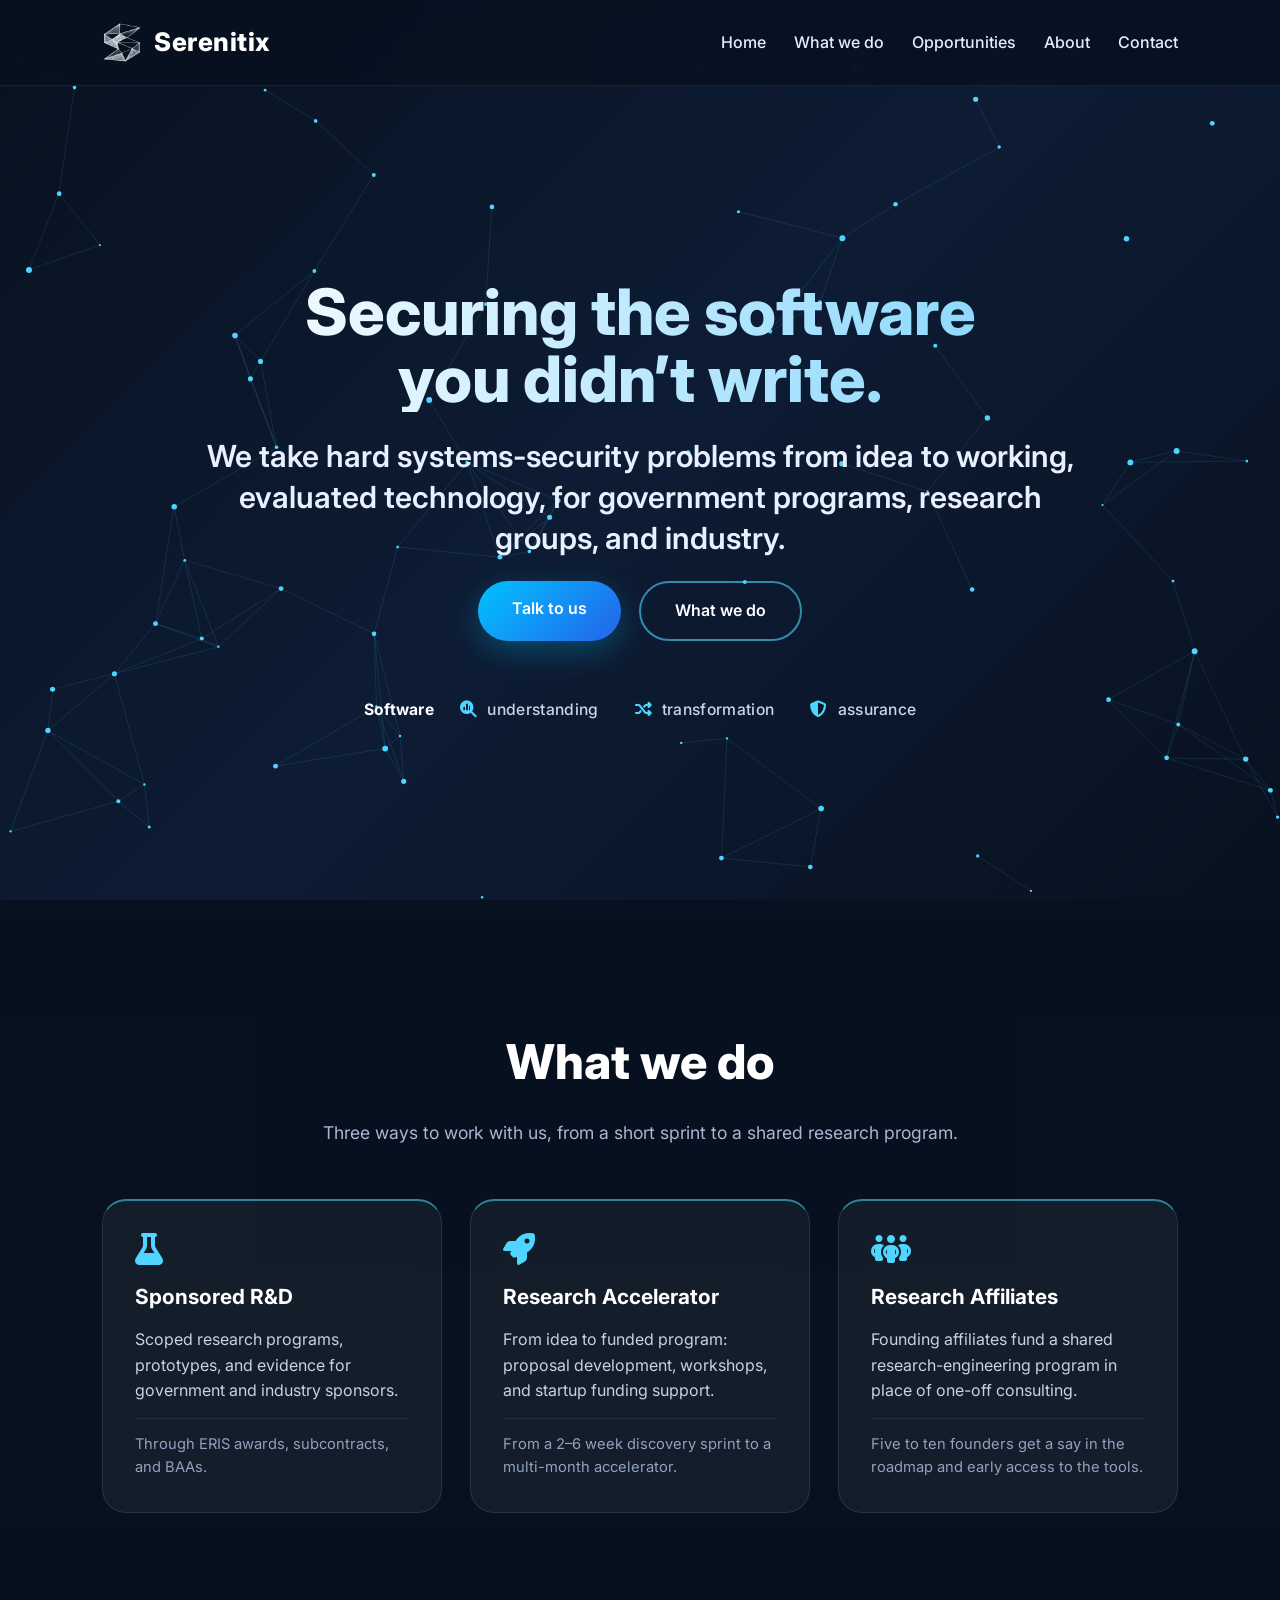
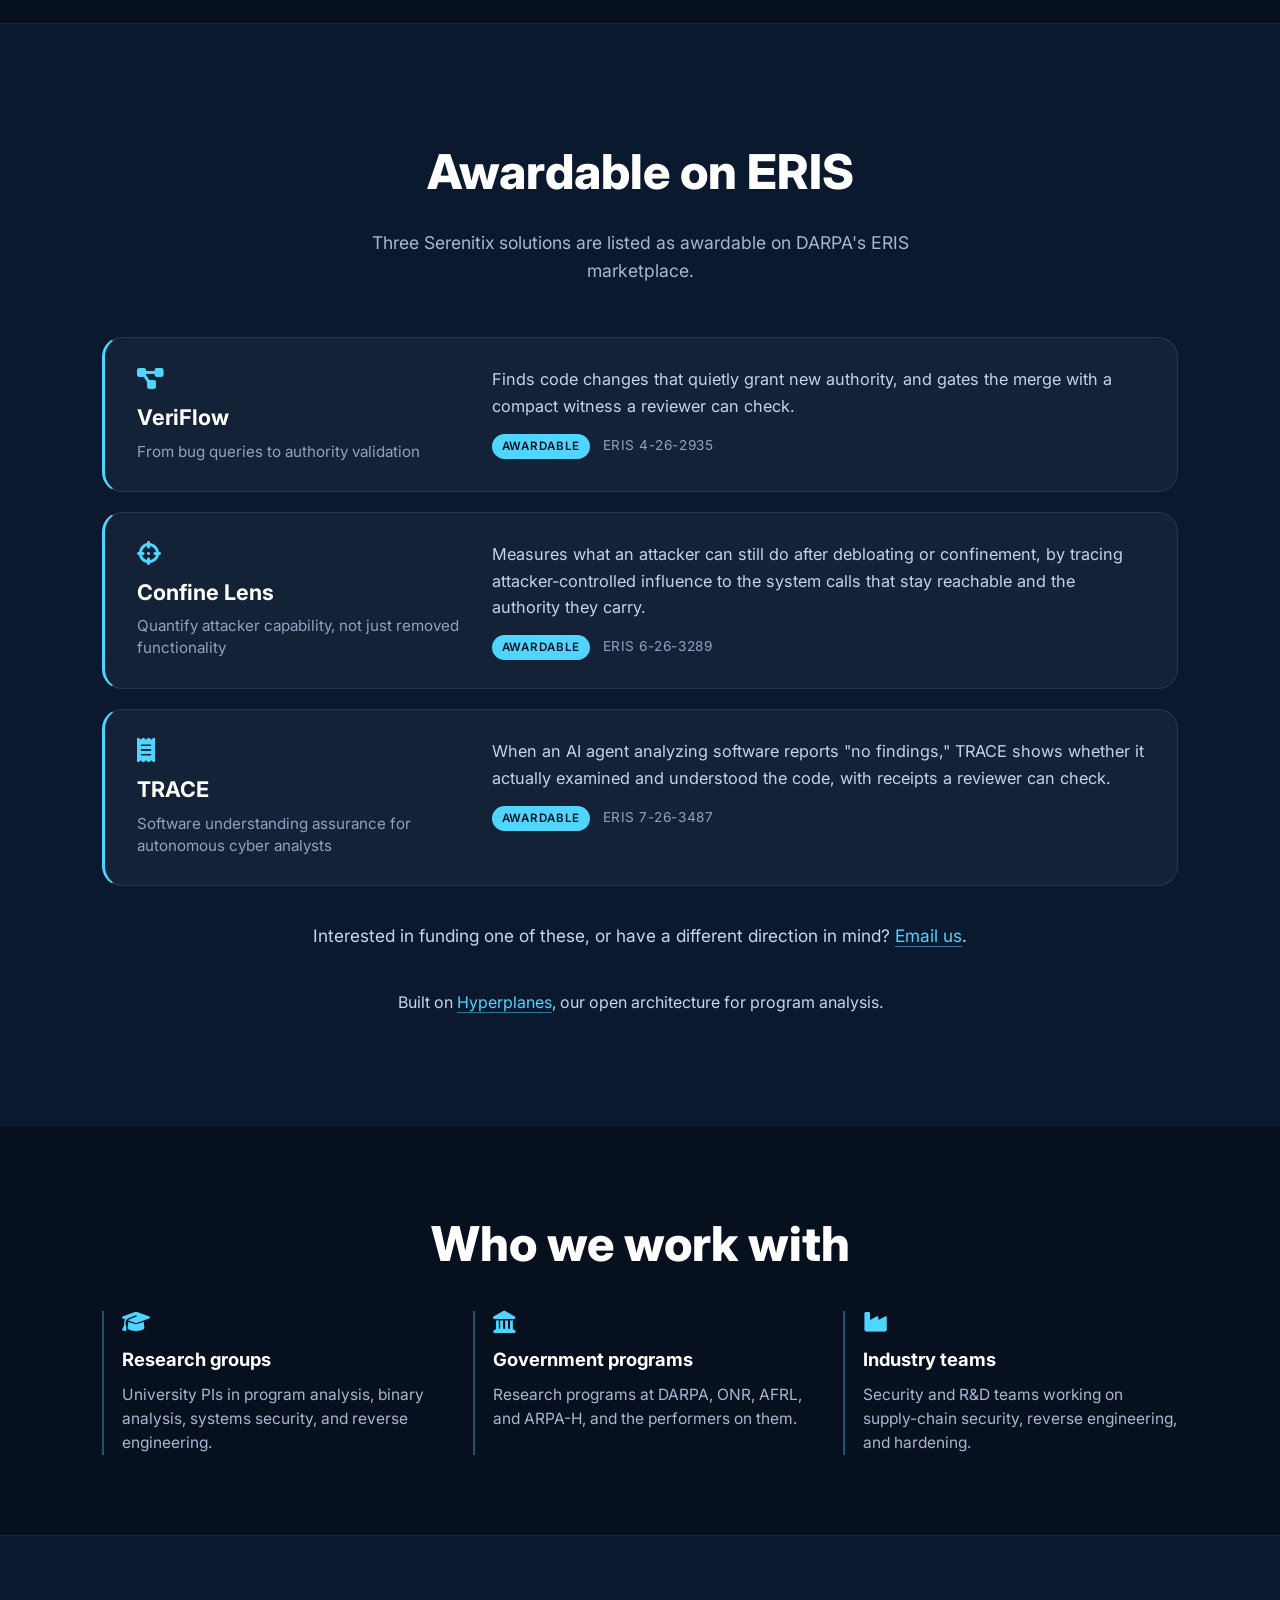
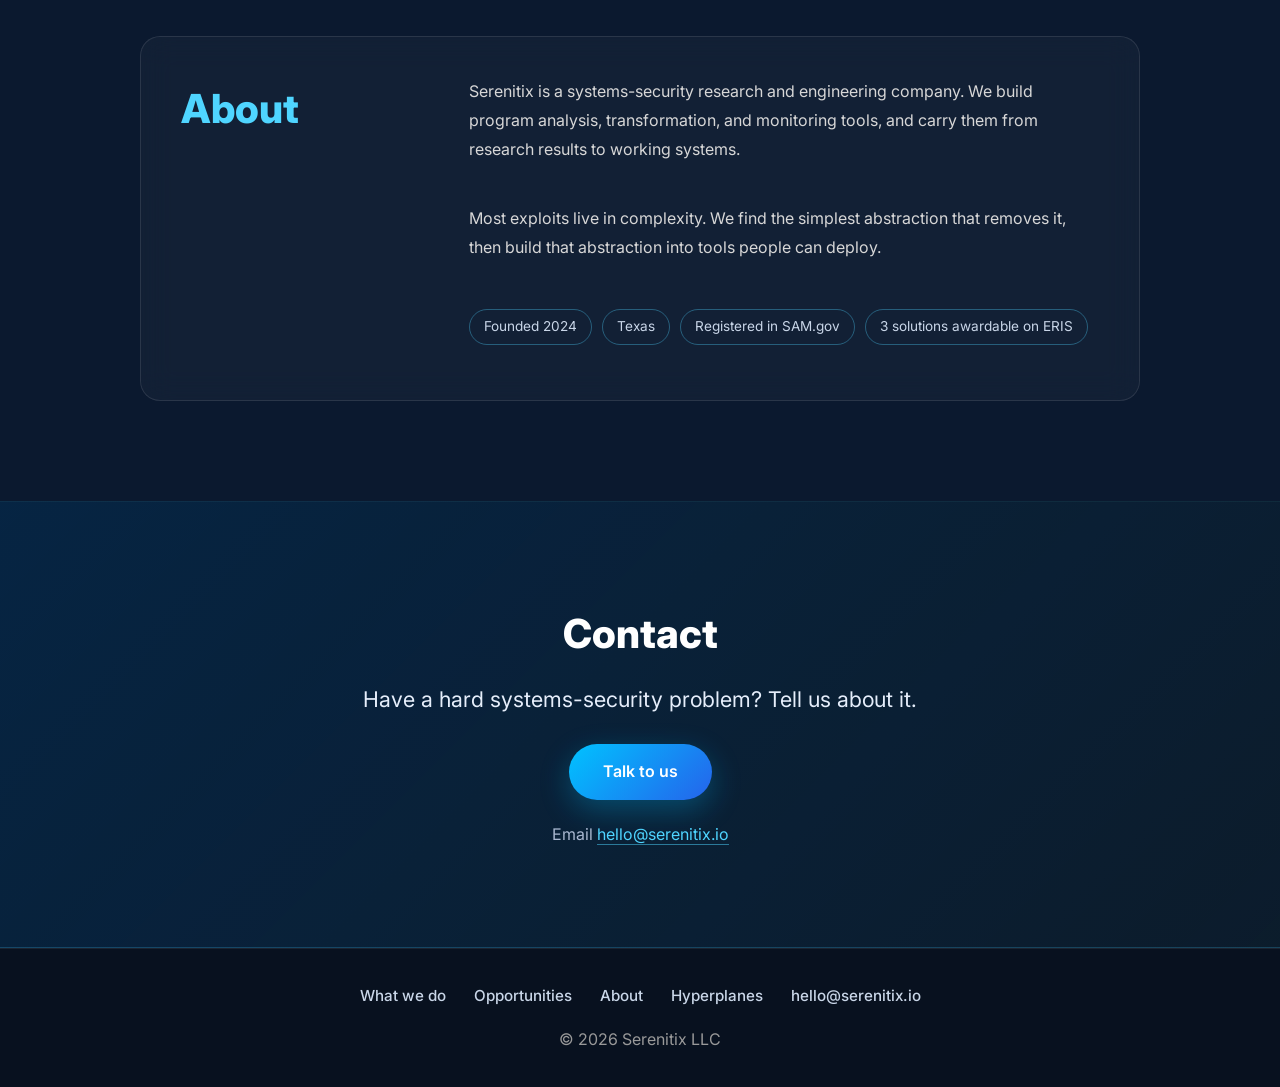
==== index.html @ 43e64c70 "Add GoatCounter analytics (cookie-free; serenitix.goatcounter.com)" ====
<!DOCTYPE html>
<html lang="en">

<!-- Design contract: see README.md. Template by Noah (AbatedDuck/NDDSERENITIXPROJECTS a4c4929). -->

<head>

    <link rel="stylesheet"
        href="https://cdnjs.cloudflare.com/ajax/libs/font-awesome/6.7.2/css/all.min.css">

    <meta charset="UTF-8">
    <meta name="viewport" content="width=device-width, initial-scale=1.0">

    <title>Serenitix | Securing the software you didn&rsquo;t write</title>

    <meta name="description"
        content="We take hard systems-security problems from idea to working, evaluated technology, for government programs, research groups, and industry.">

    <link rel="icon" type="image/png" href="logo-mark.png">
    <link rel="apple-touch-icon" href="logo-mark.png">

    <meta property="og:type" content="website">
    <meta property="og:site_name" content="Serenitix">
    <meta property="og:title" content="Serenitix | Securing the software you didn&rsquo;t write">
    <meta property="og:description" content="Software understanding, transformation, and assurance. We take hard systems-security problems from idea to working, evaluated technology.">
    <meta property="og:url" content="https://serenitix.io/">
    <meta property="og:image" content="https://serenitix.io/logo-mark.png">
    <meta name="twitter:card" content="summary">

    <link rel="stylesheet" href="style.css">
    <link rel="stylesheet" href="release.css?v=2">

    <!-- Google Font -->
    <link rel="preconnect" href="https://fonts.googleapis.com">
    <link rel="preconnect" href="https://fonts.gstatic.com" crossorigin>

    <link href="https://fonts.googleapis.com/css2?family=Inter:wght@300;400;500;600;700;800&display=swap"
        rel="stylesheet">

</head>

<body class="R1 R2 R3 R4 R5 R6 R7 R8 R9 R10 R11 R12 R13 S4">

    <!-- Animated Background -->
    <canvas id="backgroundCanvas"></canvas>

    <!-- ===========================
         Navigation
    ============================ -->

    <header>

        <div class="logo">

            <img class="logo-mark" src="logo-mark.png" alt="">

            Serenitix

        </div>

        <nav>

            <a href="#home">Home</a>
            <a href="#services">What we do</a>
            <a href="#proof">Opportunities</a>
            <a href="#about">About</a>
            <a href="#contact">Contact</a>

        </nav>

        <button id="menuButton">
            ☰
        </button>

    </header>
    <!-- ===========================
        Hero Section
    =========================== -->

    <section class="hero" id="home">

        <div class="hero-content">

            <h1>

                Securing the software you didn&rsquo;t write.

            </h1>


            <p class="hero-sub">

                We take hard systems-security problems from idea to working,
                evaluated technology, for government programs, research groups,
                and industry.

            </p>


            <div class="hero-buttons">

                <a class="primaryButton" href="mailto:hello@serenitix.io">

                    Talk to us

                </a>


                <a class="secondaryButton" href="#services">

                    What we do

                </a>

            </div>

            <ul class="r3-add r3-R3 cap-strip strip-S4 phrase-strip">
                <li class="strip-lead">Software</li>
                <li><i class="fa-solid fa-magnifying-glass-chart"></i>understanding</li>
                <li><i class="fa-solid fa-shuffle"></i>transformation</li>
                <li><i class="fa-solid fa-shield-halved"></i>assurance</li>
            </ul>


        </div>

    </section>

    <!-- ===========================
         What we do
    ============================ -->

    <section class="services" id="services">

        <h2>What we do</h2>

        <p class="r3-add r3-R2 section-lead">Three ways to work with us, from a short sprint to a shared research program.</p>

        <div class="service-grid">

            <div class="service-card">

                <i class="fa-solid fa-flask"></i>

                <h3>Sponsored R&amp;D</h3>

                <p>
                    Scoped research programs, prototypes, and evidence for
                    government and industry sponsors.
                </p>

                <p class="r3-add r3-R11 card-detail">Through ERIS awards, subcontracts, and BAAs.</p>

            </div>

            <div class="service-card">

                <i class="fa-solid fa-rocket"></i>

                <h3>Research Accelerator</h3>

                <p>
                    From idea to funded program: proposal development, workshops,
                    and startup funding support.
                </p>

                <p class="r3-add r3-R11 card-detail">From a 2–6 week discovery sprint to a multi-month accelerator.</p>

            </div>

            <div class="service-card">

                <i class="fa-solid fa-people-group"></i>

                <h3>Research Affiliates</h3>

                <p>
                    Founding affiliates fund a shared research-engineering program
                    in place of one-off consulting.
                </p>

                <p class="r3-add r3-R11 card-detail">Five to ten founders get a say in the roadmap and early access to the tools.</p>

            </div>

        </div>

    </section>

    <!-- ===========================
         Proof
    ============================ -->

    <section class="services" id="proof">

        <h2>Awardable on ERIS</h2>

        <p class="r3-add r3-R2 section-lead">Three Serenitix solutions are listed as awardable on DARPA's ERIS marketplace.</p>

        <div class="r3-add r3-R10 solution-list">

            <article class="solution">
                <div class="solution-head">
                    <i class="fa-solid fa-diagram-project"></i>
                    <h3>VeriFlow</h3>
                    <p class="solution-tag">From bug queries to authority validation</p>
                </div>
                <div class="solution-body">
                    <p>Finds code changes that quietly grant new authority, and gates the merge with a compact witness a reviewer can check.</p>
                    <p class="solution-meta"><span class="chip">Awardable</span> ERIS 4-26-2935</p>
                </div>
            </article>

            <article class="solution">
                <div class="solution-head">
                    <i class="fa-solid fa-crosshairs"></i>
                    <h3>Confine Lens</h3>
                    <p class="solution-tag">Quantify attacker capability, not just removed functionality</p>
                </div>
                <div class="solution-body">
                    <p>Measures what an attacker can still do after debloating or confinement, by tracing attacker-controlled influence to the system calls that stay reachable and the authority they carry.</p>
                    <p class="solution-meta"><span class="chip">Awardable</span> ERIS 6-26-3289</p>
                </div>
            </article>

            <article class="solution">
                <div class="solution-head">
                    <i class="fa-solid fa-receipt"></i>
                    <h3>TRACE</h3>
                    <p class="solution-tag">Software understanding assurance for autonomous cyber analysts</p>
                </div>
                <div class="solution-body">
                    <p>When an AI agent analyzing software reports "no findings," TRACE shows whether it actually examined and understood the code, with receipts a reviewer can check.</p>
                    <p class="solution-meta"><span class="chip">Awardable</span> ERIS 7-26-3487</p>
                </div>
            </article>

        </div>

        <p class="r3-add r3-R12 eris-cta">
            Interested in funding one of these, or have a different direction in mind?
            <a href="mailto:hello@serenitix.io?subject=ERIS">Email us</a>.
        </p>

        <p class="section-note">
            Built on <a href="https://hyperplanes.io">Hyperplanes</a>,
            our open architecture for program analysis.
        </p>

    </section>

    <!-- ===========================
         R6: Who we work with (playground proposal)
    ============================ -->

    <section class="r3-add r3-R6 audiences" id="audiences">

        <h2 class="r3-add r3-R13 audience-h2">Who we work with</h2>

        <div class="audience-grid">

            <div class="audience">
                <i class="fa-solid fa-graduation-cap"></i>
                <h3>Research groups</h3>
                <p>University PIs in program analysis, binary analysis, systems security, and reverse engineering.</p>
            </div>

            <div class="audience">
                <i class="fa-solid fa-landmark"></i>
                <h3>Government programs</h3>
                <p>Research programs at DARPA, ONR, AFRL, and ARPA-H, and the performers on them.</p>
            </div>

            <div class="audience">
                <i class="fa-solid fa-industry"></i>
                <h3>Industry teams</h3>
                <p>Security and R&amp;D teams working on supply-chain security, reverse engineering, and hardening.</p>
            </div>

        </div>

    </section>

    <!-- ===========================
         About
    ============================ -->

    <section class="about" id="about">

        <div class="about-text">

            <h2>
                About
            </h2>

            <p class="r3-add r3-R7 about-blurb">

                Serenitix is a systems-security research and engineering company.
                We build program analysis, transformation, and monitoring tools,
                and carry them from research results to working systems.

            </p>

            <p>

                Most exploits live in complexity. We find the simplest abstraction
                that removes it, then build that abstraction into tools people can
                deploy.

            </p>

            <ul class="r3-add r3-R7 facts">
                <li>Founded 2024</li>
                <li>Texas</li>
                <li>Registered in SAM.gov</li>
                <li>3 solutions awardable on ERIS</li>
            </ul>

        </div>

    </section>

    <!-- ===========================
         Contact
    ============================ -->

    <section class="contact" id="contact">

        <h2>
            Contact
        </h2>

        <p class="r3-add r3-R8 cta-line">Have a hard systems-security problem? Tell us about it.</p>

        <a class="r3-add r3-R8 primaryButton cta-button" href="mailto:hello@serenitix.io">Talk to us</a>

        <p>
            Email <a href="mailto:hello@serenitix.io">hello@serenitix.io</a>
        </p>

    </section>

    <!-- ===========================
         Footer
    ============================ -->

    <footer>

        <nav class="r3-add r3-R9 footer-nav">
            <a href="#services">What we do</a>
            <a href="#proof">Opportunities</a>
            <a href="#about">About</a>
            <a href="https://hyperplanes.io">Hyperplanes</a>
            <a href="mailto:hello@serenitix.io">hello@serenitix.io</a>
        </nav>

        <p>

            © 2026 Serenitix LLC

        </p>

    </footer>

    <!-- Scroll to Top -->

    <button id="scrollTopButton">

        ↑

    </button>

    <script src="script.js"></script>
    <script data-goatcounter="https://serenitix.goatcounter.com/count" async src="//gc.zgo.at/count.js"></script>

</body>

</html>
---- style.css ----
/* ======================================================
   Global Styles
====================================================== */

* {
    margin: 0;
    padding: 0;
    box-sizing: border-box;
}

html {
    scroll-behavior: smooth;
}

body {
    font-family: "Inter", sans-serif;
    background-color: #08111f;
    color: #ffffff;
    overflow-x: hidden;
    line-height: 1.6;
}

/* ======================================================
   Animated Background
====================================================== */

#background {
    position: fixed;
    inset: 0;
    z-index: -1;

    background:
        radial-gradient(circle at 20% 20%, rgba(0, 212, 255, 0.18), transparent 25%),
        radial-gradient(circle at 80% 30%, rgba(59, 130, 246, 0.18), transparent 25%),
        radial-gradient(circle at 50% 80%, rgba(34, 211, 238, 0.15), transparent 30%),
        linear-gradient(180deg, #08111f 0%, #0b1220 100%);

    animation: backgroundFloat 16s ease-in-out infinite alternate;
}

@keyframes backgroundFloat {
    from {
        transform: translateY(0px);
    }

    to {
        transform: translateY(-40px);
    }
}

/* ======================================================
   Navigation
====================================================== */

header {
    position: sticky;
    top: 0;
    z-index: 1000;

    display: flex;
    align-items: center;
    justify-content: space-between;

    padding: 22px 8%;

    background: rgba(8, 17, 31, 0.82);
    backdrop-filter: blur(14px);
    border-bottom: 1px solid rgba(255, 255, 255, 0.08);
}

.logo {
    font-size: 1.6rem;
    font-weight: 800;
    letter-spacing: 0.5px;
}

nav {
    display: flex;
    gap: 28px;
}

nav a {
    color: #e5eefc;
    text-decoration: none;
    font-weight: 500;
    transition: color 0.25s ease;
}

nav a:hover {
    color: #4fd5ff;
}

#menuButton {
    display: none;

    background: transparent;
    border: none;
    color: white;

    font-size: 1.8rem;
    cursor: pointer;
}

/* ======================================================
   Hero Section
====================================================== */

.hero {
    min-height: 92vh;

    display: flex;
    align-items: center;
    justify-content: center;

    padding: 0 8%;
    text-align: center;
}

.hero-content {
    max-width: 920px;
}

.hero h1 {
    font-size: clamp(2.4rem, 5vw, 4rem);
    font-weight: 800;
    line-height: 1.05;
    margin-bottom: 24px;

    background: linear-gradient(90deg, #ffffff, #7dd3fc);
    -webkit-background-clip: text;
    -webkit-text-fill-color: transparent;
}

.hero p {
    font-size: 1.15rem;
    color: #c7d2e6;
    max-width: 760px;
    margin: 0 auto 40px;
}

.hero-buttons {
    display: flex;
    justify-content: center;
    gap: 18px;
    flex-wrap: wrap;
}

/* ======================================================
   Buttons
====================================================== */

.primaryButton,
.secondaryButton {
    padding: 15px 34px;
    border-radius: 999px;
    font-size: 1rem;
    font-weight: 600;
    cursor: pointer;
    transition: all 0.25s ease;
}

.primaryButton {
    background: linear-gradient(135deg, #00c3ff, #2563eb);
    border: none;
    color: white;

    box-shadow: 0 10px 30px rgba(0, 195, 255, 0.28);
}

.primaryButton:hover {
    transform: translateY(-3px);
    box-shadow: 0 16px 36px rgba(0, 195, 255, 0.38);
}

.secondaryButton {
    background: transparent;
    border: 2px solid rgba(79, 213, 255, 0.6);
    color: white;
}

.secondaryButton:hover {
    background: rgba(79, 213, 255, 0.12);
    transform: translateY(-3px);
}

/* ======================================================
   Shared Section Styling
====================================================== */

section {
    padding: 110px 8%;
}

section h2 {
    text-align: center;
    font-size: clamp(2rem, 4vw, 3rem);
    margin-bottom: 56px;
    font-weight: 800;
}

/* ======================================================
   Services Section
====================================================== */

.service-grid {
    display: grid;
    grid-template-columns: repeat(auto-fit, minmax(250px, 1fr));
    gap: 28px;
}

.service-card {
    padding: 32px;
    border-radius: 24px;

    background: rgba(255, 255, 255, 0.05);
    border: 1px solid rgba(255, 255, 255, 0.10);
    backdrop-filter: blur(12px);

    transition: transform 0.25s ease,
                box-shadow 0.25s ease,
                border-color 0.25s ease;
}

.service-card:hover {
    transform: translateY(-10px);

    border-color: rgba(79, 213, 255, 0.45);

    box-shadow: 0 20px 40px rgba(0, 195, 255, 0.18);
}

.service-card h3 {
    font-size: 1.3rem;
    margin-bottom: 14px;
}

.service-card p {
    color: #c7d2e6;
}

.service-card .card-meta {
    margin-top: 12px;
    font-size: 0.85rem;
    letter-spacing: 0.04em;
    color: #8fa3c0;
}

/* ===========================
   About Section
=========================== */

.about {

    padding: 100px 10%;
    display: flex;
    justify-content: center;

}

.about-text {

    max-width: 900px;

    background: rgba(255, 255, 255, 0.05);

    border: 1px solid rgba(255, 255, 255, 0.1);

    border-radius: 20px;

    padding: 40px;

    backdrop-filter: blur(15px);

}

.about h2 {

    font-size: 2.5rem;
    margin-bottom: 25px;
    color: #4fd5ff;

}

.about p {

    line-height: 1.8;
    color: #d7d7d7;
    margin-bottom: 25px;

}

.about ul {

    list-style: none;

}

.about li {

    margin-bottom: 15px;
    font-size: 1.05rem;

}


/* ===========================
   Statistics
=========================== */

.stats {

    display: grid;
    grid-template-columns: repeat(4, 1fr);

    gap: 30px;

    padding: 100px 10%;

}

.stat-card {

    text-align: center;

    background: rgba(255,255,255,.05);

    border-radius: 20px;

    border: 1px solid rgba(255,255,255,.08);

    padding: 35px;

    transition: .3s;

}

.stat-card:hover {

    transform: translateY(-10px);

    box-shadow: 0 0 25px rgba(79,213,255,.25);

}

.stat-card h2 {

    font-size: 3rem;
    color: #4fd5ff;
    margin-bottom: 10px;

}

.stat-card p {

    color: #cccccc;

}


/* ===========================
   FAQ
=========================== */

.faq {

    padding: 100px 10%;

}

.faq h2 {

    text-align: center;
    margin-bottom: 50px;
    font-size: 2.5rem;

}

.faq-item {

    background: rgba(255,255,255,.05);

    margin-bottom: 20px;

    border-radius: 15px;

    overflow: hidden;

    border: 1px solid rgba(255,255,255,.08);

}

.faq-question {

    width: 100%;

    padding: 20px;

    text-align: left;

    font-size: 1rem;

    color: white;

    background: transparent;

    border: none;

    cursor: pointer;

}

.faq-answer {

    max-height: 0;

    overflow: hidden;

    transition: max-height .4s ease;

    padding: 0 20px;

}

.faq-answer p {

    padding-bottom: 20px;

    color: #cfcfcf;

}


/* ===========================
   Contact
=========================== */

.contact {

    padding: 100px 10%;
    text-align: center;

}

.contact h2 {

    font-size: 2.5rem;
    margin-bottom: 40px;

}

.contact form {

    max-width: 700px;

    margin: auto;

    display: flex;

    flex-direction: column;

    gap: 20px;

}

.contact input,
.contact textarea {

    padding: 15px;

    border-radius: 10px;

    border: 1px solid rgba(255,255,255,.15);

    background: rgba(255,255,255,.05);

    color: white;

    font-size: 1rem;

}

.contact input::placeholder,
.contact textarea::placeholder {

    color: #aaaaaa;

}

.contact textarea {

    resize: vertical;

}


/* ===========================
   Footer
=========================== */

footer {

    padding: 35px;

    text-align: center;

    color: #999999;

    border-top: 1px solid rgba(255,255,255,.08);

}


/* ===========================
   Scroll To Top Button
=========================== */

#scrollTopButton {

    position: fixed;

    bottom: 30px;

    right: 30px;

    width: 50px;

    height: 50px;

    border-radius: 50%;

    background: #4fd5ff;

    color: white;

    border: none;

    cursor: pointer;

    display: none;

    font-size: 20px;

    transition: .3s;

}

#scrollTopButton:hover {

    transform: scale(1.1);

    box-shadow: 0 0 20px #4fd5ff;

}


/* ===========================
   Fade Animation
=========================== */

.fade-in {

    opacity: 0;

    transform: translateY(40px);

    transition: all .8s ease;

}

.fade-in.show {

    opacity: 1;

    transform: translateY(0);

}


/* ===========================
   Mobile Responsive
=========================== */

@media (max-width: 900px) {

    nav {

        display: none;

    }

    #menuButton {

        display: block;

    }

    .hero h1 {

        font-size: 3rem;

    }

    .hero p {

        font-size: 1rem;

    }

    .service-grid {

        grid-template-columns: 1fr;

    }

    .stats {

        grid-template-columns: repeat(2, 1fr);

    }

}

@media (max-width: 650px) {

    .stats {

        grid-template-columns: 1fr;

    }

    .hero-buttons {

        flex-direction: column;

        align-items: center;

    }

    .hero h1 {

        font-size: 2.4rem;

    }

    .contact form {

        width: 100%;

    }

}

@media (max-width: 450px) {

    .hero {

        padding: 60px 20px;

    }

    .services,
    .about,
    .stats,
    .faq,
    .contact {

        padding: 70px 25px;

    }

}

#menuButton {
    display: none;
    background: none;
    border: none;
    color: white;
    font-size: 1.8rem;
    cursor: pointer;
}

html {
    scroll-behavior: smooth;
}

/* ===========================
   Animated Background Canvas
=========================== */

#backgroundCanvas {

    position: fixed;

    top: 0;
    left: 0;

    width: 100%;
    height: 100%;

    z-index: -1;

    background: linear-gradient(
        135deg,
        #08111f,
        #0d1c34,
        #08111f
    );

}

.service-card i {

    color: #4fd5ff;

    font-size: 2rem;

    margin-bottom: 15px;

    display: block;

    transition: 0.3s ease;

}

.service-card:hover i {

    transform: scale(1.15);

    text-shadow: 0 0 15px #4fd5ff;

}

.logo i {

    color: #4fd5ff;
    margin-right: 8px;

}

.shield-card {

    width: 420px;

    padding: 35px;

    border-radius: 30px;

    background: rgba(255,255,255,.04);

    backdrop-filter: blur(15px);

    border: 1px solid rgba(79,213,255,.15);

    display: flex;

    justify-content: center;

    align-items: center;

    box-shadow:
        0 0 40px rgba(79,213,255,.15);

    animation: shieldFloat 5s ease-in-out infinite;

}


.shield-card svg {

    width: 300px;

    filter:
        drop-shadow(0 0 25px rgba(79,213,255,.5));

}



@keyframes shieldFloat {

    0% {

        transform: translateY(0);

    }

    50% {

        transform: translateY(-15px);

    }

    100% {

        transform: translateY(0);

    }

}

/* ======================================================
   Serenitix v1 additions (links styled as buttons, notes)
====================================================== */

a.primaryButton,
a.secondaryButton {
    display: inline-block;
    text-decoration: none;
}

.section-note {
    text-align: center;
    margin-top: 40px;
    color: #c9d6e8;
}

.section-note a,
.contact p a {
    color: #4fd5ff;
    text-decoration: none;
    border-bottom: 1px solid rgba(79, 213, 255, 0.5);
}

.contact p {
    font-size: 1.2rem;
    color: #c9d6e8;
}

.about p + p {
    margin-top: 16px;
}

.logo {
    display: flex;
    align-items: center;
    gap: 12px;
}

.logo-mark {
    height: 40px;
    width: 40px;
    /* the mark is navy line art on transparent; flip it light for the dark theme */
    filter: invert(1) hue-rotate(180deg) brightness(1.15);
}

.hero .hero-sub {
    font-size: clamp(1.3rem, 2.4vw, 1.9rem);
    font-weight: 600;
    color: #e6f0ff;
    max-width: 900px;
    margin: 0 auto 22px;
    line-height: 1.35;
}
---- release.css ----
/*
Abstraction: The release-1 layout layer for serenitix.io: the round-3 design changes Nathan approved, on top of the template's style.css.
Mechanism: Rules are keyed to static classes on <body> (R1–R13, S4) that name the approved round-3 proposals; elements added for a proposal carry .r3-add and show only when their proposal class is present. The playground that produced them lives in website/playground/round-3/ in the business seam.
Policy: Only approved proposals ship; a change here goes through Nathan like any copy change. Unused variant rules may remain until a cleanup pass.
Scope:
  Self `serenitix-site/release.css: ReleaseLayout`.
  In `style.css` (template base); `index.html` (body classes and .r3-add elements).
  Out the release-1 look of the page.
  Effects `none until pushed`.
Contract: The page shows exactly the approved release-1 layout.
  Ensures — every visible added element is gated by a proposal class present on <body>.
*/

.r3-add { display: none !important; }

/* R1 — calmer background: the network stays lively in the hero, sections below sit on solid bands */
body.R1 section:not(.hero) { position: relative; background: rgba(8, 17, 31, 0.78); }
body.R1 section#proof,
body.R1 section#about { background: rgba(13, 28, 52, 0.82); }
body.R1 section:not(.hero) + section:not(.hero) { border-top: 1px solid rgba(79, 213, 255, 0.08); }
body.R1 .about-text { background: rgba(255, 255, 255, 0.03); }

/* R2 — eyebrow labels and a lead line under section headings */
body.R2 .eyebrow.r3-R2,
body.R6 .audiences .eyebrow { display: block !important; }
/* R13 — no small labels: hide every eyebrow and give "Who we work with" a white heading */
body.R13.R13 .eyebrow.r3-add,
body.R13.R13 .audiences .eyebrow { display: none !important; }
body.R13.R6 .audience-h2.r3-R13 { display: block !important; margin-bottom: 8px; }
.eyebrow {
    text-align: center;
    text-transform: uppercase;
    letter-spacing: 0.18em;
    font-size: 0.78rem;
    font-weight: 600;
    color: #4fd5ff;
    margin-bottom: 12px;
}
body.R2 section h2 { margin-bottom: 18px; }
body.R2 .section-lead.r3-R2 {
    display: block !important;
    text-align: center;
    max-width: 640px;
    margin: 0 auto 52px;
    color: #a9b8d0;
    font-size: 1.1rem;
    line-height: 1.6;
}
body.R2 .about .eyebrow { text-align: left; }

/* R3 — capability strip under the hero buttons; S1/S2/S3 pick the wording */
body.R3.S1 .cap-strip.strip-S1,
body.R3.S2 .cap-strip.strip-S2,
body.R3.S3 .cap-strip.strip-S3,
body.R3.S4 .cap-strip.strip-S4,
body.R3.S5 .cap-strip.strip-S5,
body.R3.S6 .cap-strip.strip-S6 {
    display: flex !important;
    justify-content: center;
    flex-wrap: wrap;
    gap: 14px 36px;
    list-style: none;
    padding: 0;
    margin: 56px auto 0;
}
.cap-strip li {
    display: flex;
    align-items: center;
    gap: 10px;
    color: #c9d6e8;
    font-weight: 500;
    font-size: 0.98rem;
    letter-spacing: 0.02em;
}
.cap-strip i { color: #4fd5ff; font-size: 1.05rem; }
/* S4 — one phrase: "Software" leads lowercase terms, no divider, so it reads as
   "Software understanding, transformation, and assurance" */
.cap-strip.phrase-strip { align-items: center; gap: 14px 26px; }
.cap-strip .strip-lead { font-weight: 700; color: #ffffff; letter-spacing: 0.02em; margin-right: -10px; }
@media (max-width: 560px) {
    .cap-strip .strip-lead { flex-basis: 100%; justify-content: center; margin-right: 0; }
    body.R3.S4 .cap-strip.phrase-strip { flex-direction: column; gap: 10px; }
}
/* S7 — the mission as a plain line, no icons */
body.R3.S7 .mission-line.strip-S7 {
    display: block !important;
    margin: 52px auto 0;
    text-transform: uppercase;
    letter-spacing: 0.2em;
    font-size: 0.82rem;
    font-weight: 600;
    color: #8fd8ff;
    text-align: center;
}



/* R4 — service cards: left-aligned with an accent edge (numbers dropped 10-28) */
body.R4 #services .service-card {
    text-align: left;
    position: relative;
    overflow: hidden;
    border-top: 2px solid rgba(79, 213, 255, 0.55);
}
body.R4 #services .service-card p { line-height: 1.6; }

/* R5 — proof cards: an icon each and an "Awardable" chip */
.service-card i.r3-add { display: none !important; }
body.R5 #proof .service-card i.r3-R5 { display: block !important; }
body.R5 #proof .service-card { text-align: left; }
body.R5 .chip.r3-R5 {
    display: inline-block !important;
    padding: 3px 10px;
    margin-right: 8px;
    border-radius: 999px;
    font-size: 0.72rem;
    font-weight: 600;
    letter-spacing: 0.06em;
    text-transform: uppercase;
    color: #08111f;
    background: #4fd5ff;
}

/* R6 — "Who we work with" band */
body.R6 .audiences.r3-R6 { display: block !important; padding-top: 80px; padding-bottom: 80px; }
.audience-grid {
    display: grid;
    grid-template-columns: repeat(auto-fit, minmax(220px, 1fr));
    gap: 36px;
    max-width: 1100px;
    margin: 28px auto 0;
}
.audience { text-align: left; padding-left: 18px; border-left: 2px solid rgba(79, 213, 255, 0.35); }
.audience i { color: #4fd5ff; font-size: 1.4rem; margin-bottom: 12px; display: block; }
.audience h3 { font-size: 1.15rem; margin-bottom: 8px; }
.audience p { color: #a9b8d0; line-height: 1.55; font-size: 0.97rem; }

/* R7 — About: a company blurb and facts in place of the founder's name, two columns on wide screens */
body.R7 .about-name { display: none; }
body.R7 .about-blurb.r3-R7 { display: block !important; }
body.R7 .facts.r3-R7 {
    display: flex !important;
    flex-wrap: wrap;
    gap: 10px;
    list-style: none;
    padding: 0;
    margin: 22px 0 0;
}
.facts li {
    padding: 6px 14px;
    border: 1px solid rgba(79, 213, 255, 0.35);
    border-radius: 999px;
    font-size: 0.85rem;
    color: #c9d6e8;
}
@media (min-width: 900px) {
    body.R7 .about-text .facts { grid-column: 2; }
}

@media (min-width: 900px) {
    body.R7 .about-text {
        display: grid;
        grid-template-columns: 240px 1fr;
        column-gap: 48px;
        align-items: start;
        max-width: 1000px;
        text-align: left;
    }
    body.R7 .about-text .eyebrow,
    body.R7 .about-text h2 { grid-column: 1; }
    body.R7 .about-text h2 { text-align: left; margin-bottom: 0; }
    body.R7 .about-text p:not(.eyebrow) { grid-column: 2; }
    body.R7 .about-text .about-blurb { grid-row: 1 / span 2; }
}

/* R8 — contact as a call-to-action band */
body.R8 .contact {
    background: linear-gradient(135deg, rgba(0, 140, 255, 0.16), rgba(79, 213, 255, 0.06)) !important;
    border-top: 1px solid rgba(79, 213, 255, 0.2);
    border-bottom: 1px solid rgba(79, 213, 255, 0.2);
}
body.R8 .contact h2 { margin-bottom: 16px; }
body.R8 .cta-line.r3-R8 { display: block !important; font-size: 1.35rem; color: #e6eefb; margin-bottom: 28px; }
body.R8 .cta-button.r3-R8 { display: inline-block !important; margin-bottom: 22px; }
body.R8 .contact p:last-child { font-size: 1rem; color: #a9b8d0; }

/* R9 — footer with links */
body.R9 .footer-nav.r3-R9 {
    display: flex !important;
    justify-content: center;
    flex-wrap: wrap;
    gap: 10px 28px;
    margin-bottom: 18px;
}
.footer-nav a { color: #c9d6e8; text-decoration: none; font-size: 0.95rem; }
.footer-nav a:hover { color: #4fd5ff; }


/* R10 — ERIS as full-width solution rows with a real description (replaces the three small cards) */
body.R10 .eris-cards { display: none; }
body.R10 .solution-list.r3-R10 {
    display: flex !important;
    flex-direction: column;
    gap: 20px;
    max-width: 1080px;
    margin: 0 auto;
}
.solution {
    display: grid;
    grid-template-columns: minmax(220px, 1fr) 2fr;
    gap: 28px;
    padding: 28px 32px;
    border-radius: 20px;
    background: rgba(255, 255, 255, 0.04);
    border: 1px solid rgba(255, 255, 255, 0.09);
    border-left: 3px solid #4fd5ff;
    transition: border-color 0.25s ease, background 0.25s ease;
}
.solution:hover { background: rgba(79, 213, 255, 0.06); border-color: rgba(79, 213, 255, 0.45); }
.solution-head i { color: #4fd5ff; font-size: 1.5rem; margin-bottom: 10px; display: block; }
.solution-head h3 { font-size: 1.35rem; margin-bottom: 6px; }
.solution-tag { color: #8fa3c0; font-size: 0.95rem; line-height: 1.45; }
.solution-body p { color: #c7d2e6; line-height: 1.65; font-size: 1.02rem; }
.solution-meta { margin-top: 14px; font-size: 0.85rem !important; letter-spacing: 0.04em; color: #8fa3c0 !important; }
.solution .chip {
    display: inline-block;
    padding: 3px 10px;
    margin-right: 8px;
    border-radius: 999px;
    font-size: 0.72rem;
    font-weight: 600;
    letter-spacing: 0.06em;
    text-transform: uppercase;
    color: #08111f;
    background: #4fd5ff;
}
@media (max-width: 700px) {
    .solution { grid-template-columns: 1fr; gap: 12px; padding: 22px; }
}

/* R11 — a second, concrete line on each service card */
body.R11 .card-detail.r3-R11 {
    display: block !important;
    margin-top: 14px;
    padding-top: 14px;
    border-top: 1px solid rgba(255, 255, 255, 0.08);
    font-size: 0.92rem;
    color: #8fa3c0 !important;
}

/* R12 — ERIS call to action under the solution rows */
body.R12.R10 .eris-cta.r3-R12 {
    display: block !important;
    text-align: center;
    max-width: 680px;
    margin: 36px auto 0;
    font-size: 1.08rem;
    color: #c9d6e8;
}
.eris-cta a { color: #4fd5ff; text-decoration: none; border-bottom: 1px solid rgba(79, 213, 255, 0.5); }

/* Balance the hero across lines so no single word sits alone */
.hero h1 { text-wrap: balance; }
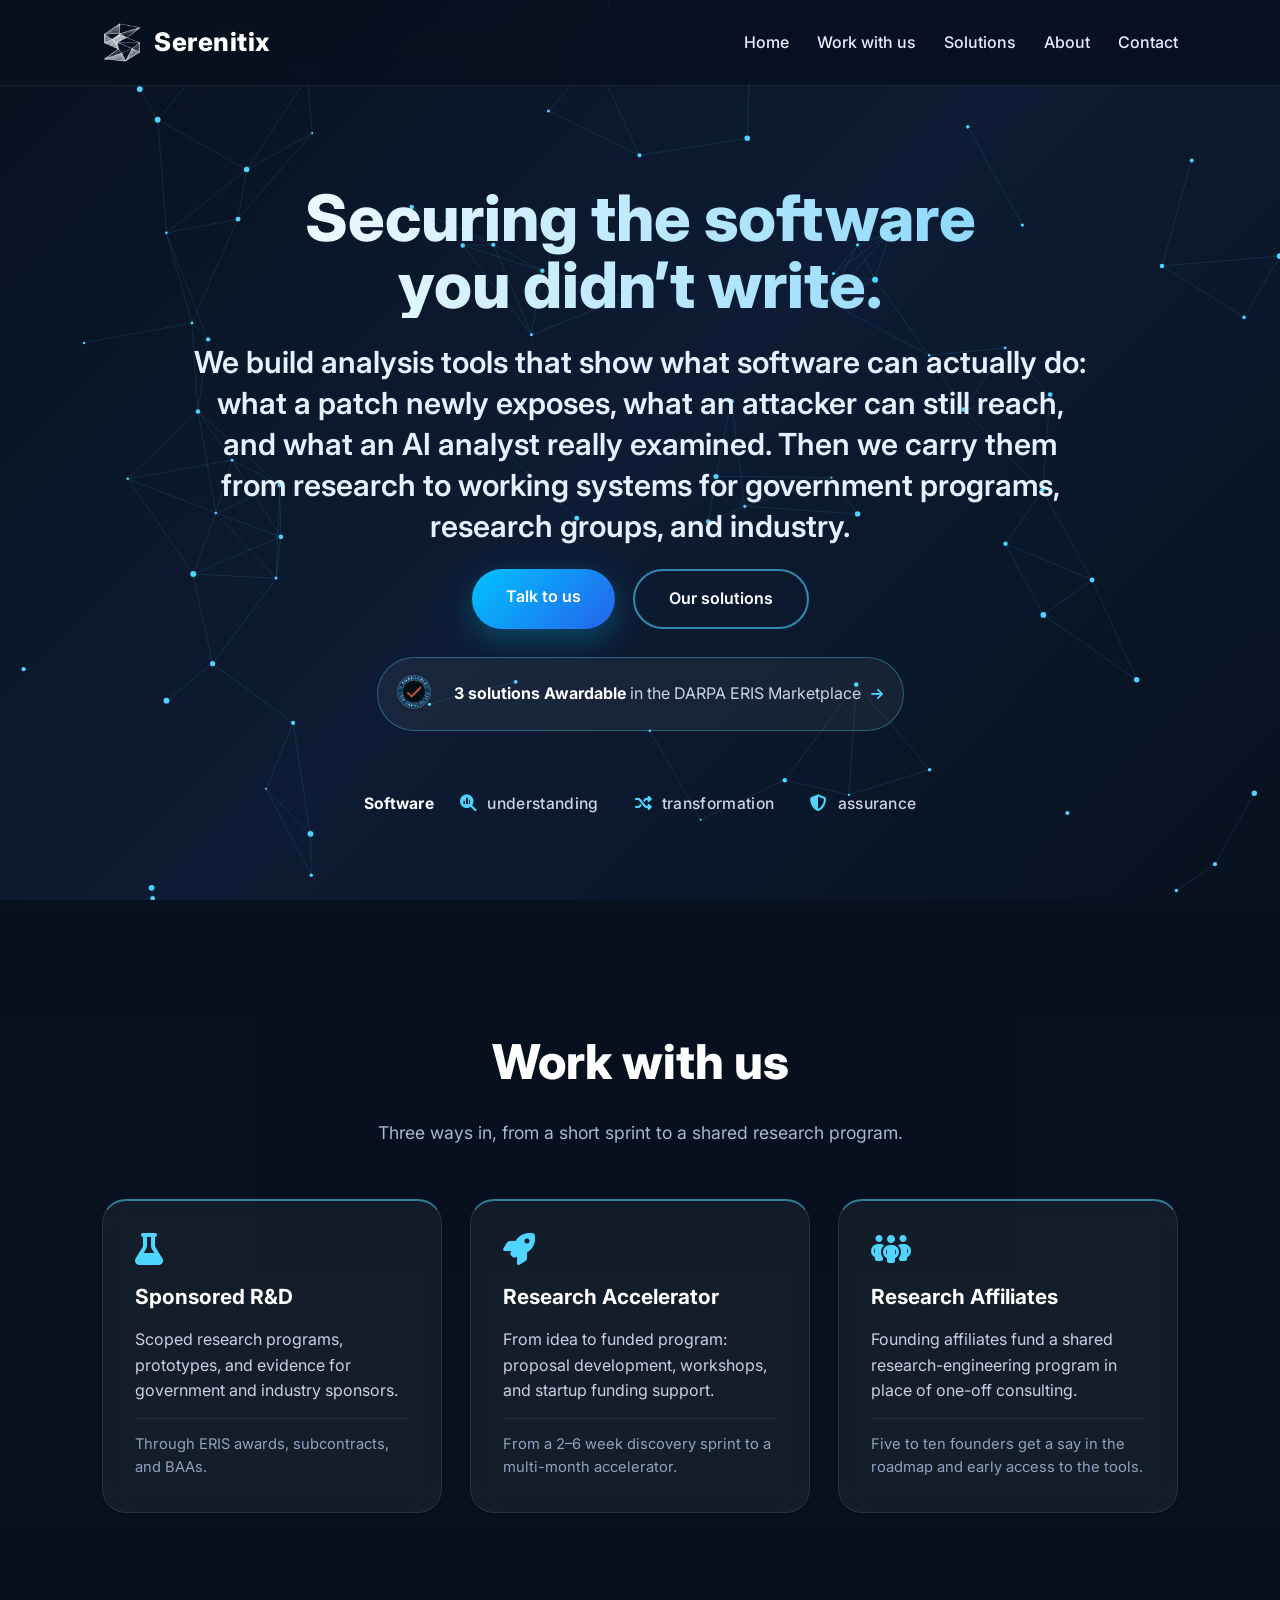
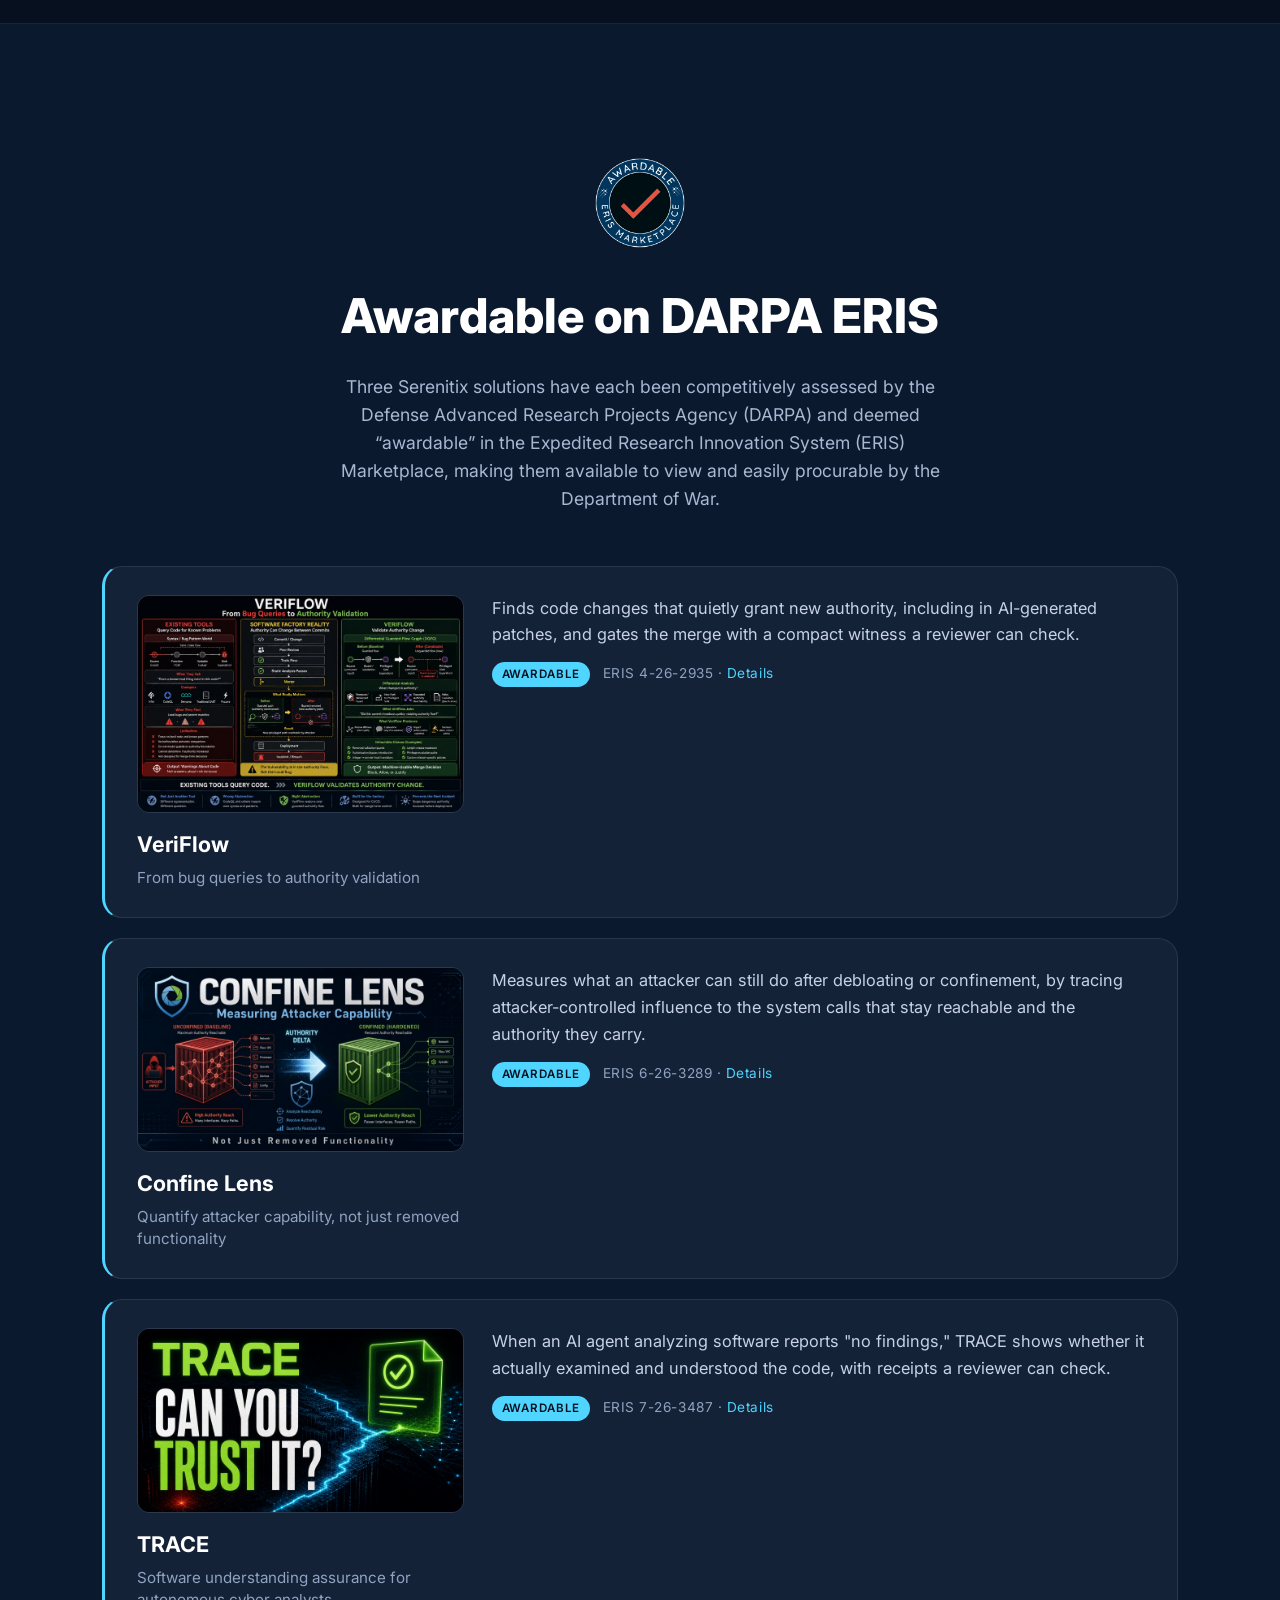
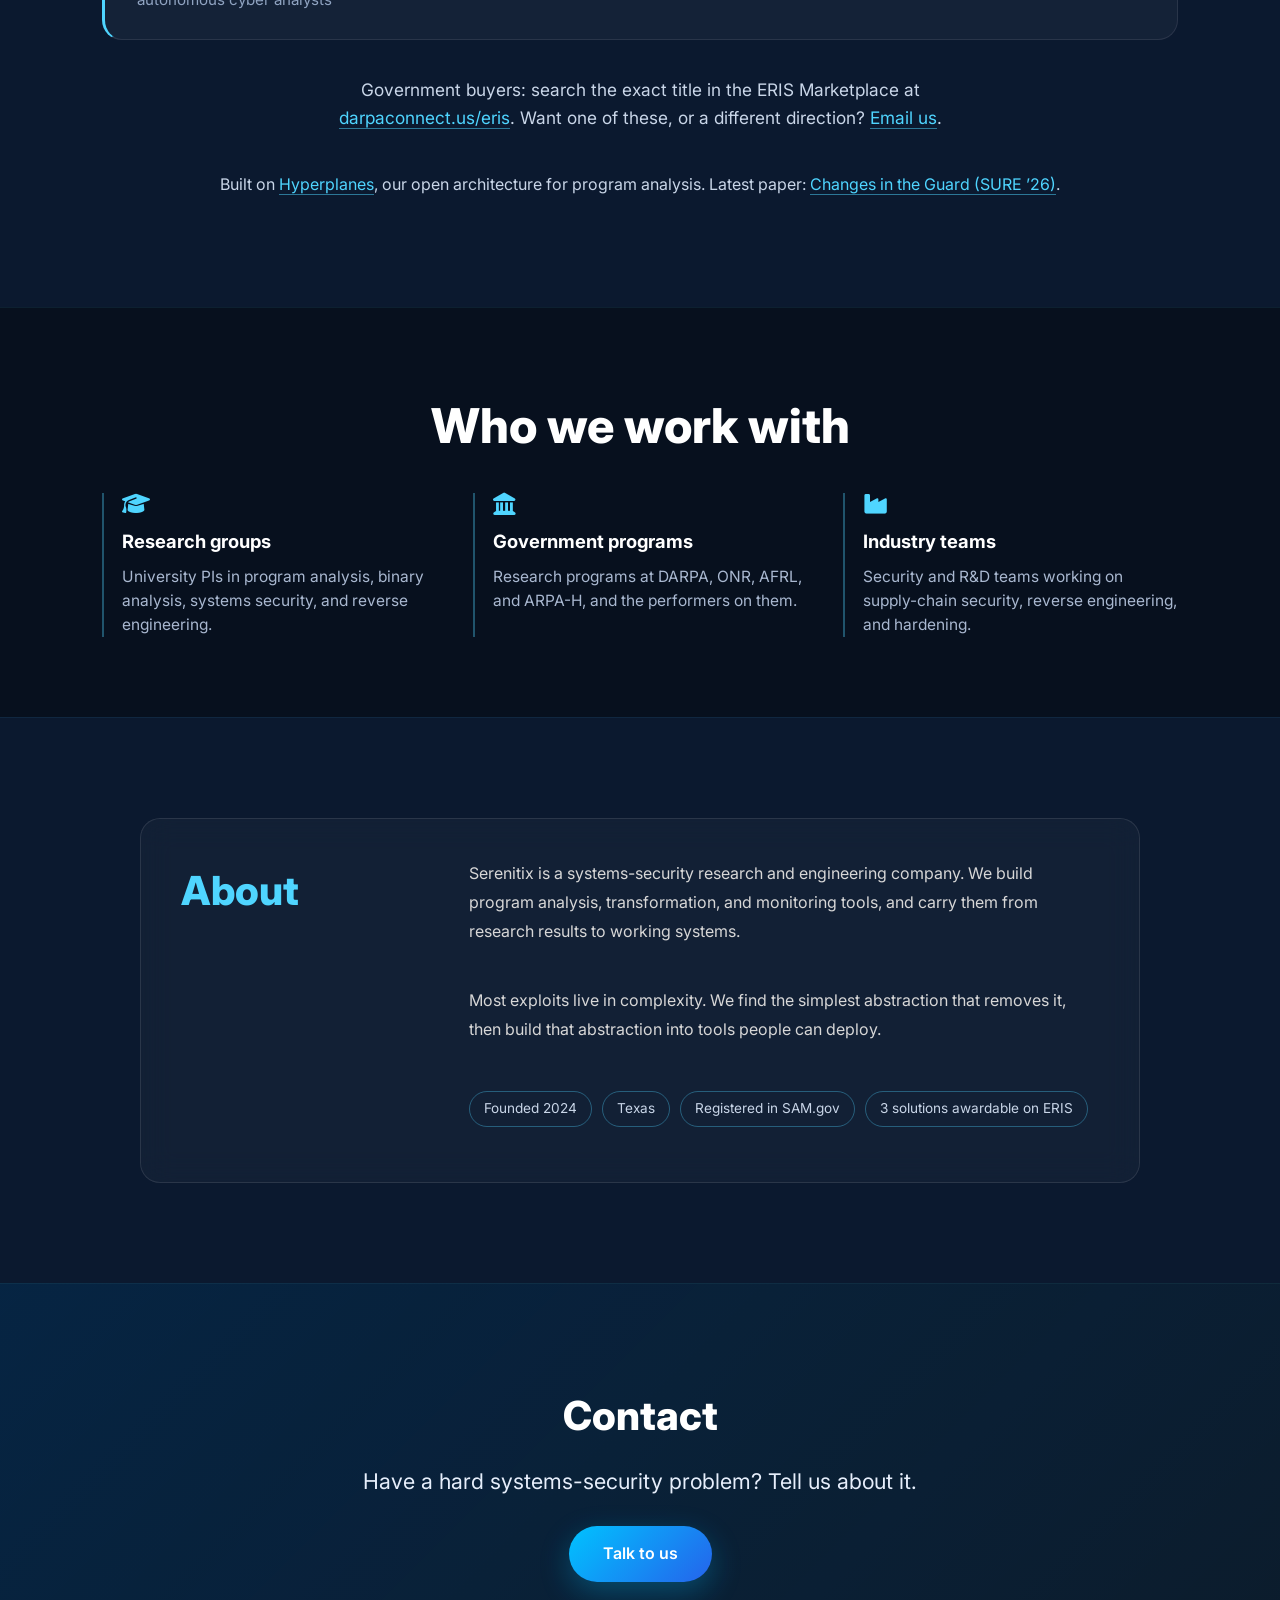
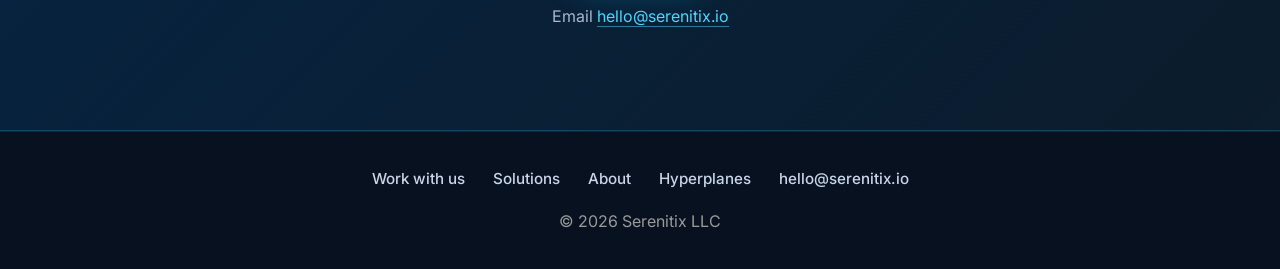
==== commit 20e24905: "projects: listing pages under projects/eris/, ERIS solutions on the home page - Listing pages move t" ====
--- a/index.html
+++ b/index.html
@@ -14,7 +14,7 @@
     <title>Serenitix | Securing the software you didn&rsquo;t write</title>
 
     <meta name="description"
-        content="We take hard systems-security problems from idea to working, evaluated technology, for government programs, research groups, and industry.">
+        content="Analysis tools that show what software can actually do, carried from research to working systems. Three solutions Awardable in the DARPA ERIS Marketplace.">
 
     <link rel="icon" type="image/png" href="logo-mark.png">
     <link rel="apple-touch-icon" href="logo-mark.png">
@@ -28,7 +28,7 @@
     <meta name="twitter:card" content="summary">
 
     <link rel="stylesheet" href="style.css">
-    <link rel="stylesheet" href="release.css?v=2">
+    <link rel="stylesheet" href="release.css?v=3">
 
     <!-- Google Font -->
     <link rel="preconnect" href="https://fonts.googleapis.com">
@@ -61,8 +61,8 @@
         <nav>
 
             <a href="#home">Home</a>
-            <a href="#services">What we do</a>
-            <a href="#proof">Opportunities</a>
+            <a href="#services">Work with us</a>
+            <a href="#proof">Solutions</a>
             <a href="#about">About</a>
             <a href="#contact">Contact</a>
 
@@ -90,9 +90,10 @@
 
             <p class="hero-sub">
 
-                We take hard systems-security problems from idea to working,
-                evaluated technology, for government programs, research groups,
-                and industry.
+                We build analysis tools that show what software can actually do:
+                what a patch newly exposes, what an attacker can still reach, and
+                what an AI analyst really examined. Then we carry them from research
+                to working systems for government programs, research groups, and industry.
 
             </p>
 
@@ -106,13 +107,18 @@
                 </a>
 
 
-                <a class="secondaryButton" href="#services">
-
-                    What we do
+                <a class="secondaryButton" href="#proof">
+
+                    Our solutions
 
                 </a>
 
             </div>
+
+            <a class="eris-strip" href="projects/eris/">
+                <img src="projects/eris/eris-awardable-badge.png" alt="ERIS Marketplace Awardable badge">
+                <span><b>3 solutions Awardable</b> in the DARPA ERIS Marketplace <i class="fa-solid fa-arrow-right"></i></span>
+            </a>
 
             <ul class="r3-add r3-R3 cap-strip strip-S4 phrase-strip">
                 <li class="strip-lead">Software</li>
@@ -132,9 +138,9 @@
 
     <section class="services" id="services">
 
-        <h2>What we do</h2>
-
-        <p class="r3-add r3-R2 section-lead">Three ways to work with us, from a short sprint to a shared research program.</p>
+        <h2>Work with us</h2>
+
+        <p class="r3-add r3-R2 section-lead">Three ways in, from a short sprint to a shared research program.</p>
 
         <div class="service-grid">
 
@@ -193,58 +199,63 @@
 
     <section class="services" id="proof">
 
-        <h2>Awardable on ERIS</h2>
-
-        <p class="r3-add r3-R2 section-lead">Three Serenitix solutions are listed as awardable on DARPA's ERIS marketplace.</p>
+        <img class="eris-badge-home" src="projects/eris/eris-awardable-badge.png" alt="ERIS Marketplace Awardable badge">
+
+        <h2>Awardable on DARPA ERIS</h2>
+
+        <p class="r3-add r3-R2 section-lead">Three Serenitix solutions have each been competitively assessed by the Defense Advanced Research Projects Agency (DARPA) and deemed &ldquo;awardable&rdquo; in the Expedited Research Innovation System (ERIS) Marketplace, making them available to view and easily procurable by the Department of War.</p>
 
         <div class="r3-add r3-R10 solution-list">
 
             <article class="solution">
                 <div class="solution-head">
-                    <i class="fa-solid fa-diagram-project"></i>
-                    <h3>VeriFlow</h3>
+                    <a class="solution-thumb" href="projects/eris/veriflow/"><img src="projects/eris/veriflow/thumb.jpg" alt=""></a>
+                    <h3><a href="projects/eris/veriflow/">VeriFlow</a></h3>
                     <p class="solution-tag">From bug queries to authority validation</p>
                 </div>
                 <div class="solution-body">
-                    <p>Finds code changes that quietly grant new authority, and gates the merge with a compact witness a reviewer can check.</p>
-                    <p class="solution-meta"><span class="chip">Awardable</span> ERIS 4-26-2935</p>
+                    <p>Finds code changes that quietly grant new authority, including in AI-generated patches, and gates the merge with a compact witness a reviewer can check.</p>
+                    <p class="solution-meta"><span class="chip">Awardable</span> ERIS 4-26-2935 · <a href="projects/eris/veriflow/">Details</a></p>
                 </div>
             </article>
 
             <article class="solution">
                 <div class="solution-head">
-                    <i class="fa-solid fa-crosshairs"></i>
-                    <h3>Confine Lens</h3>
+                    <a class="solution-thumb" href="projects/eris/confine-lens/"><img src="projects/eris/confine-lens/thumb.jpg" alt=""></a>
+                    <h3><a href="projects/eris/confine-lens/">Confine Lens</a></h3>
                     <p class="solution-tag">Quantify attacker capability, not just removed functionality</p>
                 </div>
                 <div class="solution-body">
                     <p>Measures what an attacker can still do after debloating or confinement, by tracing attacker-controlled influence to the system calls that stay reachable and the authority they carry.</p>
-                    <p class="solution-meta"><span class="chip">Awardable</span> ERIS 6-26-3289</p>
+                    <p class="solution-meta"><span class="chip">Awardable</span> ERIS 6-26-3289 · <a href="projects/eris/confine-lens/">Details</a></p>
                 </div>
             </article>
 
             <article class="solution">
                 <div class="solution-head">
-                    <i class="fa-solid fa-receipt"></i>
-                    <h3>TRACE</h3>
+                    <a class="solution-thumb" href="projects/eris/trace/"><img src="projects/eris/trace/thumb.jpg" alt=""></a>
+                    <h3><a href="projects/eris/trace/">TRACE</a></h3>
                     <p class="solution-tag">Software understanding assurance for autonomous cyber analysts</p>
                 </div>
                 <div class="solution-body">
                     <p>When an AI agent analyzing software reports "no findings," TRACE shows whether it actually examined and understood the code, with receipts a reviewer can check.</p>
-                    <p class="solution-meta"><span class="chip">Awardable</span> ERIS 7-26-3487</p>
+                    <p class="solution-meta"><span class="chip">Awardable</span> ERIS 7-26-3487 · <a href="projects/eris/trace/">Details</a></p>
                 </div>
             </article>
 
         </div>
 
         <p class="r3-add r3-R12 eris-cta">
-            Interested in funding one of these, or have a different direction in mind?
+            Government buyers: search the exact title in the ERIS Marketplace at
+            <a href="https://www.darpaconnect.us/eris">darpaconnect.us/eris</a>.
+            Want one of these, or a different direction?
             <a href="mailto:hello@serenitix.io?subject=ERIS">Email us</a>.
         </p>
 
         <p class="section-note">
             Built on <a href="https://hyperplanes.io">Hyperplanes</a>,
             our open architecture for program analysis.
+            Latest paper: <a href="papers/sure26/">Changes in the Guard (SURE &rsquo;26)</a>.
         </p>
 
     </section>
@@ -347,8 +358,8 @@
     <footer>
 
         <nav class="r3-add r3-R9 footer-nav">
-            <a href="#services">What we do</a>
-            <a href="#proof">Opportunities</a>
+            <a href="#services">Work with us</a>
+            <a href="#proof">Solutions</a>
             <a href="#about">About</a>
             <a href="https://hyperplanes.io">Hyperplanes</a>
             <a href="mailto:hello@serenitix.io">hello@serenitix.io</a>
--- a/style.css
+++ b/style.css
@@ -671,7 +671,7 @@
 }
 
 #menuButton {
-    display: none;
+    /* display is set by the base rule above and the mobile media query; a late display:none here hid the menu on every page (fixed 2026-11-19) */
     background: none;
     border: none;
     color: white;
--- a/release.css
+++ b/release.css
@@ -261,3 +261,18 @@
 
 /* Balance the hero across lines so no single word sits alone */
 .hero h1 { text-wrap: balance; }
+
+/* ERIS Awardable on the home page: hero badge strip, section badge, linked solution titles (BT-COM-02ea) */
+.eris-strip { display: inline-flex; align-items: center; gap: 12px; margin: 28px auto 4px; padding: 8px 20px 8px 8px; border-radius: 999px;
+    background: rgba(255,255,255,0.05); border: 1px solid rgba(79,213,255,0.35); color: #c9d6e8; text-decoration: none; font-size: 1rem;
+    transition: background 0.2s ease, border-color 0.2s ease; }
+.eris-strip:hover { background: rgba(79,213,255,0.10); border-color: rgba(79,213,255,0.7); }
+.eris-strip img { width: 56px; height: 56px; }
+.eris-strip b { color: #fff; }
+.eris-strip i { color: #4fd5ff; margin-left: 6px; font-size: 0.85rem; }
+#proof img.eris-badge-home { display: block; width: 150px; height: 150px; margin: 0 auto -6px; }
+.solution-head h3 a { color: inherit; text-decoration: none; }
+.solution-head h3 a:hover { color: #4fd5ff; }
+.solution-meta a { color: #4fd5ff; text-decoration: none; text-transform: none; }
+@media (max-width: 700px) { .eris-strip { font-size: 0.9rem; padding-right: 14px; } .eris-strip img { width: 44px; height: 44px; } }
+.solution-thumb img { display: block; width: 100%; height: auto; border-radius: 12px; border: 1px solid rgba(255,255,255,0.10); margin-bottom: 14px; }
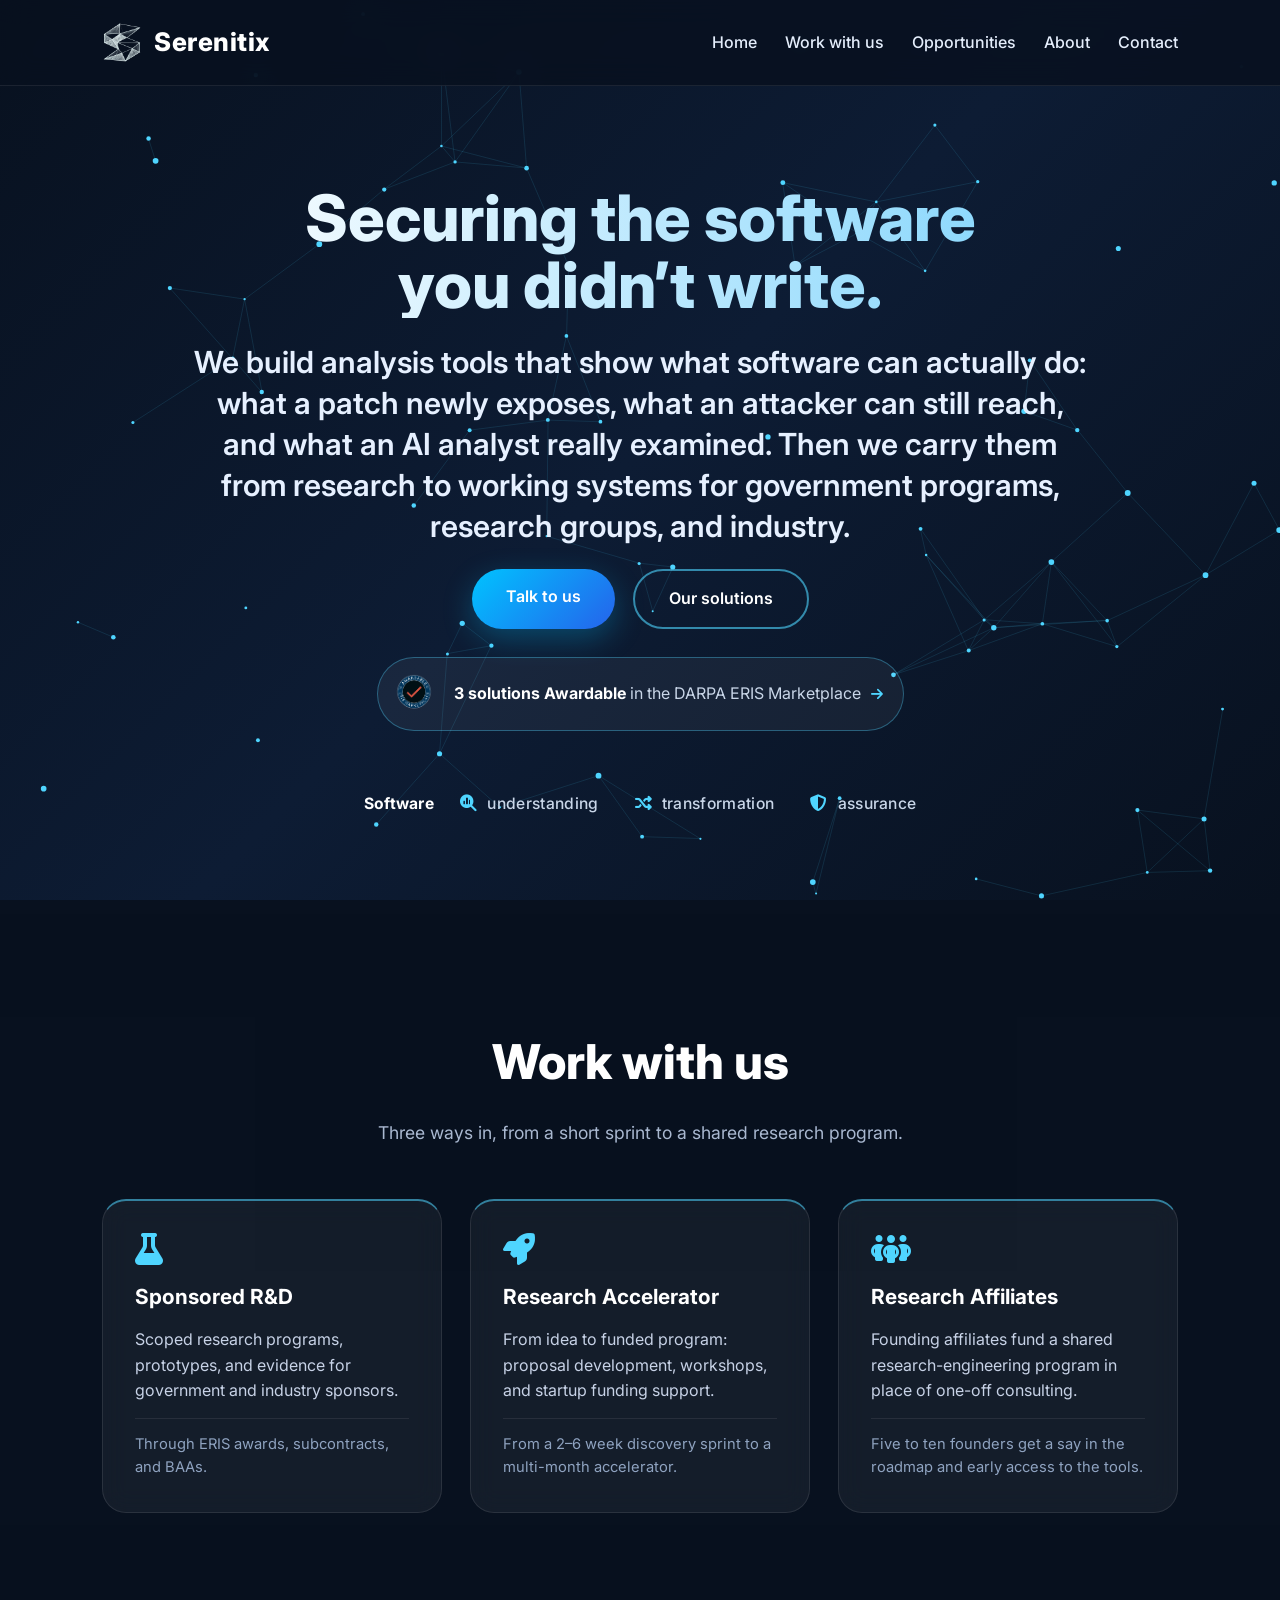
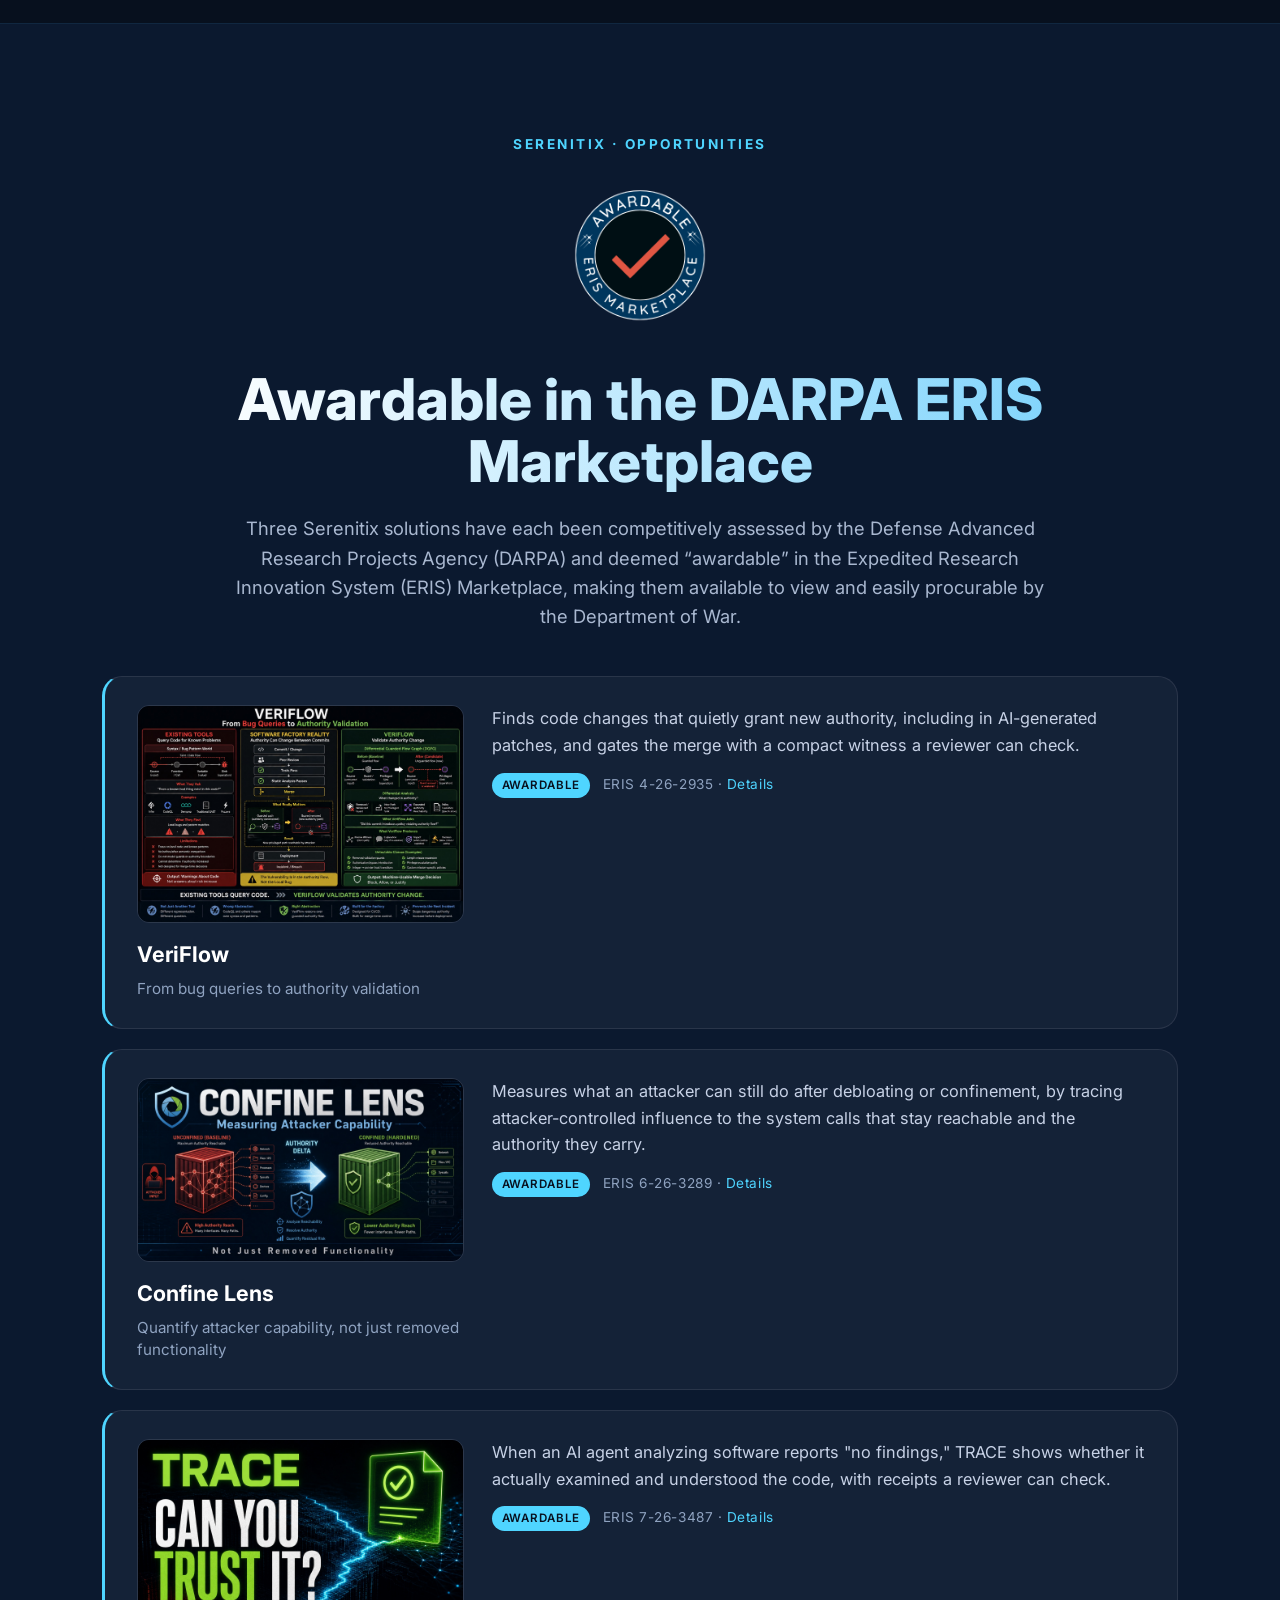
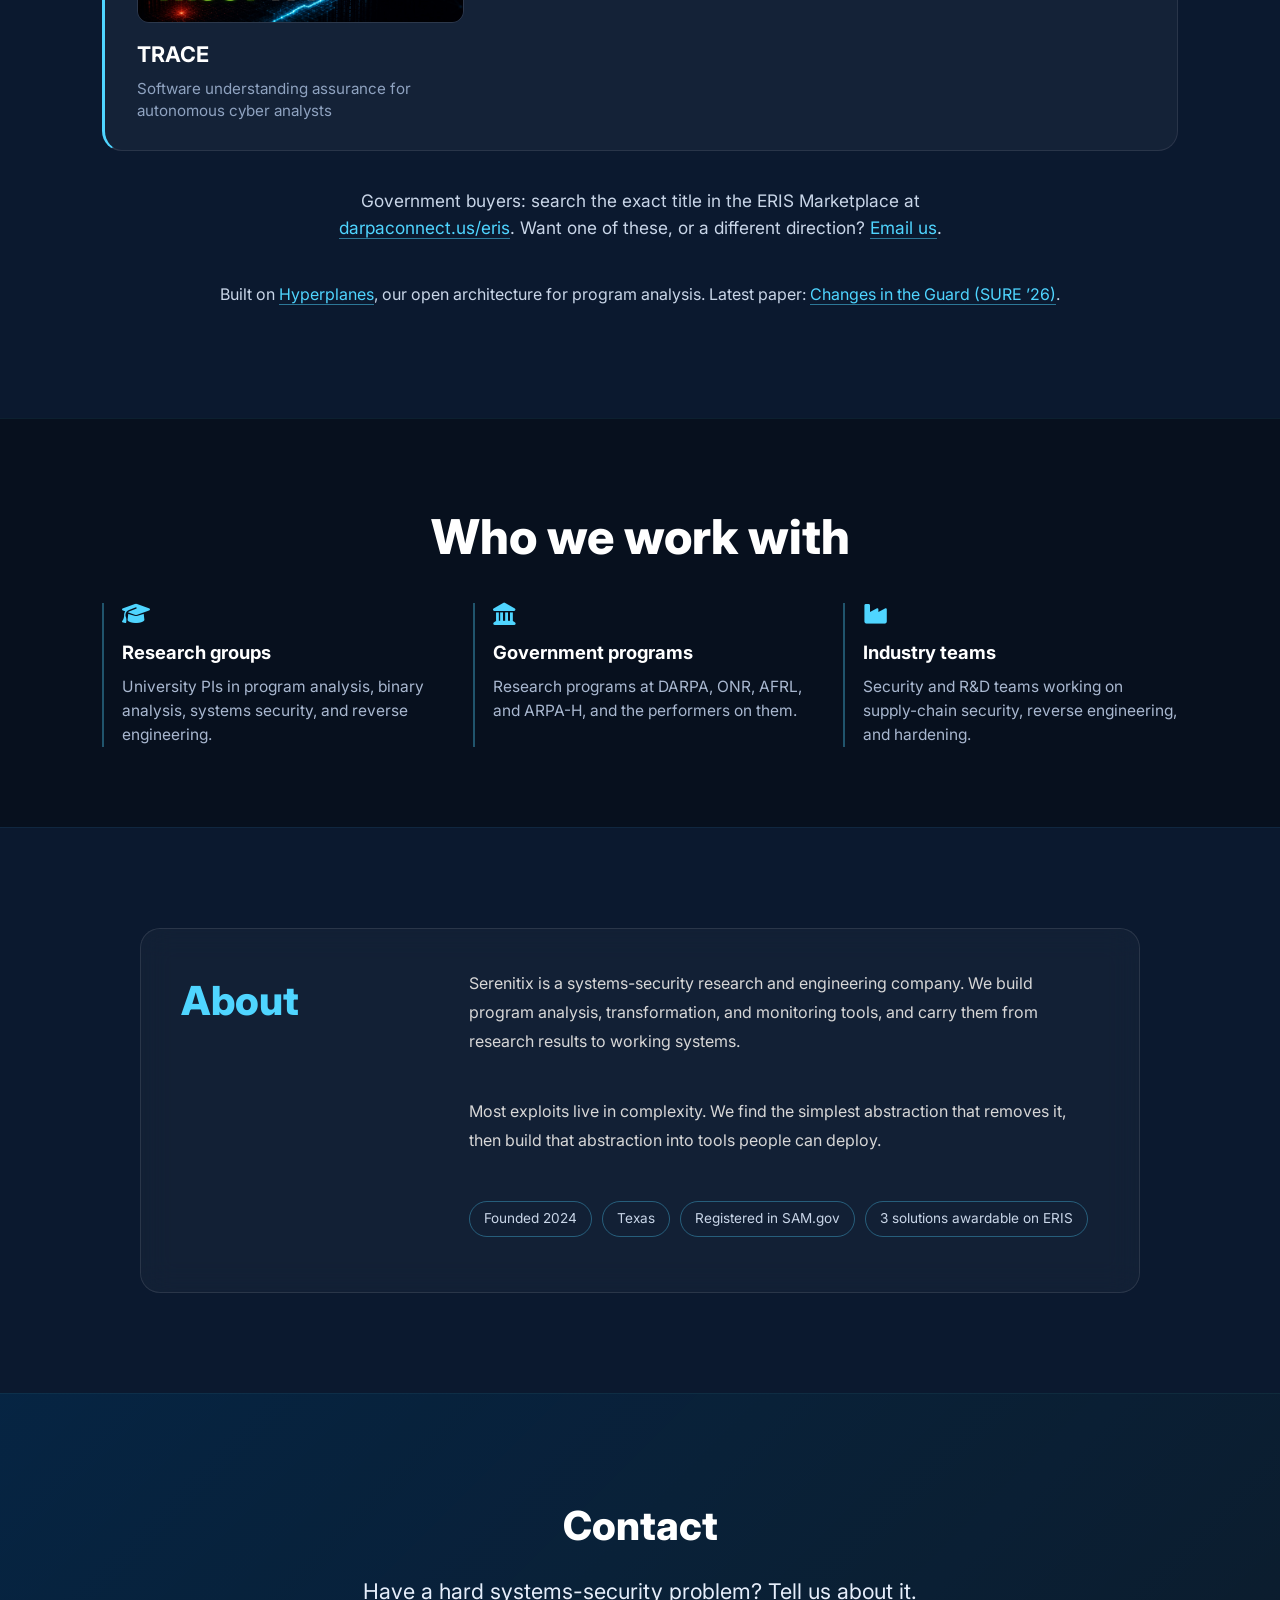
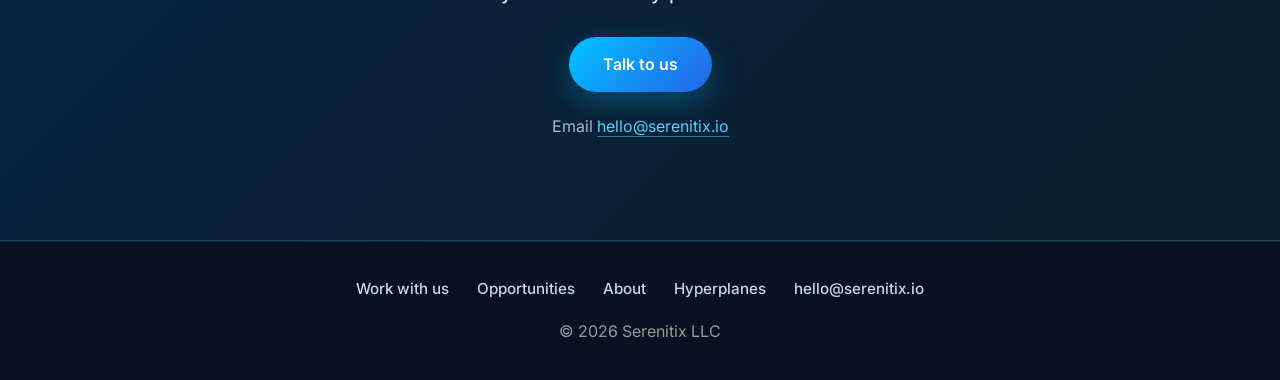
==== commit 14c4ae0e: "home: ERIS landing lives in Opportunities; projects/eris/ redirects there - #proof restyled like the" ====
--- a/index.html
+++ b/index.html
@@ -62,7 +62,7 @@
 
             <a href="#home">Home</a>
             <a href="#services">Work with us</a>
-            <a href="#proof">Solutions</a>
+            <a href="#proof">Opportunities</a>
             <a href="#about">About</a>
             <a href="#contact">Contact</a>
 
@@ -115,7 +115,7 @@
 
             </div>
 
-            <a class="eris-strip" href="projects/eris/">
+            <a class="eris-strip" href="#proof">
                 <img src="projects/eris/eris-awardable-badge.png" alt="ERIS Marketplace Awardable badge">
                 <span><b>3 solutions Awardable</b> in the DARPA ERIS Marketplace <i class="fa-solid fa-arrow-right"></i></span>
             </a>
@@ -199,11 +199,13 @@
 
     <section class="services" id="proof">
 
+        <p class="eris-kicker">Serenitix &middot; Opportunities</p>
+
         <img class="eris-badge-home" src="projects/eris/eris-awardable-badge.png" alt="ERIS Marketplace Awardable badge">
 
-        <h2>Awardable on DARPA ERIS</h2>
-
-        <p class="r3-add r3-R2 section-lead">Three Serenitix solutions have each been competitively assessed by the Defense Advanced Research Projects Agency (DARPA) and deemed &ldquo;awardable&rdquo; in the Expedited Research Innovation System (ERIS) Marketplace, making them available to view and easily procurable by the Department of War.</p>
+        <h2 class="eris-title">Awardable in the DARPA ERIS Marketplace</h2>
+
+        <p class="r3-add r3-R2 section-lead eris-lead">Three Serenitix solutions have each been competitively assessed by the Defense Advanced Research Projects Agency (DARPA) and deemed &ldquo;awardable&rdquo; in the Expedited Research Innovation System (ERIS) Marketplace, making them available to view and easily procurable by the Department of War.</p>
 
         <div class="r3-add r3-R10 solution-list">
 
@@ -359,7 +361,7 @@
 
         <nav class="r3-add r3-R9 footer-nav">
             <a href="#services">Work with us</a>
-            <a href="#proof">Solutions</a>
+            <a href="#proof">Opportunities</a>
             <a href="#about">About</a>
             <a href="https://hyperplanes.io">Hyperplanes</a>
             <a href="mailto:hello@serenitix.io">hello@serenitix.io</a>
--- a/release.css
+++ b/release.css
@@ -270,7 +270,11 @@
 .eris-strip img { width: 56px; height: 56px; }
 .eris-strip b { color: #fff; }
 .eris-strip i { color: #4fd5ff; margin-left: 6px; font-size: 0.85rem; }
-#proof img.eris-badge-home { display: block; width: 150px; height: 150px; margin: 0 auto -6px; }
+#proof .eris-kicker { text-align: center; font-size: 0.85rem; font-weight: 700; letter-spacing: 0.18em; text-transform: uppercase; color: #4fd5ff; margin: 0 0 18px; }
+#proof img.eris-badge-home { display: block; width: 220px; height: 220px; margin: -20px auto -6px; }
+#proof h2.eris-title { font-size: clamp(2.2rem, 4.6vw, 3.6rem); font-weight: 800; line-height: 1.08; max-width: 900px; margin: 0 auto 22px;
+    background: linear-gradient(90deg, #ffffff, #7dd3fc); -webkit-background-clip: text; background-clip: text; -webkit-text-fill-color: transparent; }
+#proof p.eris-lead { font-size: 1.15rem; line-height: 1.6; max-width: 820px; margin-bottom: 44px; }
 .solution-head h3 a { color: inherit; text-decoration: none; }
 .solution-head h3 a:hover { color: #4fd5ff; }
 .solution-meta a { color: #4fd5ff; text-decoration: none; text-transform: none; }
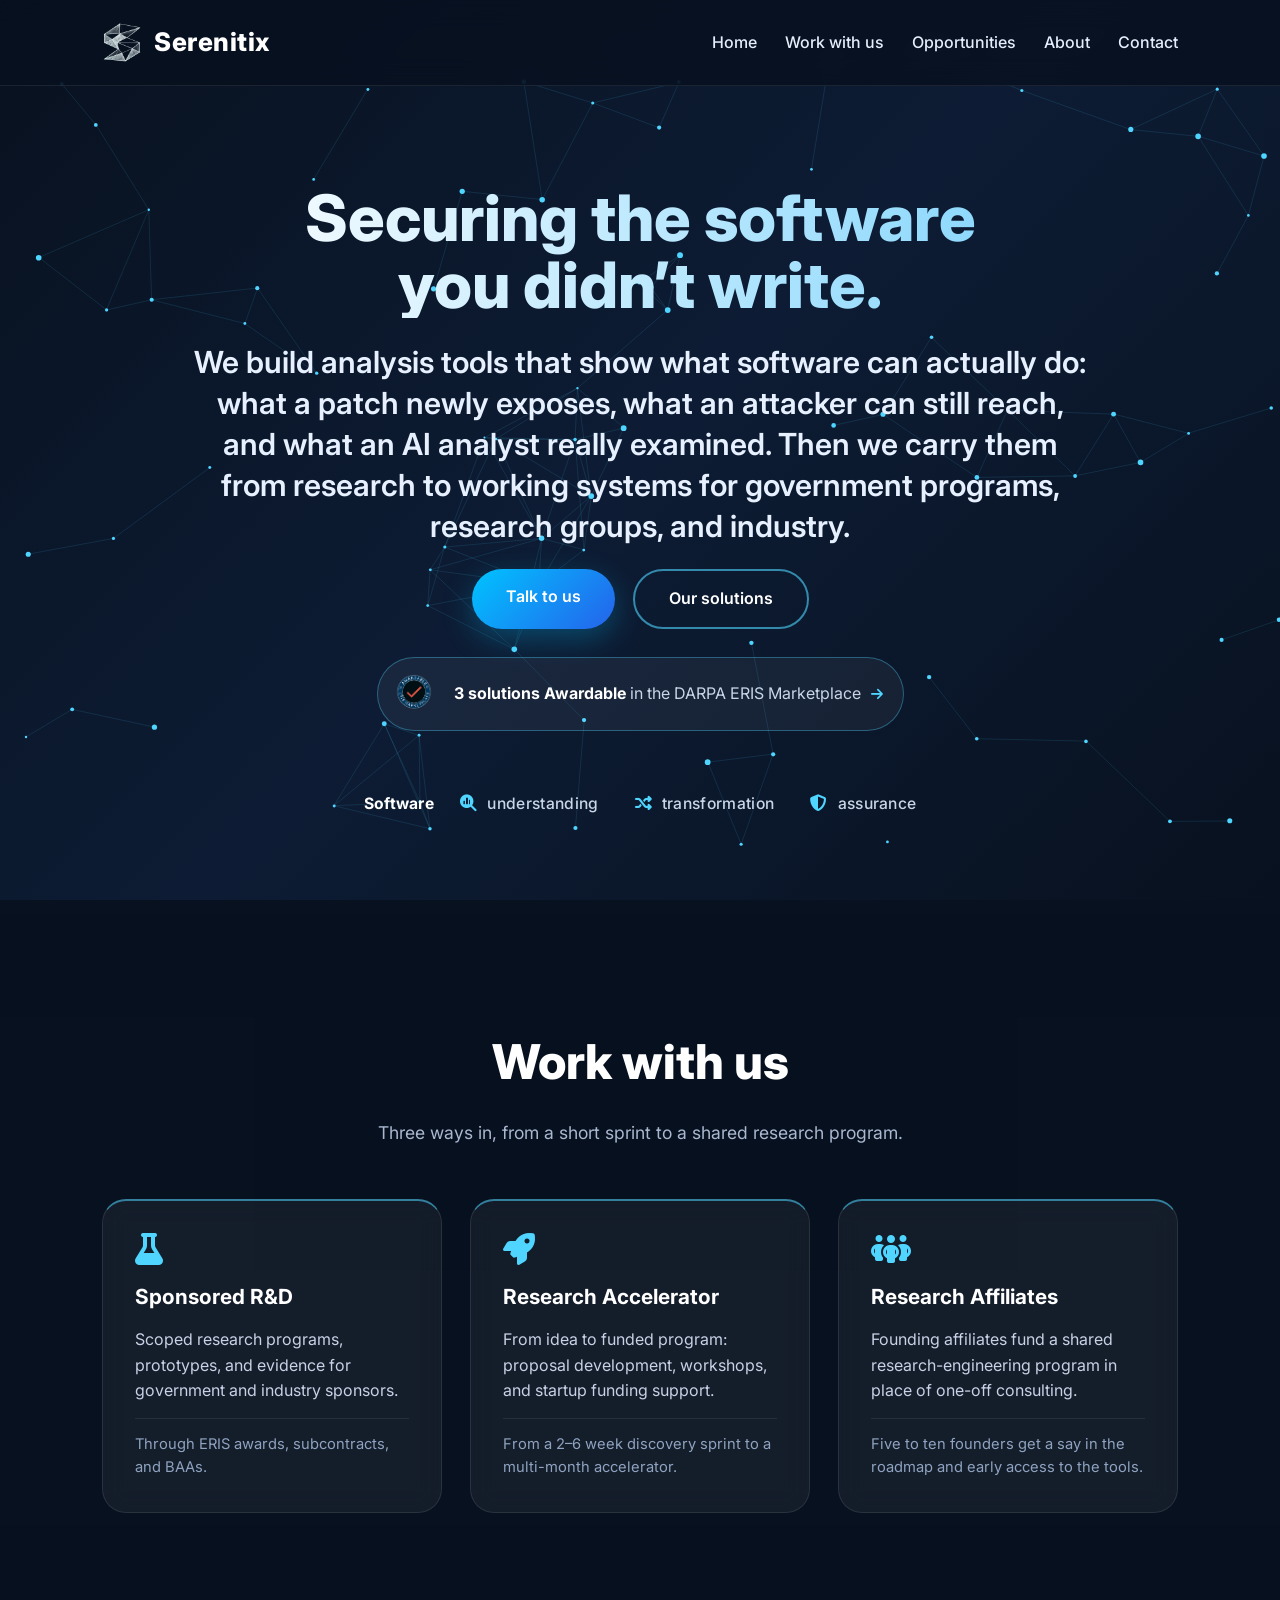
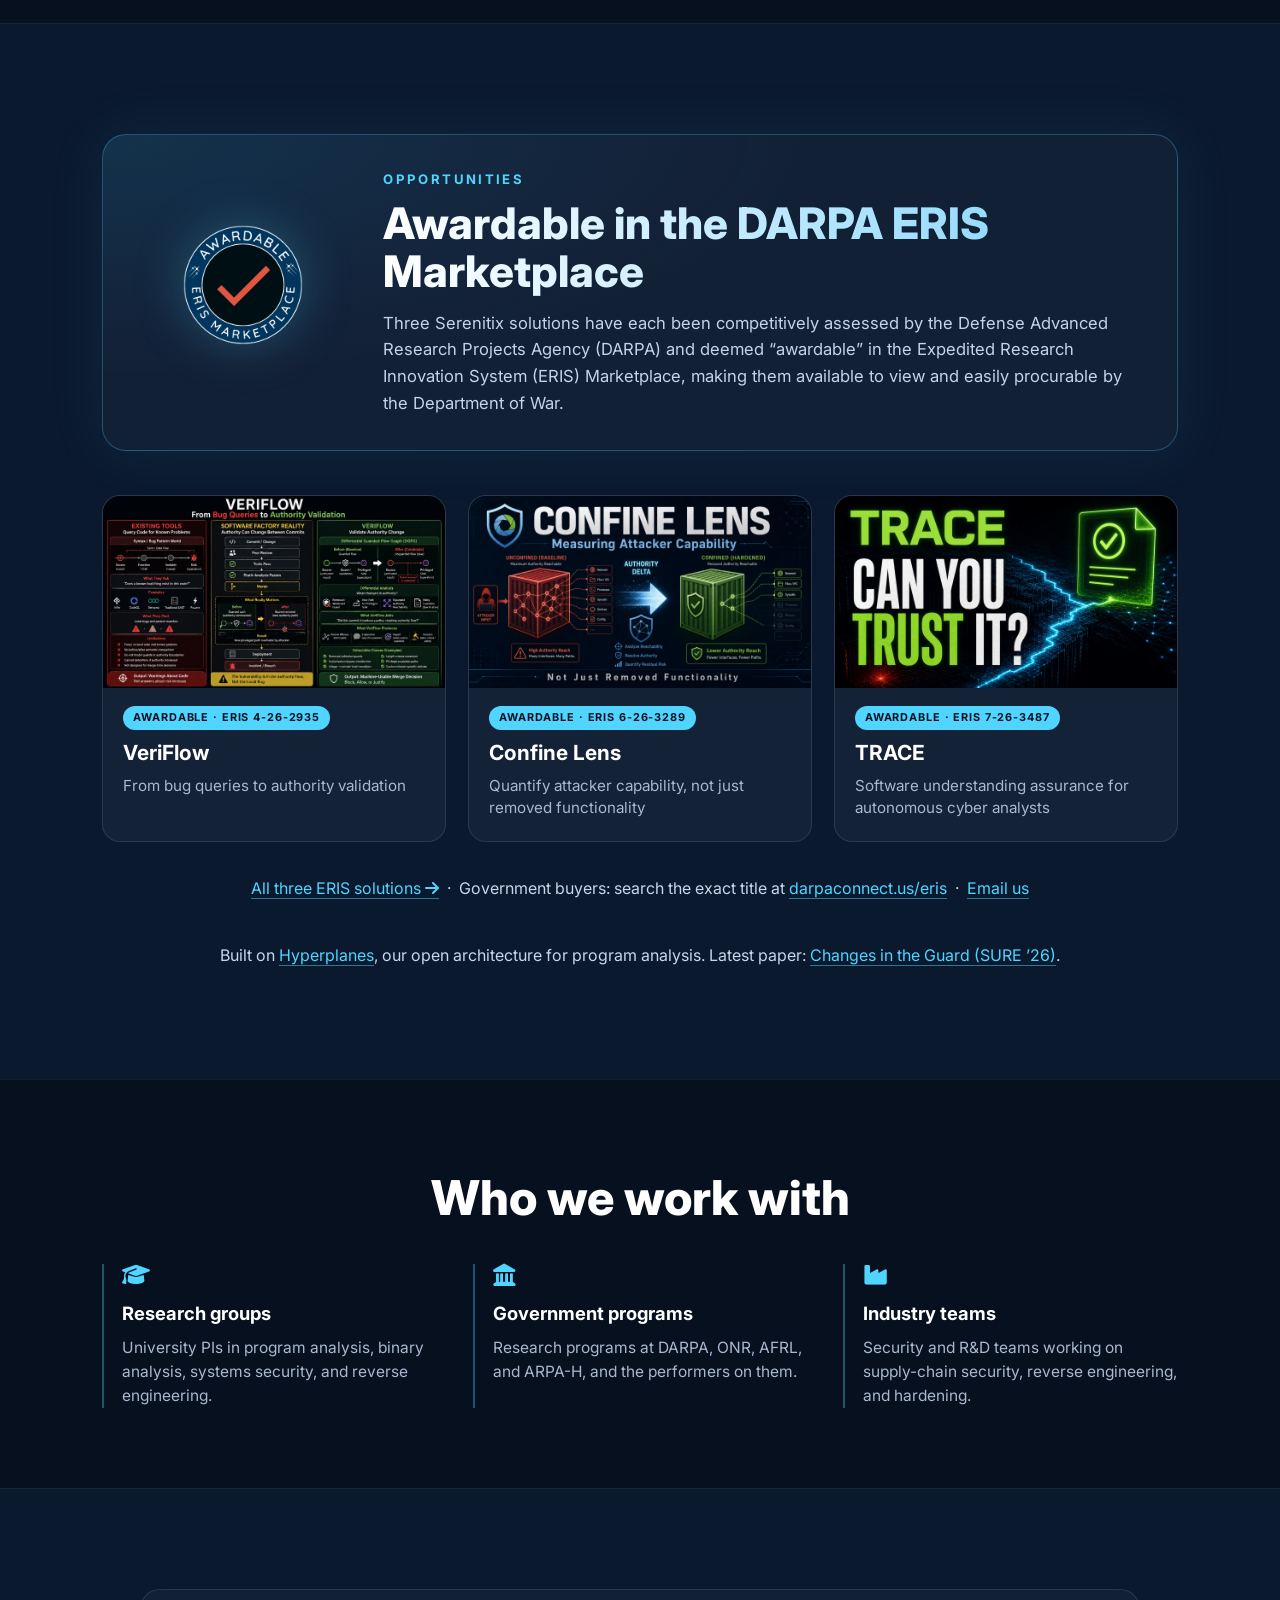
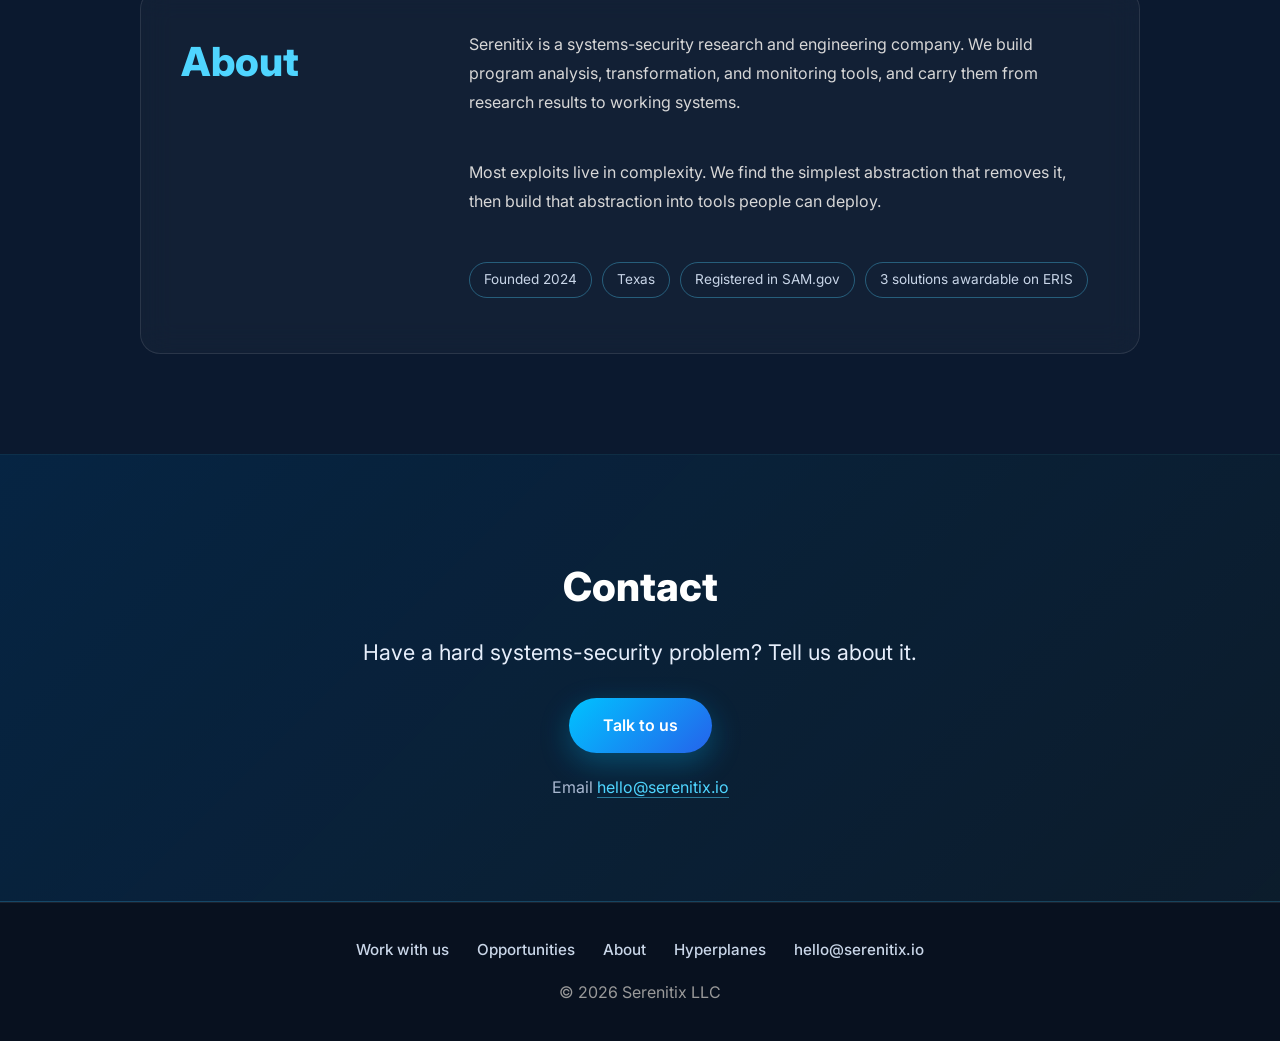
==== commit 51ca2f11: "home: Opportunities = ERIS banner + three thumbnail tiles; projects/eris landing restored - #proof: " ====
--- a/index.html
+++ b/index.html
@@ -197,61 +197,49 @@
          Proof
     ============================ -->
 
-    <section class="services" id="proof">
-
-        <p class="eris-kicker">Serenitix &middot; Opportunities</p>
-
-        <img class="eris-badge-home" src="projects/eris/eris-awardable-badge.png" alt="ERIS Marketplace Awardable badge">
-
-        <h2 class="eris-title">Awardable in the DARPA ERIS Marketplace</h2>
-
-        <p class="r3-add r3-R2 section-lead eris-lead">Three Serenitix solutions have each been competitively assessed by the Defense Advanced Research Projects Agency (DARPA) and deemed &ldquo;awardable&rdquo; in the Expedited Research Innovation System (ERIS) Marketplace, making them available to view and easily procurable by the Department of War.</p>
-
-        <div class="r3-add r3-R10 solution-list">
-
-            <article class="solution">
-                <div class="solution-head">
-                    <a class="solution-thumb" href="projects/eris/veriflow/"><img src="projects/eris/veriflow/thumb.jpg" alt=""></a>
-                    <h3><a href="projects/eris/veriflow/">VeriFlow</a></h3>
-                    <p class="solution-tag">From bug queries to authority validation</p>
-                </div>
-                <div class="solution-body">
-                    <p>Finds code changes that quietly grant new authority, including in AI-generated patches, and gates the merge with a compact witness a reviewer can check.</p>
-                    <p class="solution-meta"><span class="chip">Awardable</span> ERIS 4-26-2935 · <a href="projects/eris/veriflow/">Details</a></p>
-                </div>
-            </article>
-
-            <article class="solution">
-                <div class="solution-head">
-                    <a class="solution-thumb" href="projects/eris/confine-lens/"><img src="projects/eris/confine-lens/thumb.jpg" alt=""></a>
-                    <h3><a href="projects/eris/confine-lens/">Confine Lens</a></h3>
-                    <p class="solution-tag">Quantify attacker capability, not just removed functionality</p>
-                </div>
-                <div class="solution-body">
-                    <p>Measures what an attacker can still do after debloating or confinement, by tracing attacker-controlled influence to the system calls that stay reachable and the authority they carry.</p>
-                    <p class="solution-meta"><span class="chip">Awardable</span> ERIS 6-26-3289 · <a href="projects/eris/confine-lens/">Details</a></p>
-                </div>
-            </article>
-
-            <article class="solution">
-                <div class="solution-head">
-                    <a class="solution-thumb" href="projects/eris/trace/"><img src="projects/eris/trace/thumb.jpg" alt=""></a>
-                    <h3><a href="projects/eris/trace/">TRACE</a></h3>
-                    <p class="solution-tag">Software understanding assurance for autonomous cyber analysts</p>
-                </div>
-                <div class="solution-body">
-                    <p>When an AI agent analyzing software reports "no findings," TRACE shows whether it actually examined and understood the code, with receipts a reviewer can check.</p>
-                    <p class="solution-meta"><span class="chip">Awardable</span> ERIS 7-26-3487 · <a href="projects/eris/trace/">Details</a></p>
-                </div>
-            </article>
-
-        </div>
-
-        <p class="r3-add r3-R12 eris-cta">
-            Government buyers: search the exact title in the ERIS Marketplace at
-            <a href="https://www.darpaconnect.us/eris">darpaconnect.us/eris</a>.
-            Want one of these, or a different direction?
-            <a href="mailto:hello@serenitix.io?subject=ERIS">Email us</a>.
+    <!-- Opportunities: ERIS Awardable banner + one tile per listing; full landing at projects/eris/ (BT-COM-02ea) -->
+    <section class="services eris-home" id="proof">
+
+        <div class="eris-banner">
+            <img class="eris-badge-home" src="projects/eris/eris-awardable-badge.png" alt="ERIS Marketplace Awardable badge">
+            <div class="eris-banner-text">
+                <p class="eris-kicker">Opportunities</p>
+                <h2 class="eris-title">Awardable in the DARPA ERIS Marketplace</h2>
+                <p class="eris-lead">Three Serenitix solutions have each been competitively assessed by the Defense Advanced Research Projects Agency (DARPA) and deemed &ldquo;awardable&rdquo; in the Expedited Research Innovation System (ERIS) Marketplace, making them available to view and easily procurable by the Department of War.</p>
+            </div>
+        </div>
+
+        <div class="eris-tiles">
+            <a class="eris-tile" href="projects/eris/veriflow/">
+                <img src="projects/eris/veriflow/thumb.jpg" alt="">
+                <span class="tile-text">
+                    <span class="tile-chip">Awardable &middot; ERIS 4-26-2935</span>
+                    <span class="tile-name">VeriFlow</span>
+                    <span class="tile-tag">From bug queries to authority validation</span>
+                </span>
+            </a>
+            <a class="eris-tile" href="projects/eris/confine-lens/">
+                <img src="projects/eris/confine-lens/thumb.jpg" alt="">
+                <span class="tile-text">
+                    <span class="tile-chip">Awardable &middot; ERIS 6-26-3289</span>
+                    <span class="tile-name">Confine Lens</span>
+                    <span class="tile-tag">Quantify attacker capability, not just removed functionality</span>
+                </span>
+            </a>
+            <a class="eris-tile" href="projects/eris/trace/">
+                <img src="projects/eris/trace/thumb.jpg" alt="">
+                <span class="tile-text">
+                    <span class="tile-chip">Awardable &middot; ERIS 7-26-3487</span>
+                    <span class="tile-name">TRACE</span>
+                    <span class="tile-tag">Software understanding assurance for autonomous cyber analysts</span>
+                </span>
+            </a>
+        </div>
+
+        <p class="eris-more">
+            <a href="projects/eris/">All three ERIS solutions <i class="fa-solid fa-arrow-right"></i></a>
+            &nbsp;&middot;&nbsp; Government buyers: search the exact title at <a href="https://www.darpaconnect.us/eris">darpaconnect.us/eris</a>
+            &nbsp;&middot;&nbsp; <a href="mailto:hello@serenitix.io?subject=ERIS">Email us</a>
         </p>
 
         <p class="section-note">
--- a/release.css
+++ b/release.css
@@ -270,11 +270,34 @@
 .eris-strip img { width: 56px; height: 56px; }
 .eris-strip b { color: #fff; }
 .eris-strip i { color: #4fd5ff; margin-left: 6px; font-size: 0.85rem; }
-#proof .eris-kicker { text-align: center; font-size: 0.85rem; font-weight: 700; letter-spacing: 0.18em; text-transform: uppercase; color: #4fd5ff; margin: 0 0 18px; }
-#proof img.eris-badge-home { display: block; width: 220px; height: 220px; margin: -20px auto -6px; }
-#proof h2.eris-title { font-size: clamp(2.2rem, 4.6vw, 3.6rem); font-weight: 800; line-height: 1.08; max-width: 900px; margin: 0 auto 22px;
+/* Opportunities: ERIS banner (badge beside title) + thumbnail tiles */
+#proof.eris-home { position: relative; }
+#proof .eris-banner { display: grid; grid-template-columns: 200px 1fr; gap: 40px; align-items: center; max-width: 1080px; margin: 0 auto 44px;
+    padding: 34px 40px; border-radius: 24px; text-align: left;
+    background: radial-gradient(120% 140% at 0% 0%, rgba(79,213,255,0.14), rgba(255,255,255,0.03) 55%);
+    border: 1px solid rgba(79,213,255,0.28); box-shadow: 0 0 60px rgba(79,213,255,0.08); }
+#proof img.eris-badge-home { display: block; width: 200px; height: 200px; margin: -12px 0; filter: drop-shadow(0 0 24px rgba(79,213,255,0.25)); }
+#proof .eris-kicker { font-size: 0.82rem; font-weight: 700; letter-spacing: 0.18em; text-transform: uppercase; color: #4fd5ff; margin: 0 0 10px; }
+#proof h2.eris-title { font-size: clamp(1.9rem, 3.4vw, 2.8rem); font-weight: 800; line-height: 1.1; margin: 0 0 14px; text-align: left;
     background: linear-gradient(90deg, #ffffff, #7dd3fc); -webkit-background-clip: text; background-clip: text; -webkit-text-fill-color: transparent; }
-#proof p.eris-lead { font-size: 1.15rem; line-height: 1.6; max-width: 820px; margin-bottom: 44px; }
+#proof p.eris-lead { font-size: 1.04rem; line-height: 1.6; color: #c7d2e6; margin: 0; max-width: none; text-align: left; }
+#proof .eris-tiles { display: grid; grid-template-columns: repeat(3, 1fr); gap: 22px; max-width: 1080px; margin: 0 auto; }
+#proof .eris-tile { display: flex; flex-direction: column; border-radius: 18px; overflow: hidden; text-decoration: none; text-align: left;
+    background: rgba(255,255,255,0.04); border: 1px solid rgba(255,255,255,0.10); transition: transform 0.25s ease, border-color 0.25s ease, box-shadow 0.25s ease; }
+#proof .eris-tile:hover { transform: translateY(-4px); border-color: rgba(79,213,255,0.6); box-shadow: 0 12px 40px rgba(79,213,255,0.15); }
+#proof .eris-tile img { display: block; width: 100%; aspect-ratio: 16 / 9; object-fit: cover; object-position: top; }
+#proof .tile-text { display: flex; flex-direction: column; gap: 6px; padding: 18px 20px 22px; }
+#proof .tile-chip { align-self: flex-start; font-size: 0.68rem; font-weight: 700; letter-spacing: 0.08em; text-transform: uppercase; color: #08111f; background: #4fd5ff; padding: 3px 10px; border-radius: 999px; }
+#proof .tile-name { font-size: 1.3rem; font-weight: 700; color: #fff; }
+#proof .tile-tag { font-size: 0.95rem; line-height: 1.45; color: #a9b8d0; }
+#proof .eris-more { text-align: center; margin: 32px auto 0; color: #c9d6e8; font-size: 1rem; line-height: 1.8; }
+#proof .eris-more a { color: #4fd5ff; text-decoration: none; border-bottom: 1px solid rgba(79,213,255,0.5); }
+@media (max-width: 860px) {
+    #proof .eris-banner { grid-template-columns: 1fr; text-align: center; padding: 28px 22px; gap: 18px; }
+    #proof img.eris-badge-home { width: 150px; height: 150px; margin: -10px auto; }
+    #proof h2.eris-title, #proof p.eris-lead { text-align: center; }
+    #proof .eris-tiles { grid-template-columns: 1fr; }
+}
 .solution-head h3 a { color: inherit; text-decoration: none; }
 .solution-head h3 a:hover { color: #4fd5ff; }
 .solution-meta a { color: #4fd5ff; text-decoration: none; text-transform: none; }
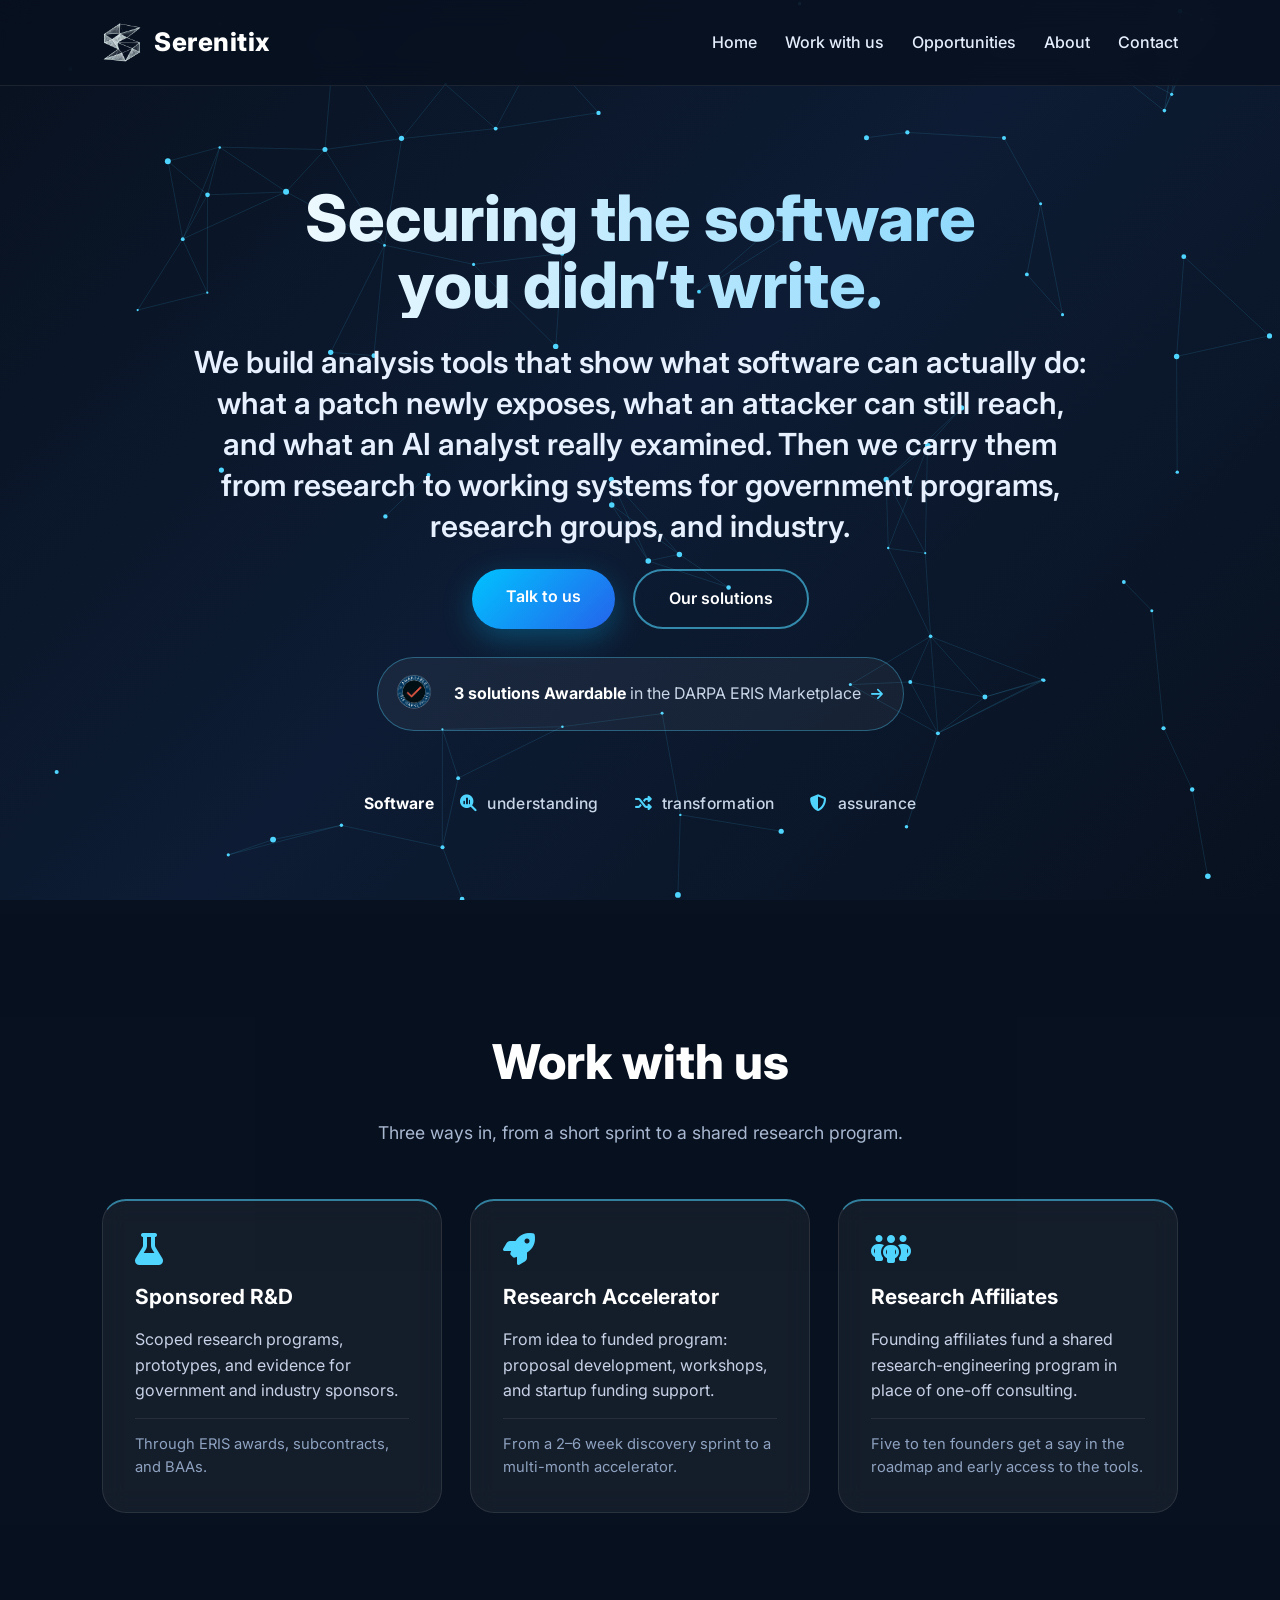
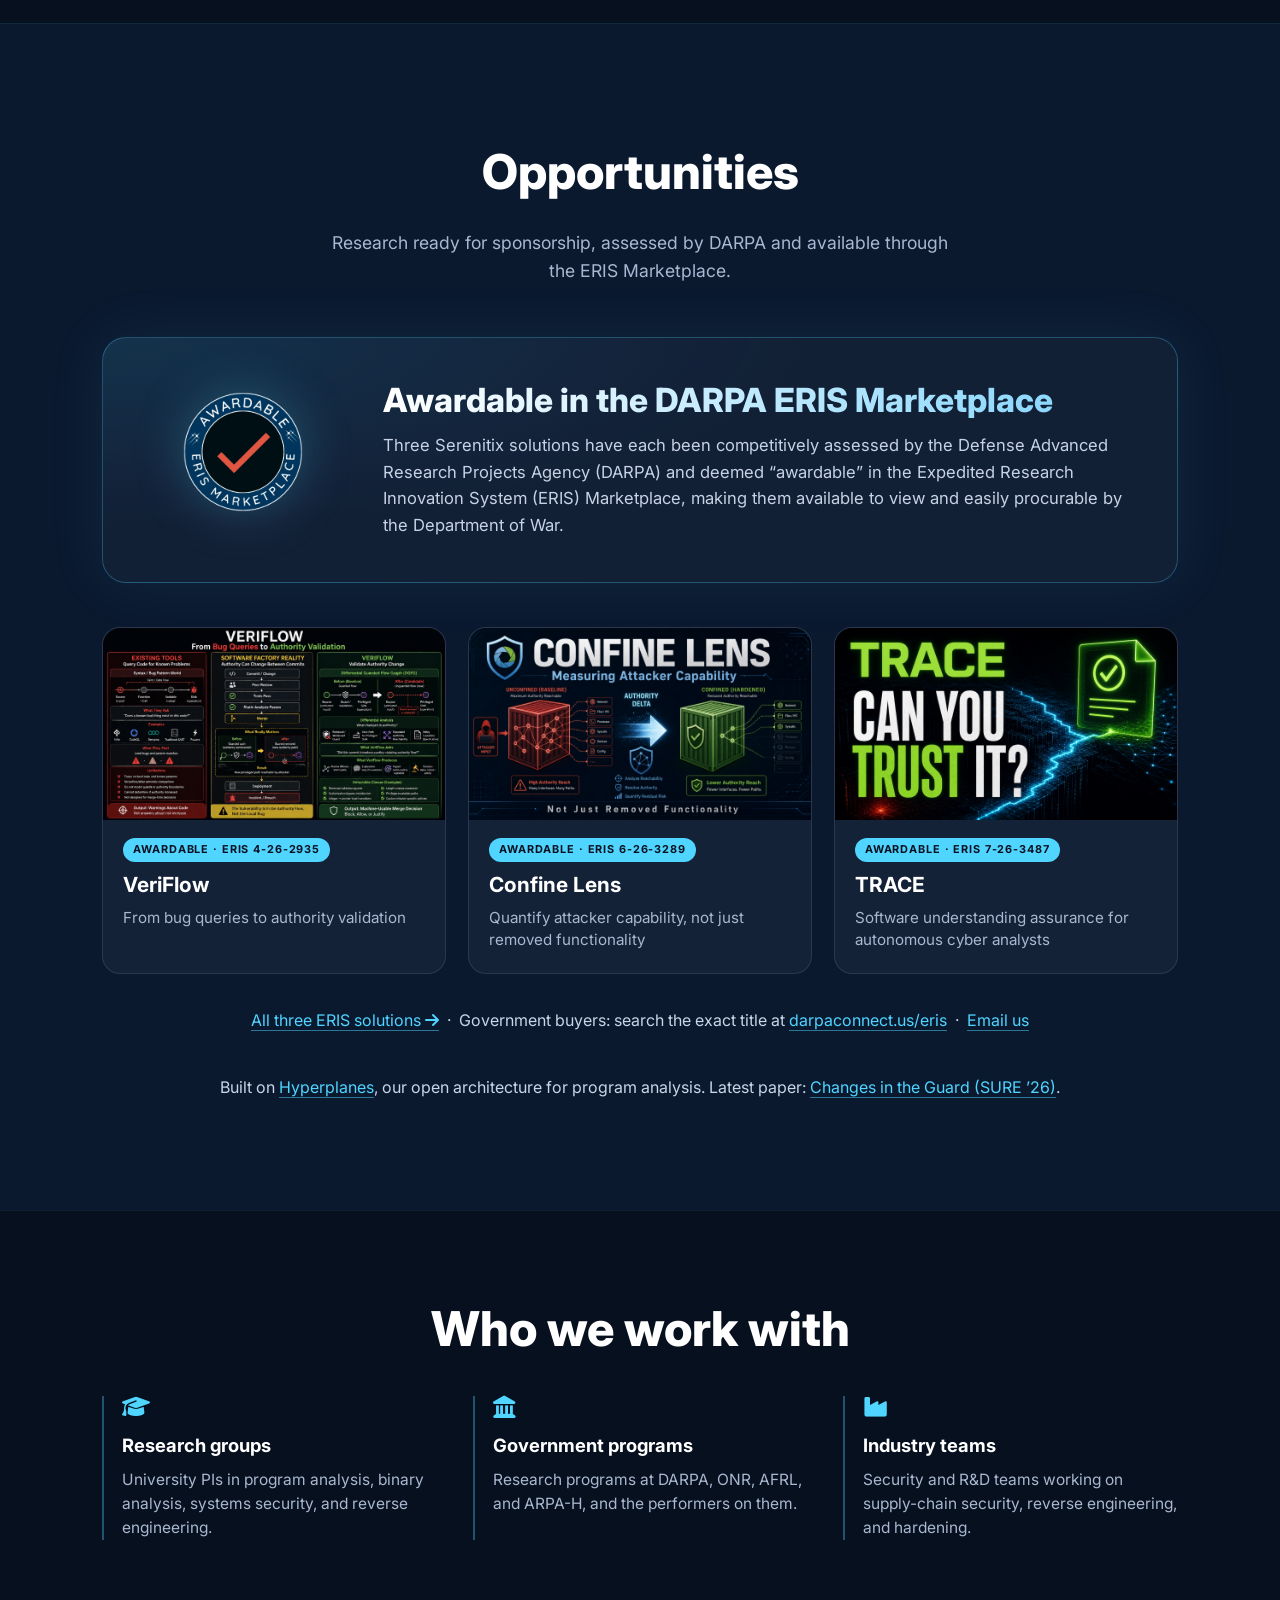
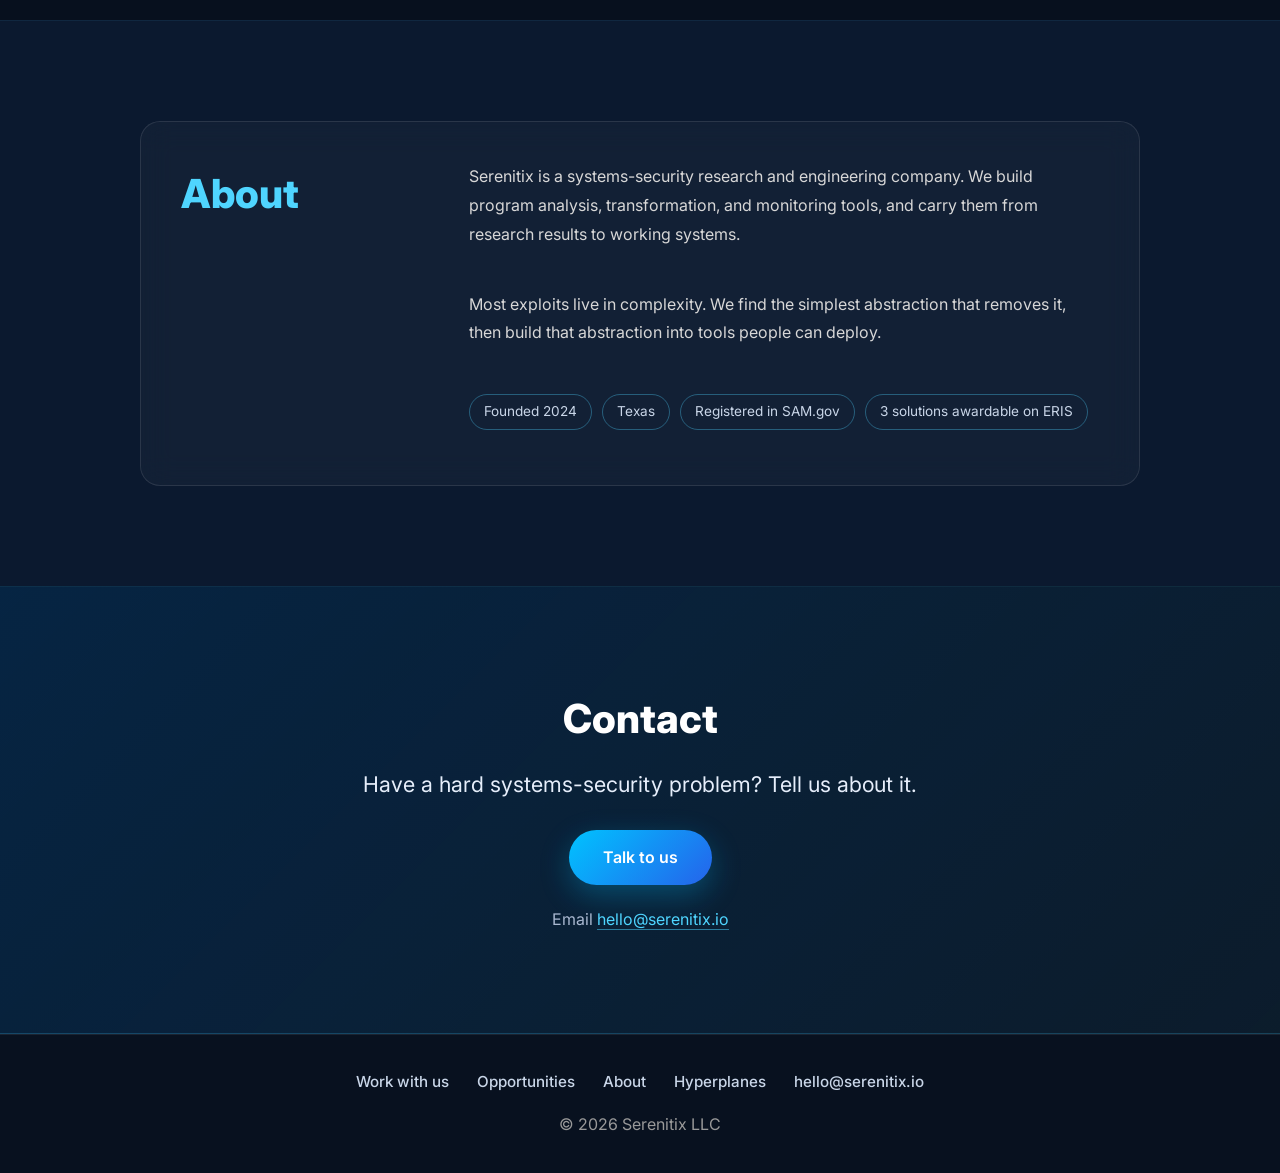
==== commit f8115625: "home: Opportunities gets the standard section title and lead; ERIS box title becomes h3 Co-Authored-" ====
--- a/index.html
+++ b/index.html
@@ -200,11 +200,14 @@
     <!-- Opportunities: ERIS Awardable banner + one tile per listing; full landing at projects/eris/ (BT-COM-02ea) -->
     <section class="services eris-home" id="proof">
 
+        <h2>Opportunities</h2>
+
+        <p class="r3-add r3-R2 section-lead">Research ready for sponsorship, assessed by DARPA and available through the ERIS Marketplace.</p>
+
         <div class="eris-banner">
             <img class="eris-badge-home" src="projects/eris/eris-awardable-badge.png" alt="ERIS Marketplace Awardable badge">
             <div class="eris-banner-text">
-                <p class="eris-kicker">Opportunities</p>
-                <h2 class="eris-title">Awardable in the DARPA ERIS Marketplace</h2>
+                <h3 class="eris-title">Awardable in the DARPA ERIS Marketplace</h3>
                 <p class="eris-lead">Three Serenitix solutions have each been competitively assessed by the Defense Advanced Research Projects Agency (DARPA) and deemed &ldquo;awardable&rdquo; in the Expedited Research Innovation System (ERIS) Marketplace, making them available to view and easily procurable by the Department of War.</p>
             </div>
         </div>
--- a/release.css
+++ b/release.css
@@ -278,7 +278,7 @@
     border: 1px solid rgba(79,213,255,0.28); box-shadow: 0 0 60px rgba(79,213,255,0.08); }
 #proof img.eris-badge-home { display: block; width: 200px; height: 200px; margin: -12px 0; filter: drop-shadow(0 0 24px rgba(79,213,255,0.25)); }
 #proof .eris-kicker { font-size: 0.82rem; font-weight: 700; letter-spacing: 0.18em; text-transform: uppercase; color: #4fd5ff; margin: 0 0 10px; }
-#proof h2.eris-title { font-size: clamp(1.9rem, 3.4vw, 2.8rem); font-weight: 800; line-height: 1.1; margin: 0 0 14px; text-align: left;
+#proof h3.eris-title { font-size: clamp(1.5rem, 2.6vw, 2.1rem); font-weight: 800; line-height: 1.1; margin: 0 0 14px; text-align: left;
     background: linear-gradient(90deg, #ffffff, #7dd3fc); -webkit-background-clip: text; background-clip: text; -webkit-text-fill-color: transparent; }
 #proof p.eris-lead { font-size: 1.04rem; line-height: 1.6; color: #c7d2e6; margin: 0; max-width: none; text-align: left; }
 #proof .eris-tiles { display: grid; grid-template-columns: repeat(3, 1fr); gap: 22px; max-width: 1080px; margin: 0 auto; }
@@ -295,7 +295,7 @@
 @media (max-width: 860px) {
     #proof .eris-banner { grid-template-columns: 1fr; text-align: center; padding: 28px 22px; gap: 18px; }
     #proof img.eris-badge-home { width: 150px; height: 150px; margin: -10px auto; }
-    #proof h2.eris-title, #proof p.eris-lead { text-align: center; }
+    #proof h3.eris-title, #proof p.eris-lead { text-align: center; }
     #proof .eris-tiles { grid-template-columns: 1fr; }
 }
 .solution-head h3 a { color: inherit; text-decoration: none; }
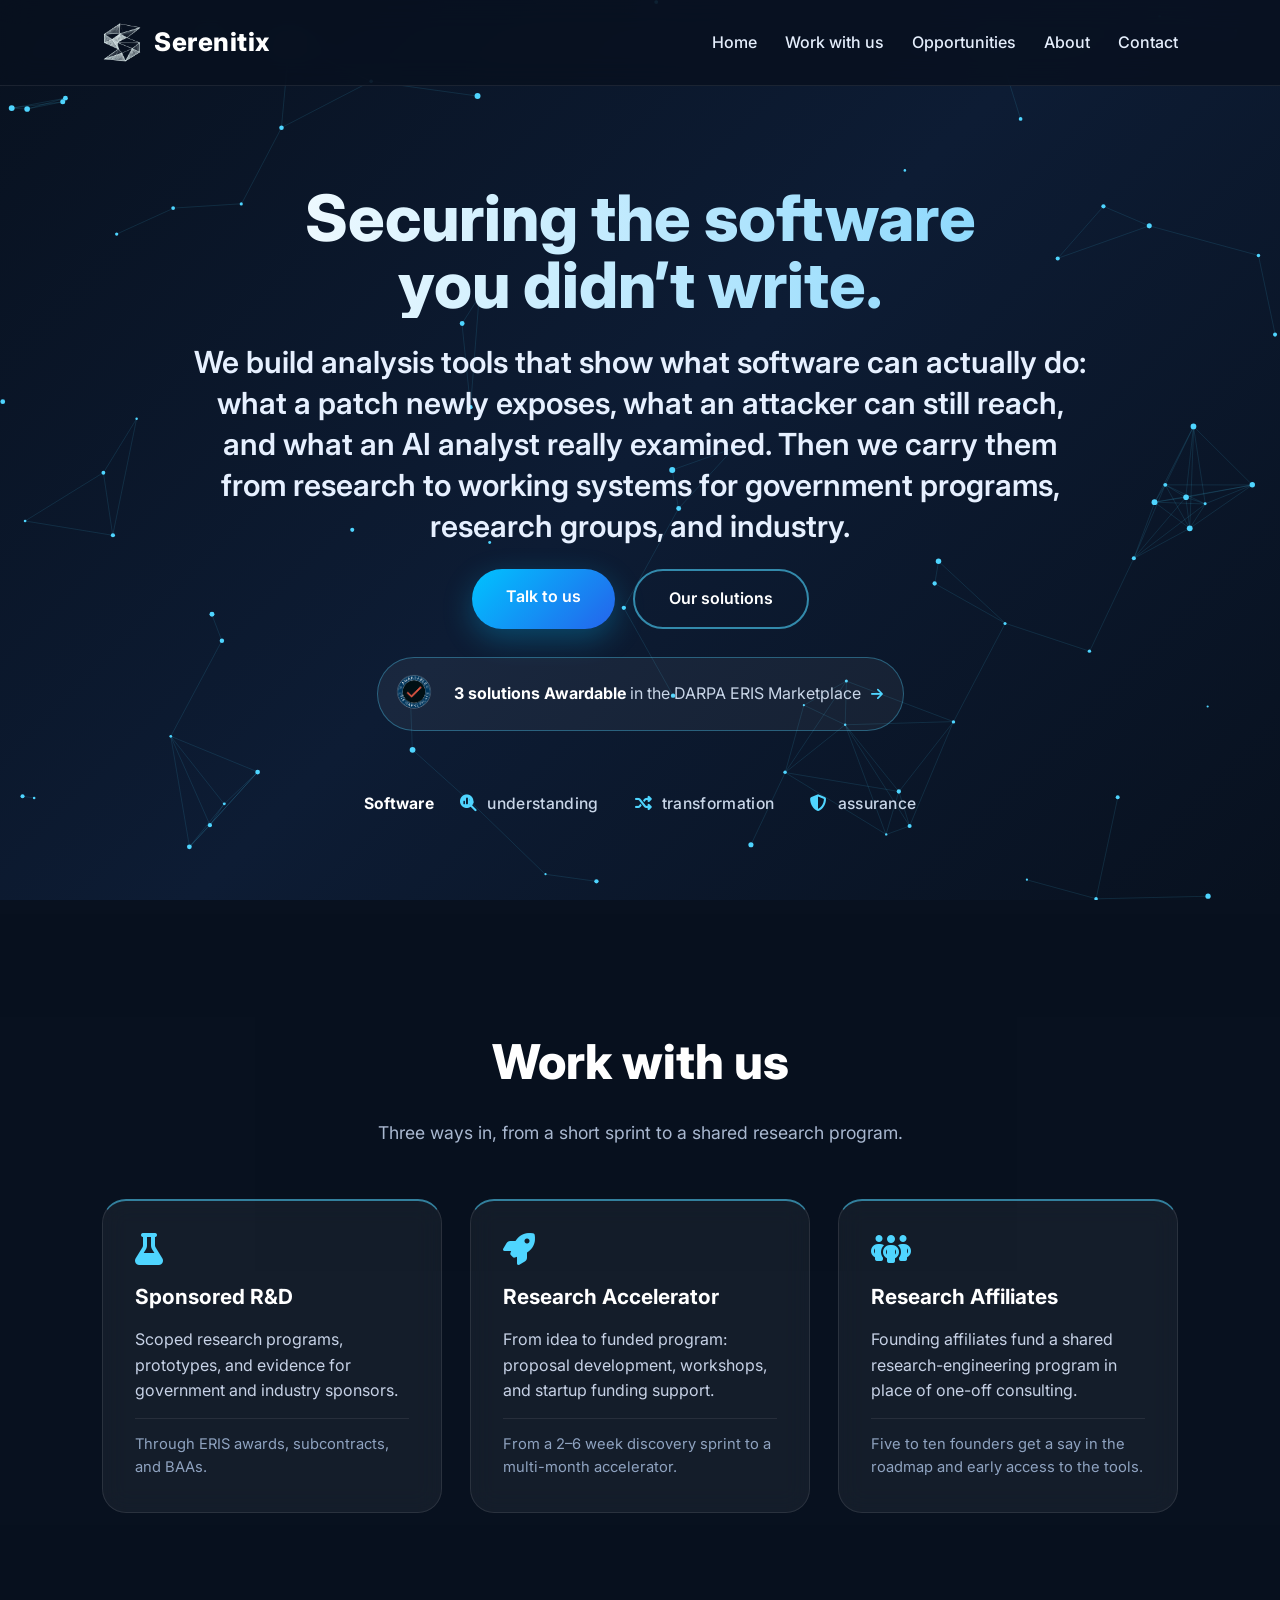
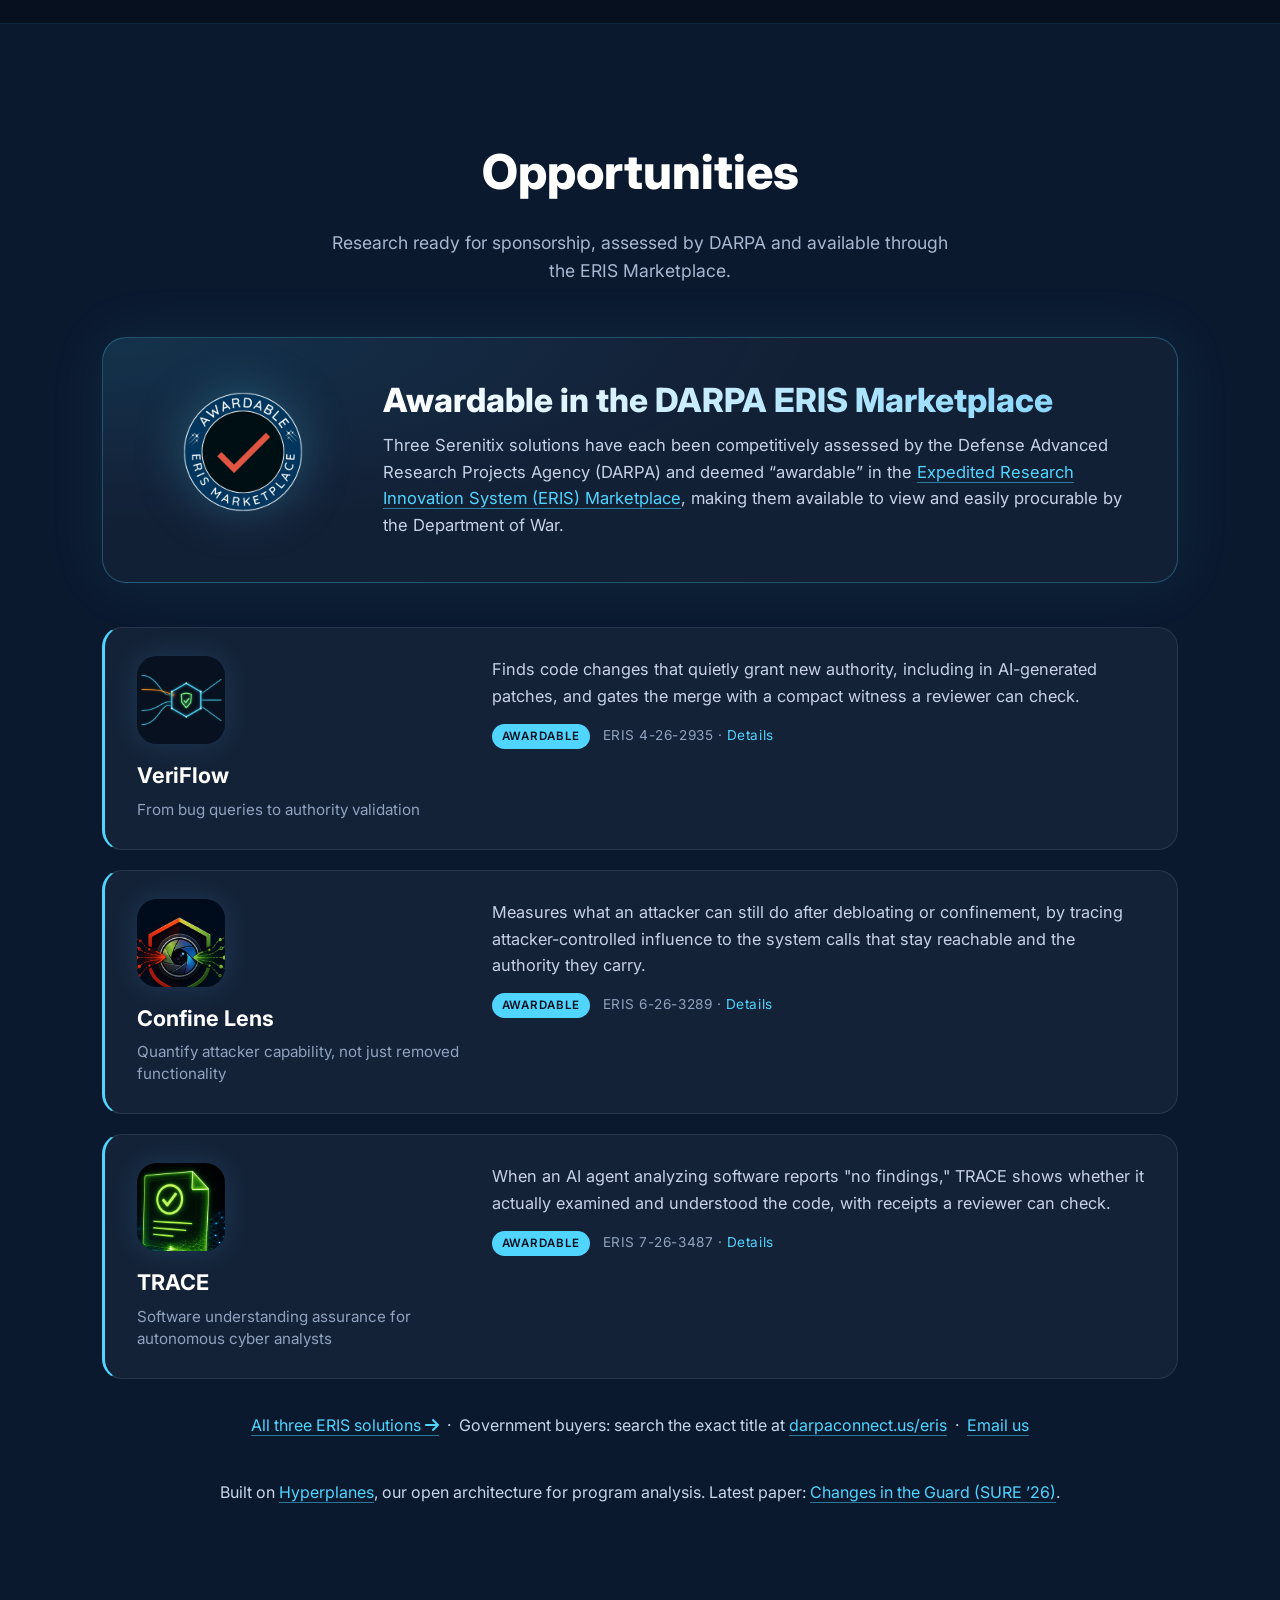
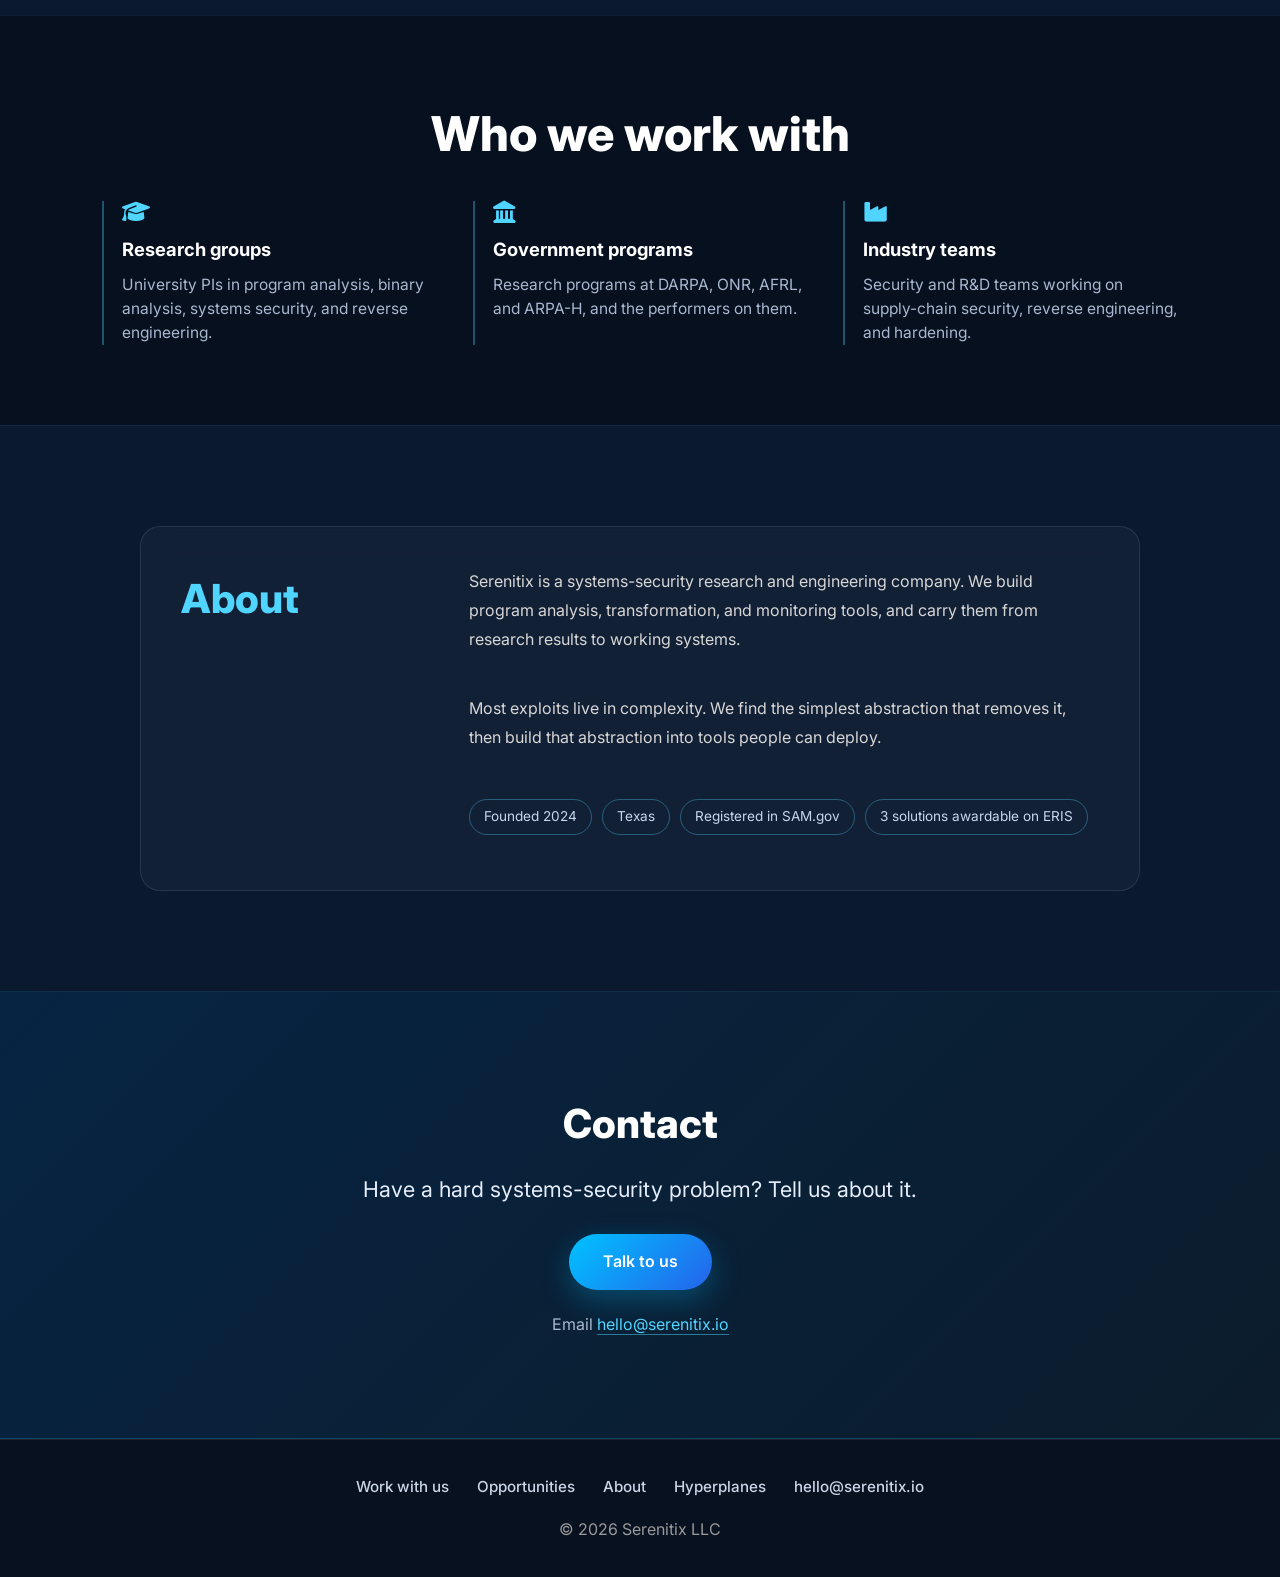
==== commit b8616141: "ERIS: simple website icons replace thumbnails; home rows back to text with icons - Home Opportunitie" ====
--- a/index.html
+++ b/index.html
@@ -208,35 +208,48 @@
             <img class="eris-badge-home" src="projects/eris/eris-awardable-badge.png" alt="ERIS Marketplace Awardable badge">
             <div class="eris-banner-text">
                 <h3 class="eris-title">Awardable in the DARPA ERIS Marketplace</h3>
-                <p class="eris-lead">Three Serenitix solutions have each been competitively assessed by the Defense Advanced Research Projects Agency (DARPA) and deemed &ldquo;awardable&rdquo; in the Expedited Research Innovation System (ERIS) Marketplace, making them available to view and easily procurable by the Department of War.</p>
-            </div>
-        </div>
-
-        <div class="eris-tiles">
-            <a class="eris-tile" href="projects/eris/veriflow/">
-                <img src="projects/eris/veriflow/thumb.jpg" alt="">
-                <span class="tile-text">
-                    <span class="tile-chip">Awardable &middot; ERIS 4-26-2935</span>
-                    <span class="tile-name">VeriFlow</span>
-                    <span class="tile-tag">From bug queries to authority validation</span>
-                </span>
-            </a>
-            <a class="eris-tile" href="projects/eris/confine-lens/">
-                <img src="projects/eris/confine-lens/thumb.jpg" alt="">
-                <span class="tile-text">
-                    <span class="tile-chip">Awardable &middot; ERIS 6-26-3289</span>
-                    <span class="tile-name">Confine Lens</span>
-                    <span class="tile-tag">Quantify attacker capability, not just removed functionality</span>
-                </span>
-            </a>
-            <a class="eris-tile" href="projects/eris/trace/">
-                <img src="projects/eris/trace/thumb.jpg" alt="">
-                <span class="tile-text">
-                    <span class="tile-chip">Awardable &middot; ERIS 7-26-3487</span>
-                    <span class="tile-name">TRACE</span>
-                    <span class="tile-tag">Software understanding assurance for autonomous cyber analysts</span>
-                </span>
-            </a>
+                <p class="eris-lead">Three Serenitix solutions have each been competitively assessed by the Defense Advanced Research Projects Agency (DARPA) and deemed &ldquo;awardable&rdquo; in the <a href="projects/eris/">Expedited Research Innovation System (ERIS) Marketplace</a>, making them available to view and easily procurable by the Department of War.</p>
+            </div>
+        </div>
+
+        <div class="r3-add r3-R10 solution-list">
+
+            <article class="solution">
+                <div class="solution-head">
+                    <a class="solution-icon" href="projects/eris/veriflow/"><img src="projects/eris/veriflow/icon.png" alt=""></a>
+                    <h3><a href="projects/eris/veriflow/">VeriFlow</a></h3>
+                    <p class="solution-tag">From bug queries to authority validation</p>
+                </div>
+                <div class="solution-body">
+                    <p>Finds code changes that quietly grant new authority, including in AI-generated patches, and gates the merge with a compact witness a reviewer can check.</p>
+                    <p class="solution-meta"><span class="chip">Awardable</span> ERIS 4-26-2935 &middot; <a href="projects/eris/veriflow/">Details</a></p>
+                </div>
+            </article>
+
+            <article class="solution">
+                <div class="solution-head">
+                    <a class="solution-icon" href="projects/eris/confine-lens/"><img src="projects/eris/confine-lens/icon.png" alt=""></a>
+                    <h3><a href="projects/eris/confine-lens/">Confine Lens</a></h3>
+                    <p class="solution-tag">Quantify attacker capability, not just removed functionality</p>
+                </div>
+                <div class="solution-body">
+                    <p>Measures what an attacker can still do after debloating or confinement, by tracing attacker-controlled influence to the system calls that stay reachable and the authority they carry.</p>
+                    <p class="solution-meta"><span class="chip">Awardable</span> ERIS 6-26-3289 &middot; <a href="projects/eris/confine-lens/">Details</a></p>
+                </div>
+            </article>
+
+            <article class="solution">
+                <div class="solution-head">
+                    <a class="solution-icon" href="projects/eris/trace/"><img src="projects/eris/trace/icon.png" alt=""></a>
+                    <h3><a href="projects/eris/trace/">TRACE</a></h3>
+                    <p class="solution-tag">Software understanding assurance for autonomous cyber analysts</p>
+                </div>
+                <div class="solution-body">
+                    <p>When an AI agent analyzing software reports "no findings," TRACE shows whether it actually examined and understood the code, with receipts a reviewer can check.</p>
+                    <p class="solution-meta"><span class="chip">Awardable</span> ERIS 7-26-3487 &middot; <a href="projects/eris/trace/">Details</a></p>
+                </div>
+            </article>
+
         </div>
 
         <p class="eris-more">
--- a/release.css
+++ b/release.css
@@ -281,25 +281,16 @@
 #proof h3.eris-title { font-size: clamp(1.5rem, 2.6vw, 2.1rem); font-weight: 800; line-height: 1.1; margin: 0 0 14px; text-align: left;
     background: linear-gradient(90deg, #ffffff, #7dd3fc); -webkit-background-clip: text; background-clip: text; -webkit-text-fill-color: transparent; }
 #proof p.eris-lead { font-size: 1.04rem; line-height: 1.6; color: #c7d2e6; margin: 0; max-width: none; text-align: left; }
-#proof .eris-tiles { display: grid; grid-template-columns: repeat(3, 1fr); gap: 22px; max-width: 1080px; margin: 0 auto; }
-#proof .eris-tile { display: flex; flex-direction: column; border-radius: 18px; overflow: hidden; text-decoration: none; text-align: left;
-    background: rgba(255,255,255,0.04); border: 1px solid rgba(255,255,255,0.10); transition: transform 0.25s ease, border-color 0.25s ease, box-shadow 0.25s ease; }
-#proof .eris-tile:hover { transform: translateY(-4px); border-color: rgba(79,213,255,0.6); box-shadow: 0 12px 40px rgba(79,213,255,0.15); }
-#proof .eris-tile img { display: block; width: 100%; aspect-ratio: 16 / 9; object-fit: cover; object-position: top; }
-#proof .tile-text { display: flex; flex-direction: column; gap: 6px; padding: 18px 20px 22px; }
-#proof .tile-chip { align-self: flex-start; font-size: 0.68rem; font-weight: 700; letter-spacing: 0.08em; text-transform: uppercase; color: #08111f; background: #4fd5ff; padding: 3px 10px; border-radius: 999px; }
-#proof .tile-name { font-size: 1.3rem; font-weight: 700; color: #fff; }
-#proof .tile-tag { font-size: 0.95rem; line-height: 1.45; color: #a9b8d0; }
+#proof p.eris-lead a { color: #4fd5ff; text-decoration: none; border-bottom: 1px solid rgba(79,213,255,0.5); }
+.solution-icon img { display: block; width: 88px; height: 88px; border-radius: 20px; margin-bottom: 14px; box-shadow: 0 0 28px rgba(79,213,255,0.15); }
 #proof .eris-more { text-align: center; margin: 32px auto 0; color: #c9d6e8; font-size: 1rem; line-height: 1.8; }
 #proof .eris-more a { color: #4fd5ff; text-decoration: none; border-bottom: 1px solid rgba(79,213,255,0.5); }
 @media (max-width: 860px) {
     #proof .eris-banner { grid-template-columns: 1fr; text-align: center; padding: 28px 22px; gap: 18px; }
     #proof img.eris-badge-home { width: 150px; height: 150px; margin: -10px auto; }
     #proof h3.eris-title, #proof p.eris-lead { text-align: center; }
-    #proof .eris-tiles { grid-template-columns: 1fr; }
 }
 .solution-head h3 a { color: inherit; text-decoration: none; }
 .solution-head h3 a:hover { color: #4fd5ff; }
 .solution-meta a { color: #4fd5ff; text-decoration: none; text-transform: none; }
 @media (max-width: 700px) { .eris-strip { font-size: 0.9rem; padding-right: 14px; } .eris-strip img { width: 44px; height: 44px; } }
-.solution-thumb img { display: block; width: 100%; height: auto; border-radius: 12px; border: 1px solid rgba(255,255,255,0.10); margin-bottom: 14px; }
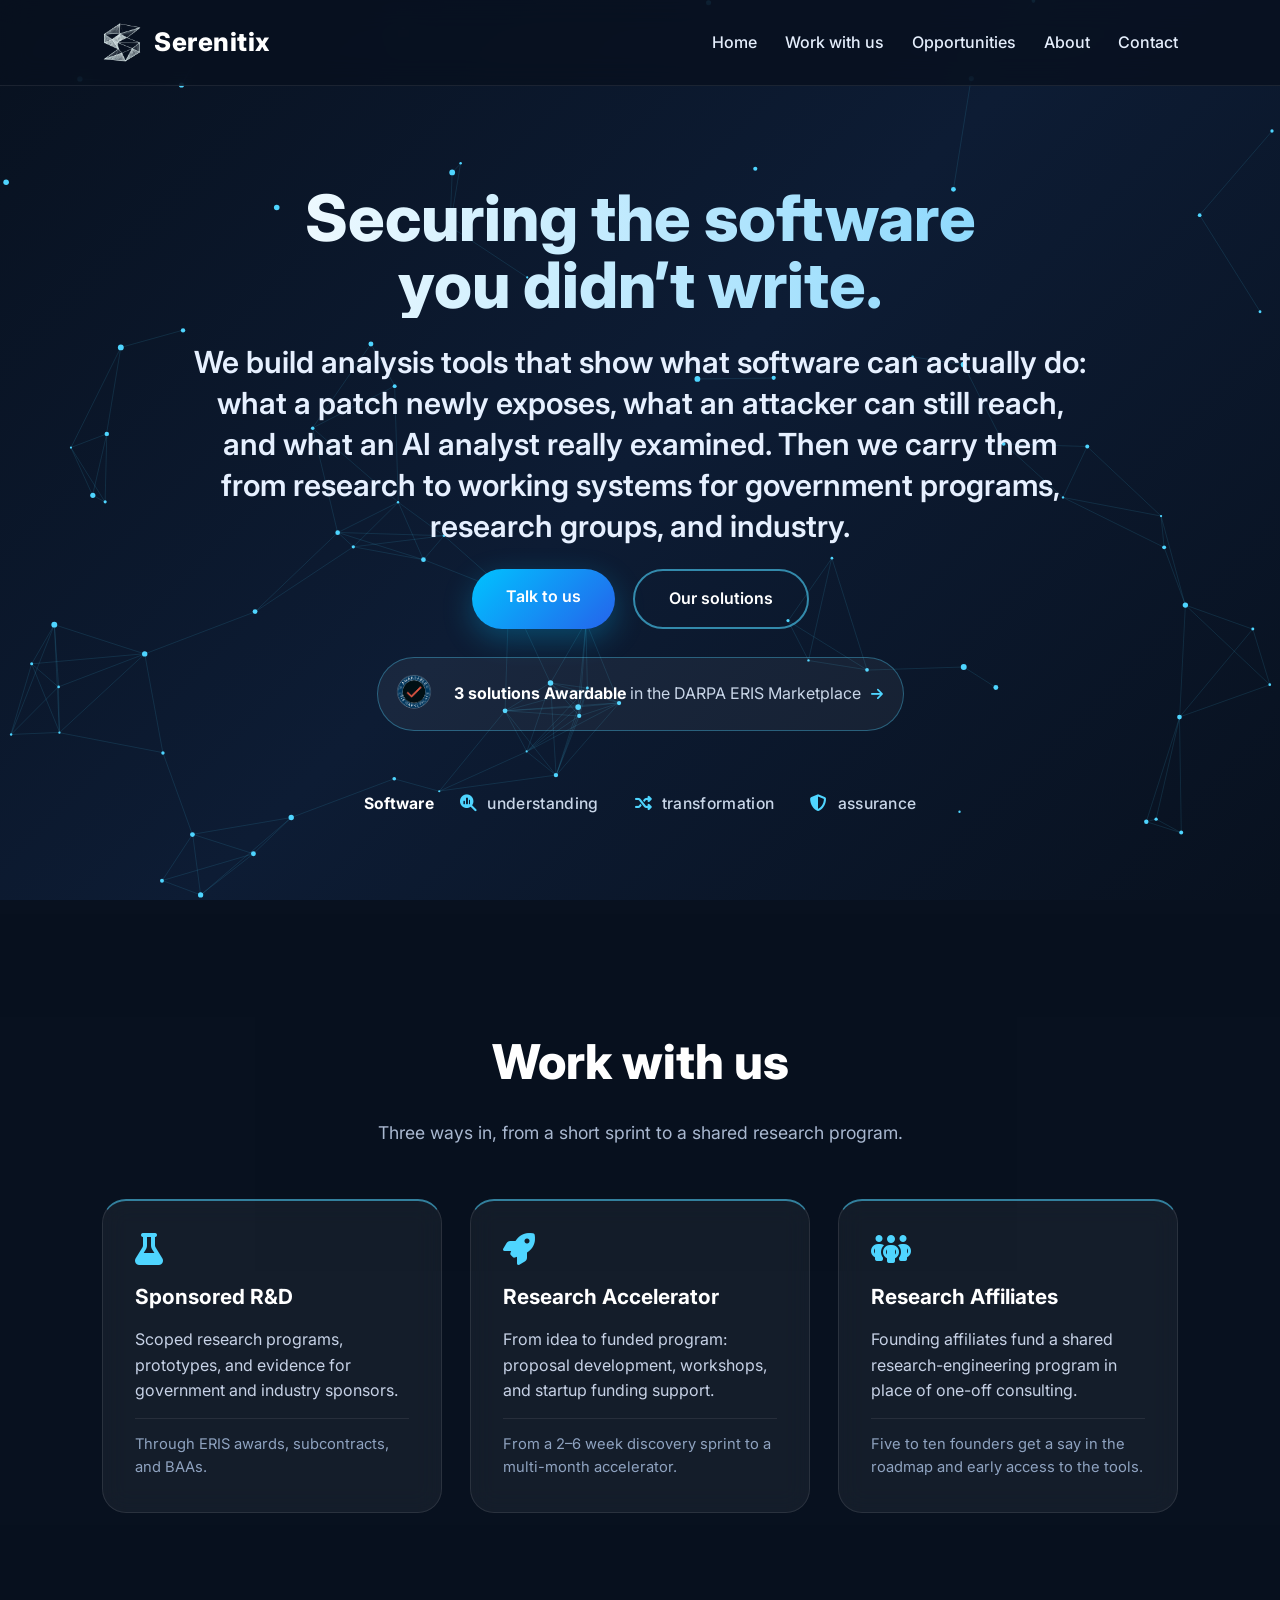
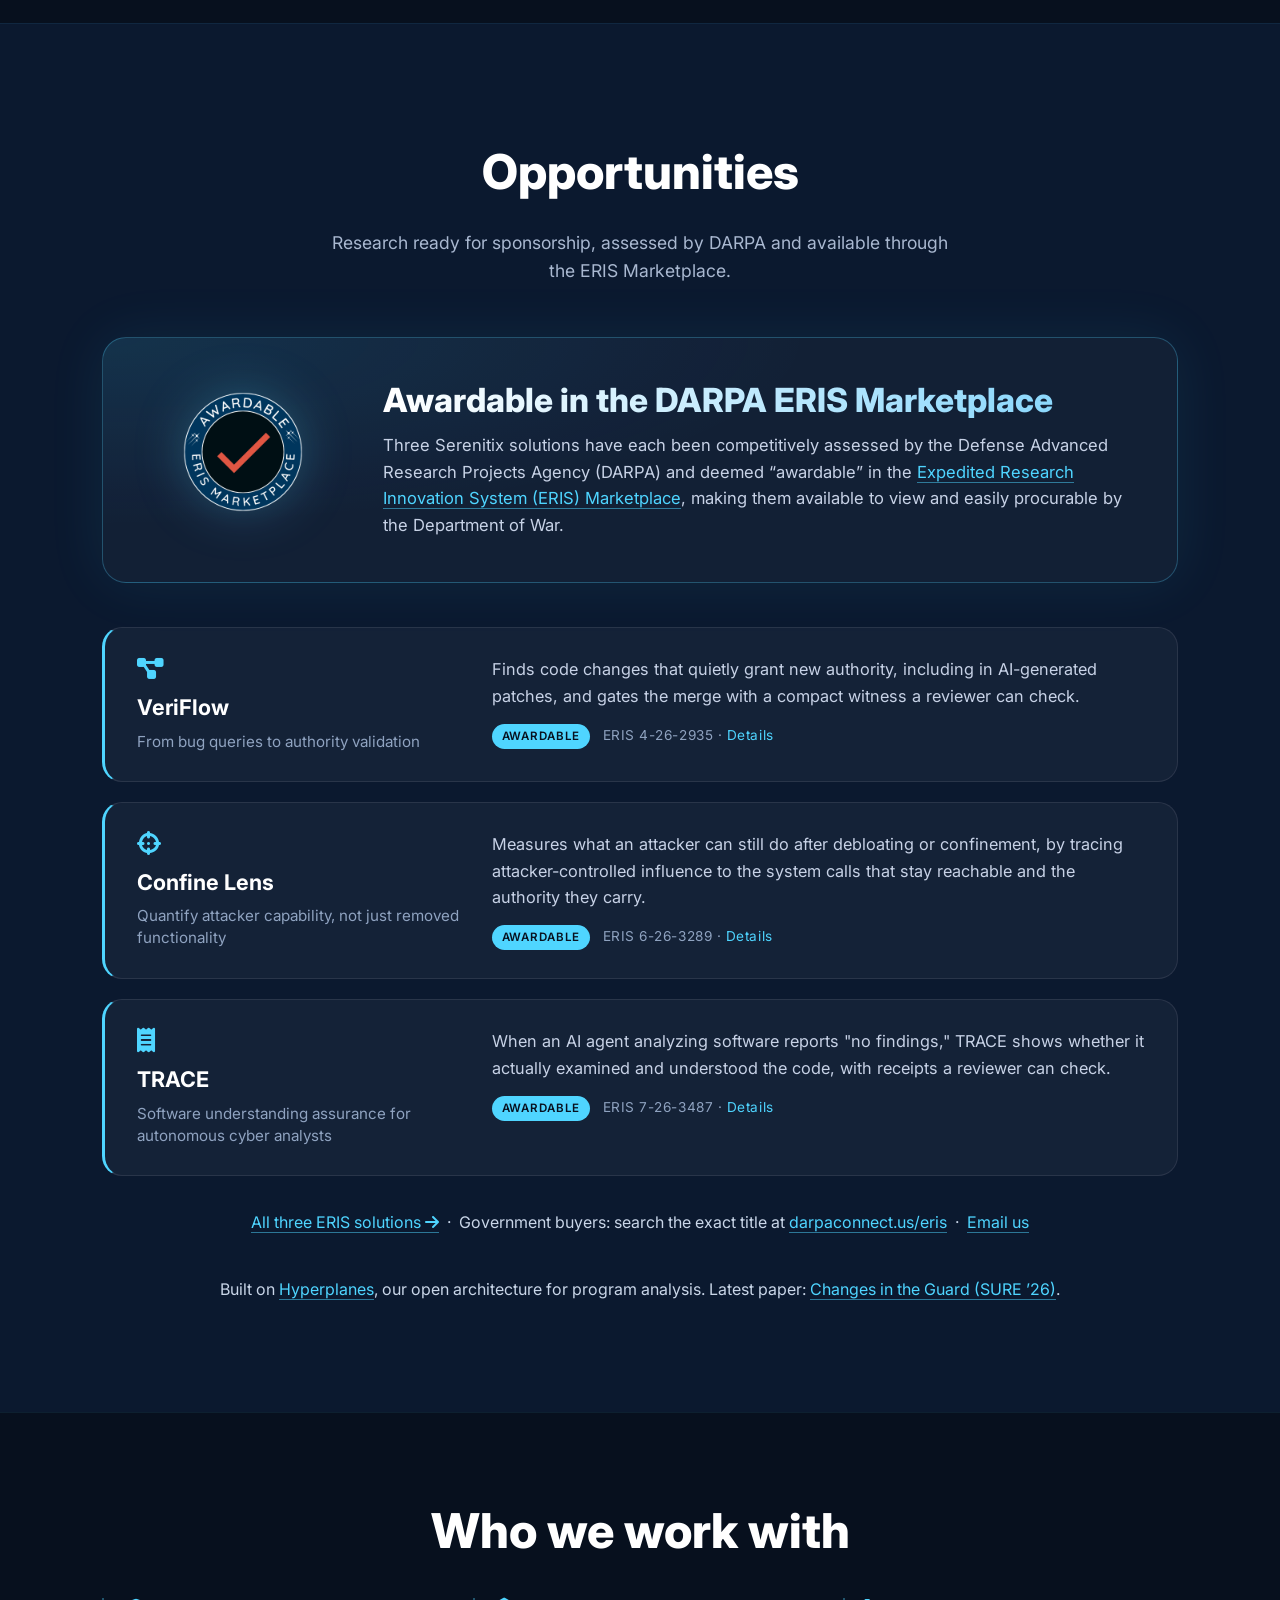
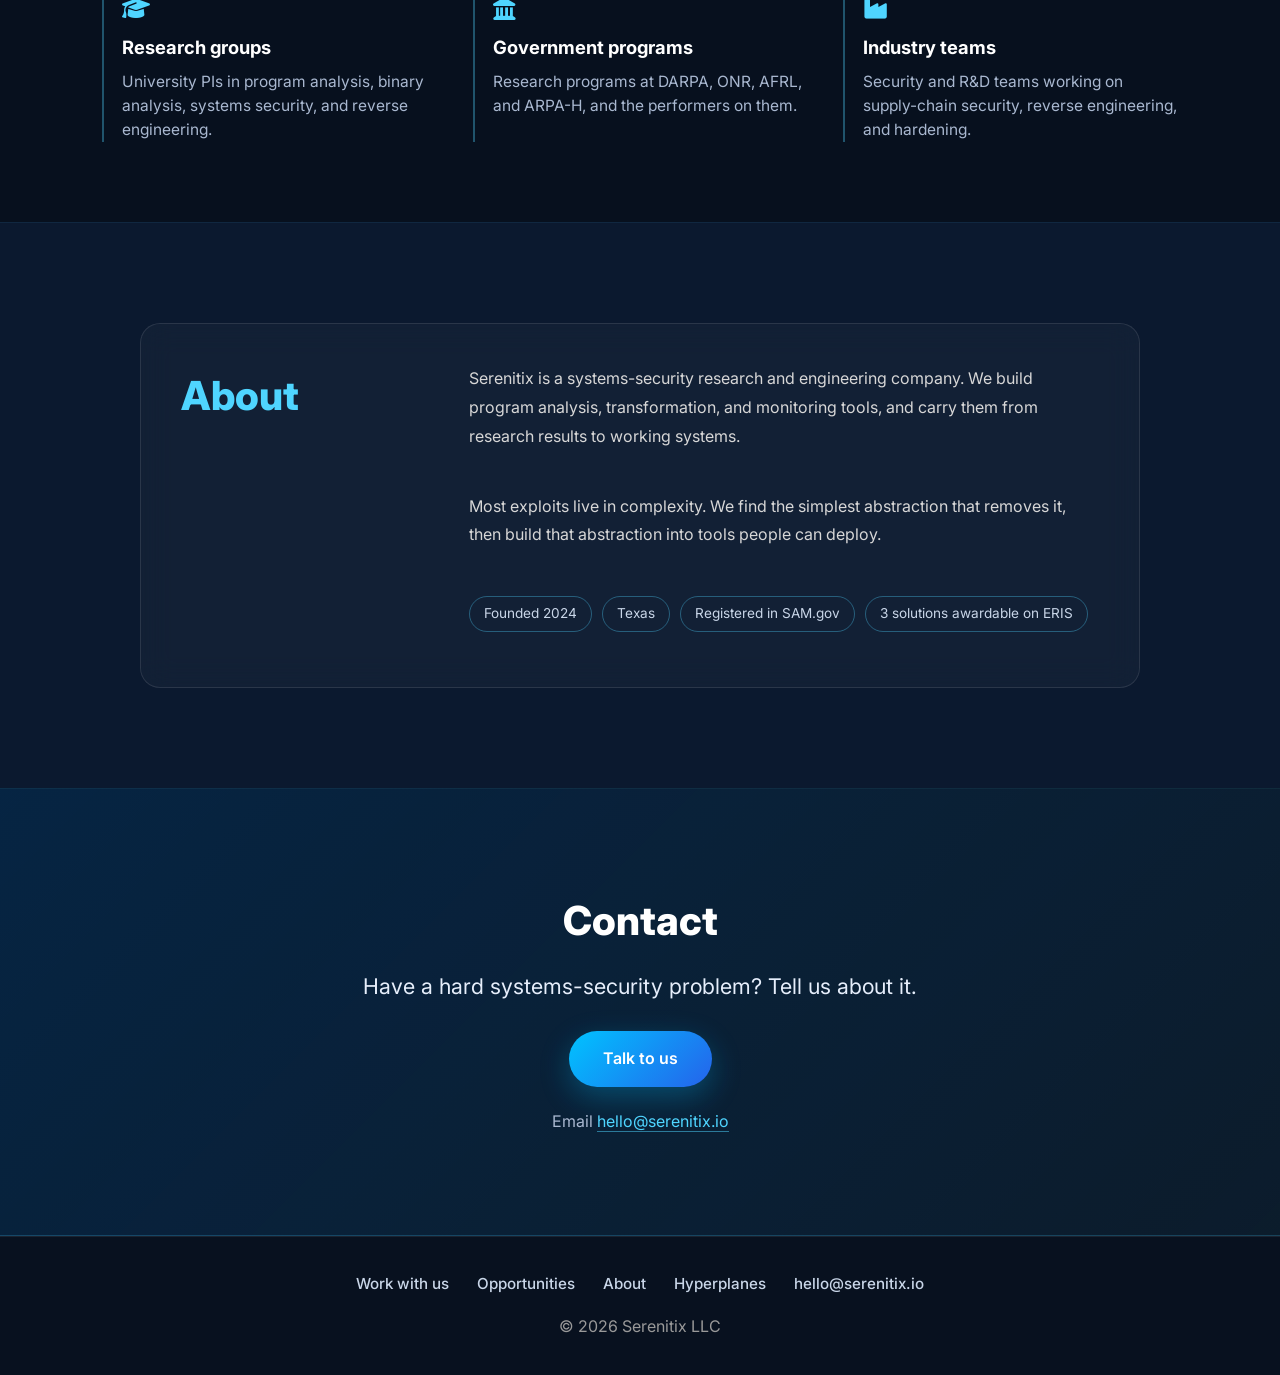
==== commit a4b6af05: "home: Opportunities rows back to the simple icon style (badge box kept) Co-Authored-By: Claude Opus " ====
--- a/index.html
+++ b/index.html
@@ -216,7 +216,7 @@
 
             <article class="solution">
                 <div class="solution-head">
-                    <a class="solution-icon" href="projects/eris/veriflow/"><img src="projects/eris/veriflow/icon.png" alt=""></a>
+                    <i class="fa-solid fa-diagram-project"></i>
                     <h3><a href="projects/eris/veriflow/">VeriFlow</a></h3>
                     <p class="solution-tag">From bug queries to authority validation</p>
                 </div>
@@ -228,7 +228,7 @@
 
             <article class="solution">
                 <div class="solution-head">
-                    <a class="solution-icon" href="projects/eris/confine-lens/"><img src="projects/eris/confine-lens/icon.png" alt=""></a>
+                    <i class="fa-solid fa-crosshairs"></i>
                     <h3><a href="projects/eris/confine-lens/">Confine Lens</a></h3>
                     <p class="solution-tag">Quantify attacker capability, not just removed functionality</p>
                 </div>
@@ -240,7 +240,7 @@
 
             <article class="solution">
                 <div class="solution-head">
-                    <a class="solution-icon" href="projects/eris/trace/"><img src="projects/eris/trace/icon.png" alt=""></a>
+                    <i class="fa-solid fa-receipt"></i>
                     <h3><a href="projects/eris/trace/">TRACE</a></h3>
                     <p class="solution-tag">Software understanding assurance for autonomous cyber analysts</p>
                 </div>
--- a/release.css
+++ b/release.css
@@ -282,7 +282,6 @@
     background: linear-gradient(90deg, #ffffff, #7dd3fc); -webkit-background-clip: text; background-clip: text; -webkit-text-fill-color: transparent; }
 #proof p.eris-lead { font-size: 1.04rem; line-height: 1.6; color: #c7d2e6; margin: 0; max-width: none; text-align: left; }
 #proof p.eris-lead a { color: #4fd5ff; text-decoration: none; border-bottom: 1px solid rgba(79,213,255,0.5); }
-.solution-icon img { display: block; width: 88px; height: 88px; border-radius: 20px; margin-bottom: 14px; box-shadow: 0 0 28px rgba(79,213,255,0.15); }
 #proof .eris-more { text-align: center; margin: 32px auto 0; color: #c9d6e8; font-size: 1rem; line-height: 1.8; }
 #proof .eris-more a { color: #4fd5ff; text-decoration: none; border-bottom: 1px solid rgba(79,213,255,0.5); }
 @media (max-width: 860px) {
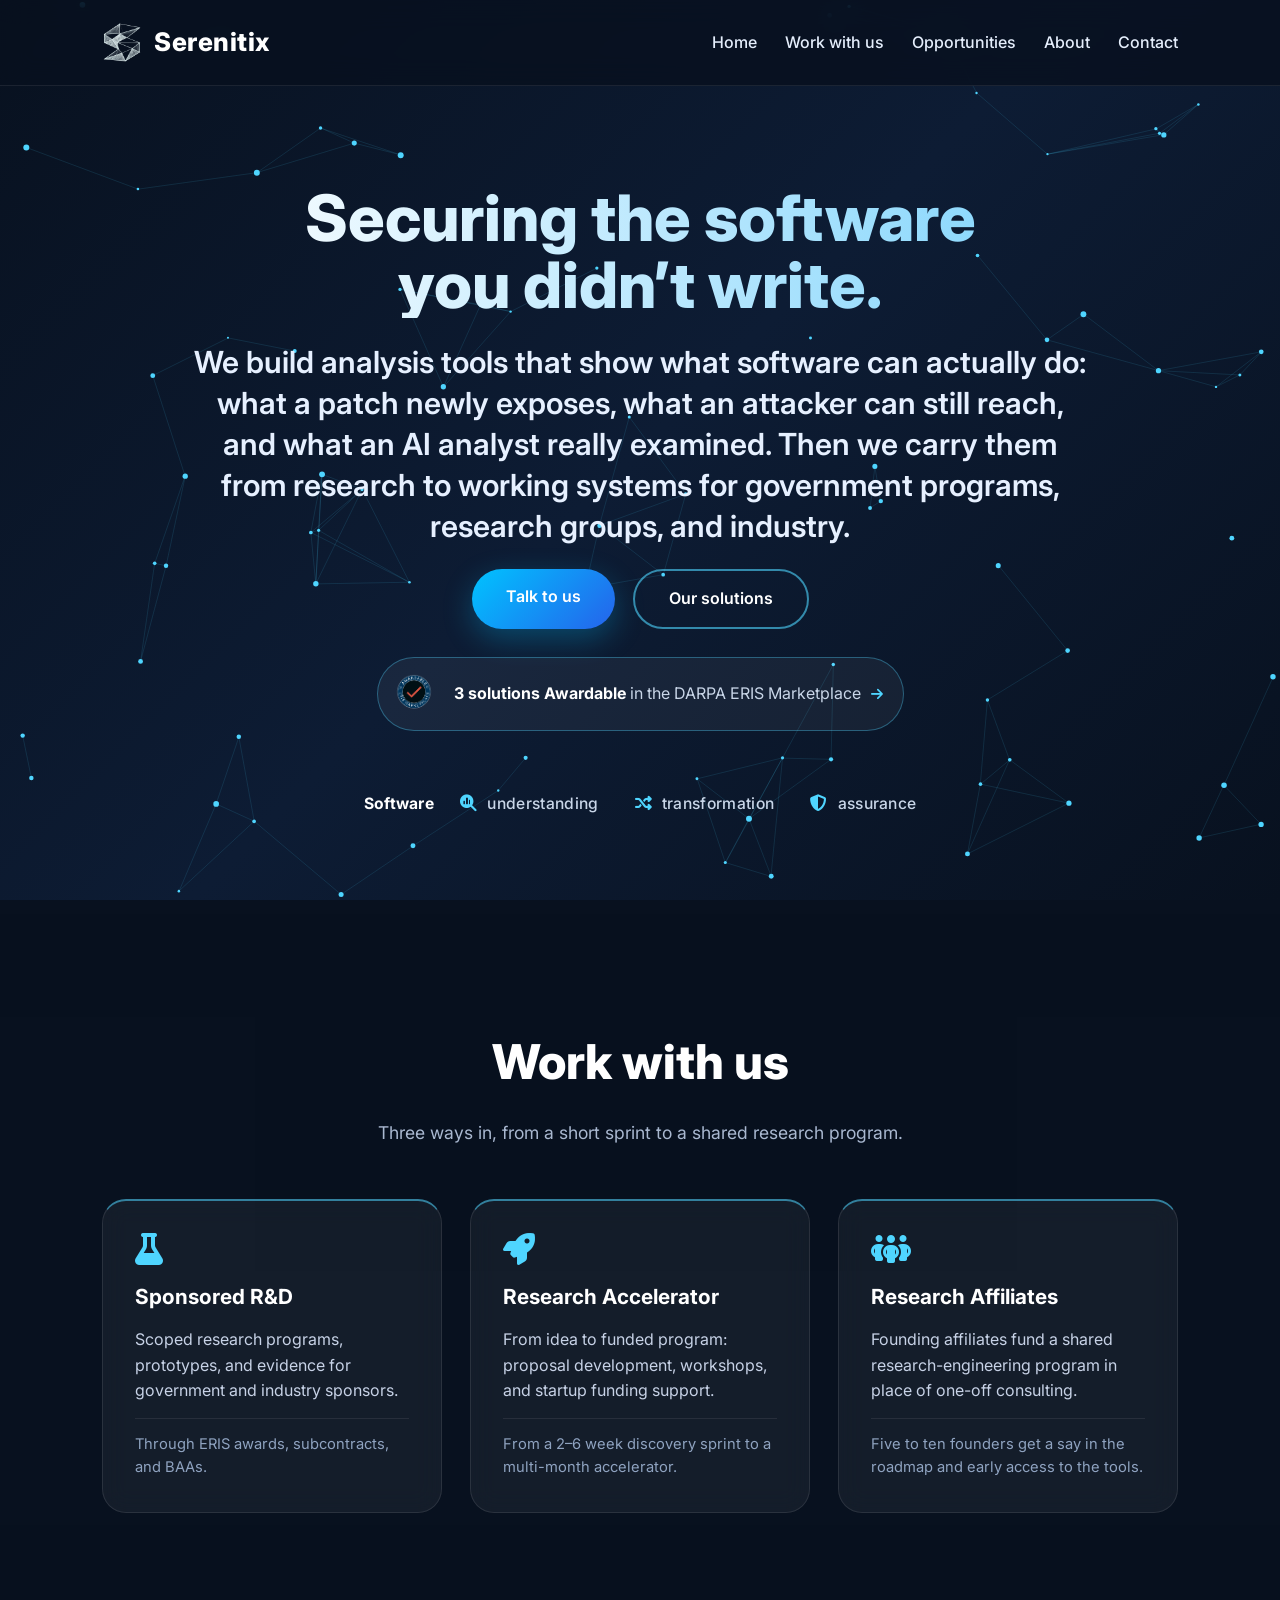
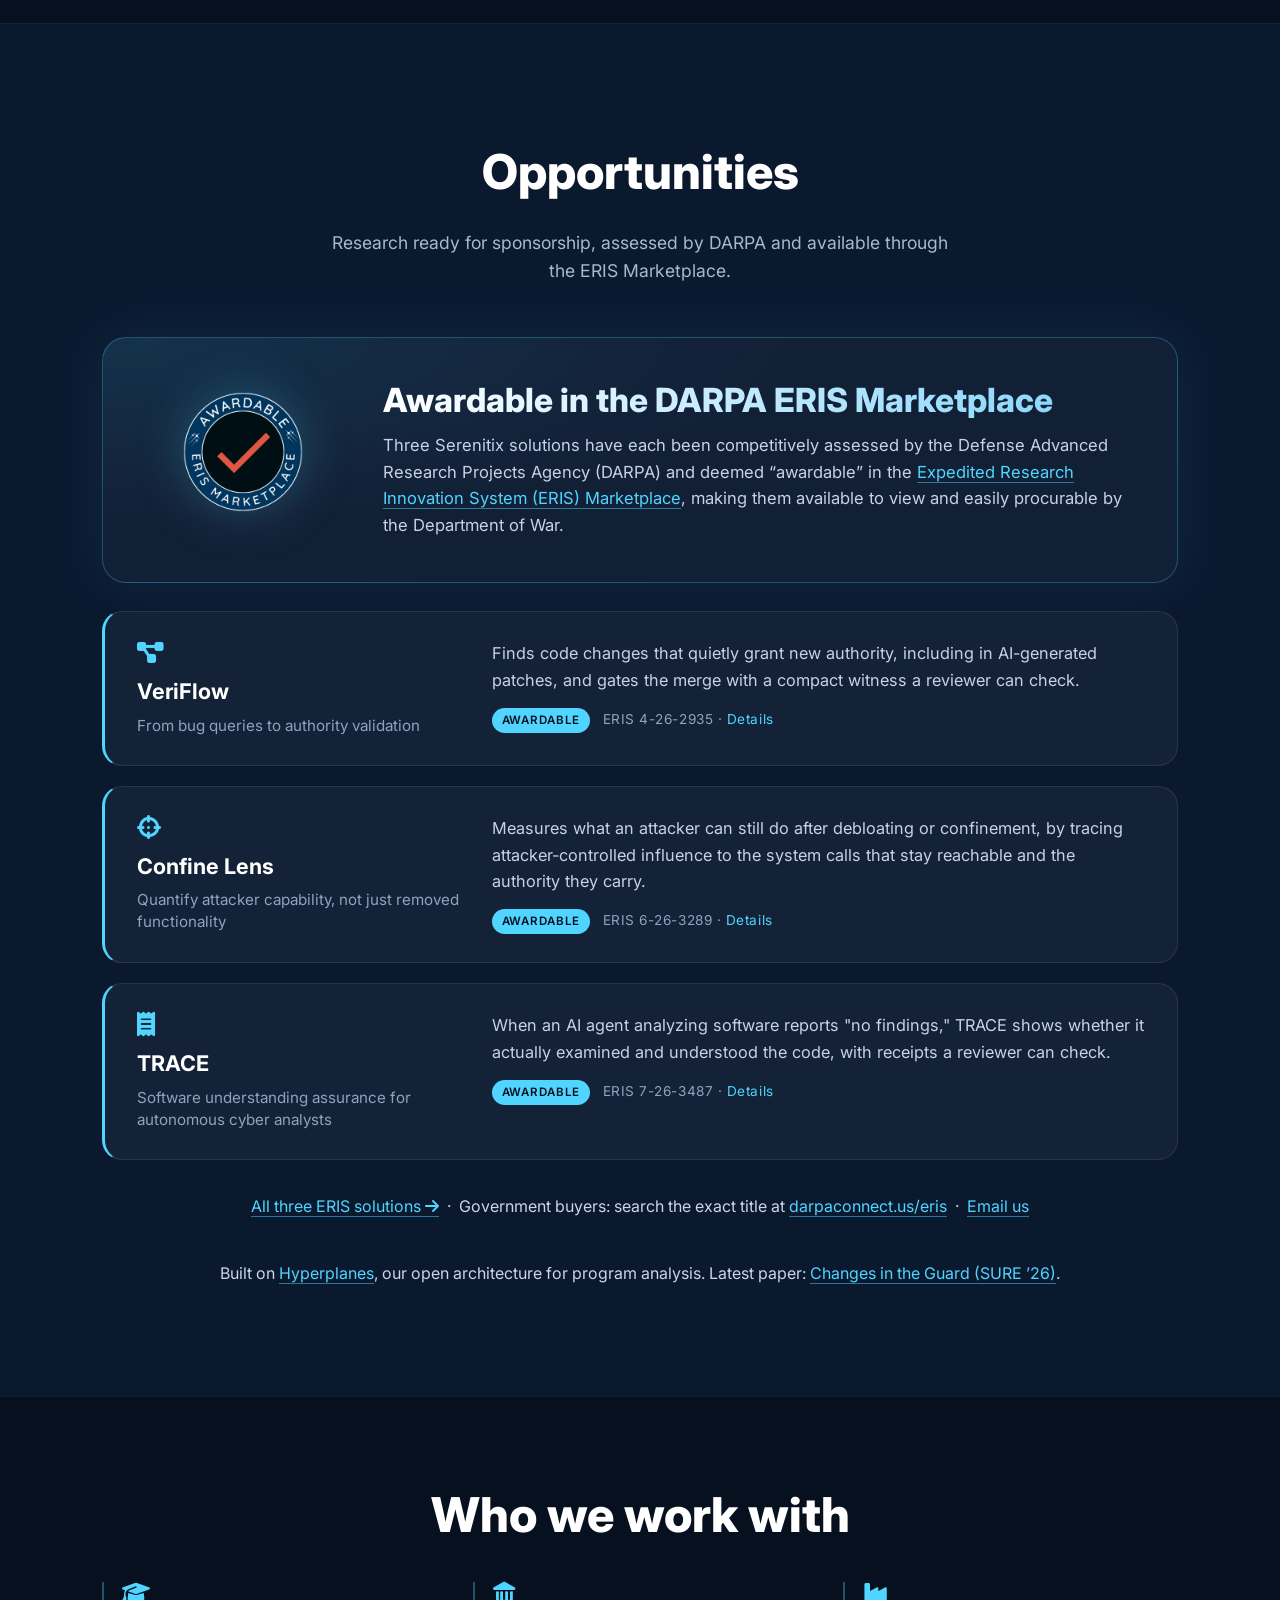
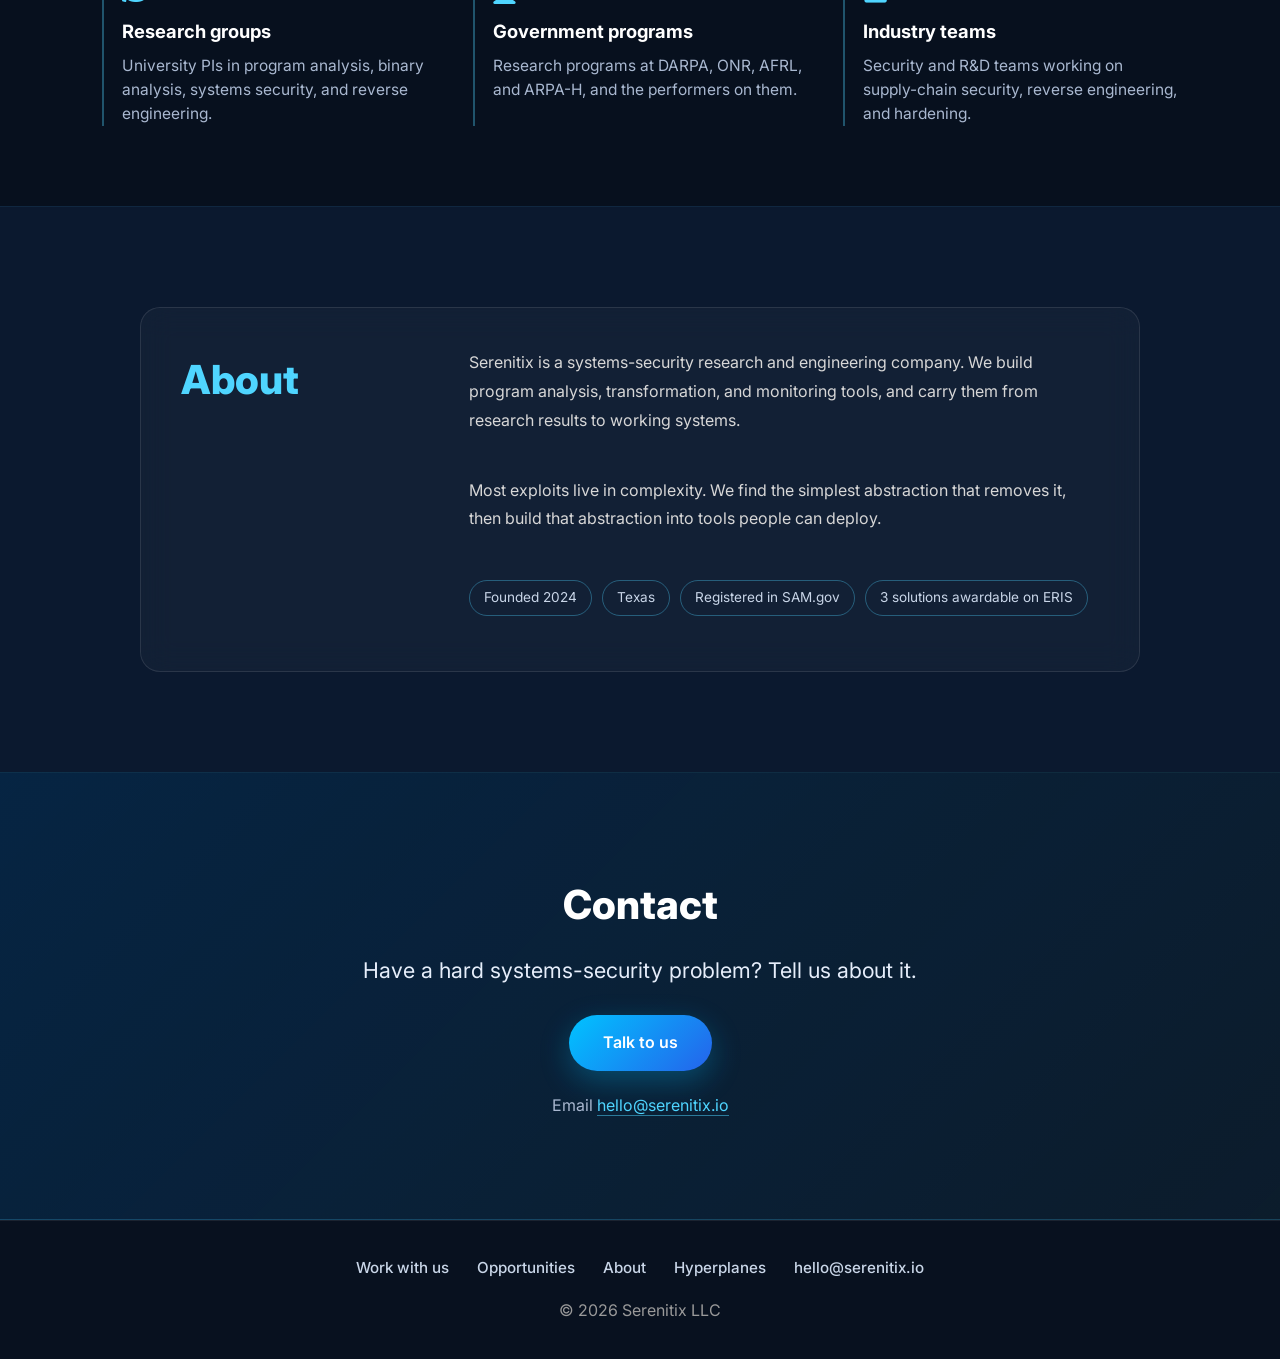
==== commit 8df77187: "home: one 1100px content width for Work with us, Opportunities, Who we work with; release.css v=4 to" ====
--- a/index.html
+++ b/index.html
@@ -28,7 +28,7 @@
     <meta name="twitter:card" content="summary">
 
     <link rel="stylesheet" href="style.css">
-    <link rel="stylesheet" href="release.css?v=3">
+    <link rel="stylesheet" href="release.css?v=4">
 
     <!-- Google Font -->
     <link rel="preconnect" href="https://fonts.googleapis.com">
--- a/release.css
+++ b/release.css
@@ -202,8 +202,8 @@
     display: flex !important;
     flex-direction: column;
     gap: 20px;
-    max-width: 1080px;
-    margin: 0 auto;
+    max-width: none;
+    margin: 0;
 }
 .solution {
     display: grid;
@@ -234,7 +234,7 @@
     color: #08111f;
     background: #4fd5ff;
 }
-@media (max-width: 700px) {
+@media (max-width: 900px) {
     .solution { grid-template-columns: 1fr; gap: 12px; padding: 22px; }
 }
 
@@ -272,7 +272,7 @@
 .eris-strip i { color: #4fd5ff; margin-left: 6px; font-size: 0.85rem; }
 /* Opportunities: ERIS banner (badge beside title) + thumbnail tiles */
 #proof.eris-home { position: relative; }
-#proof .eris-banner { display: grid; grid-template-columns: 200px 1fr; gap: 40px; align-items: center; max-width: 1080px; margin: 0 auto 44px;
+#proof .eris-banner { display: grid; grid-template-columns: 200px 1fr; gap: 40px; align-items: center; max-width: none; margin: 0 0 28px;
     padding: 34px 40px; border-radius: 24px; text-align: left;
     background: radial-gradient(120% 140% at 0% 0%, rgba(79,213,255,0.14), rgba(255,255,255,0.03) 55%);
     border: 1px solid rgba(79,213,255,0.28); box-shadow: 0 0 60px rgba(79,213,255,0.08); }
@@ -293,3 +293,8 @@
 .solution-head h3 a:hover { color: #4fd5ff; }
 .solution-meta a { color: #4fd5ff; text-decoration: none; text-transform: none; }
 @media (max-width: 700px) { .eris-strip { font-size: 0.9rem; padding-right: 14px; } .eris-strip img { width: 44px; height: 44px; } }
+
+/* One content width for the home sections: Work with us, Opportunities (banner + rows), Who we work with (1100px, centered) */
+.service-grid,
+#proof .eris-banner,
+body.R10 .solution-list.r3-R10 { max-width: 1100px; margin-left: auto; margin-right: auto; }
